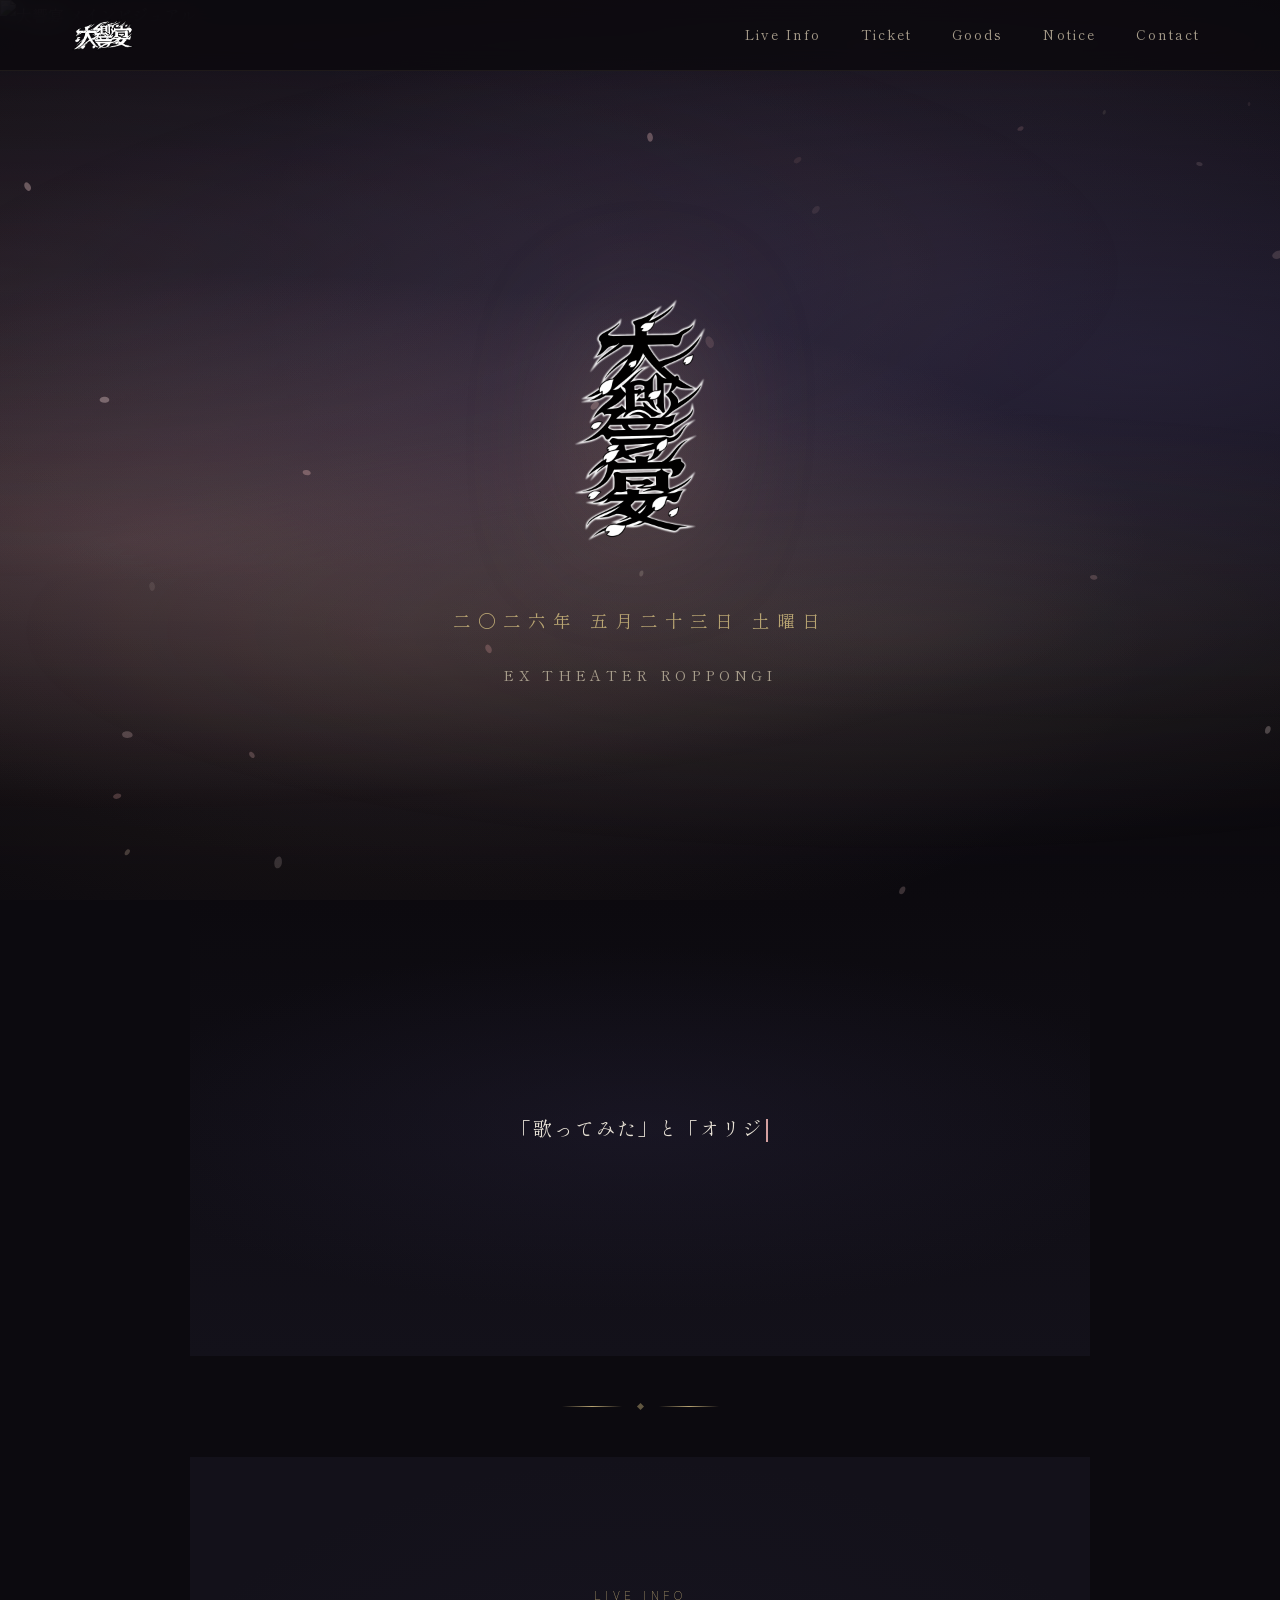
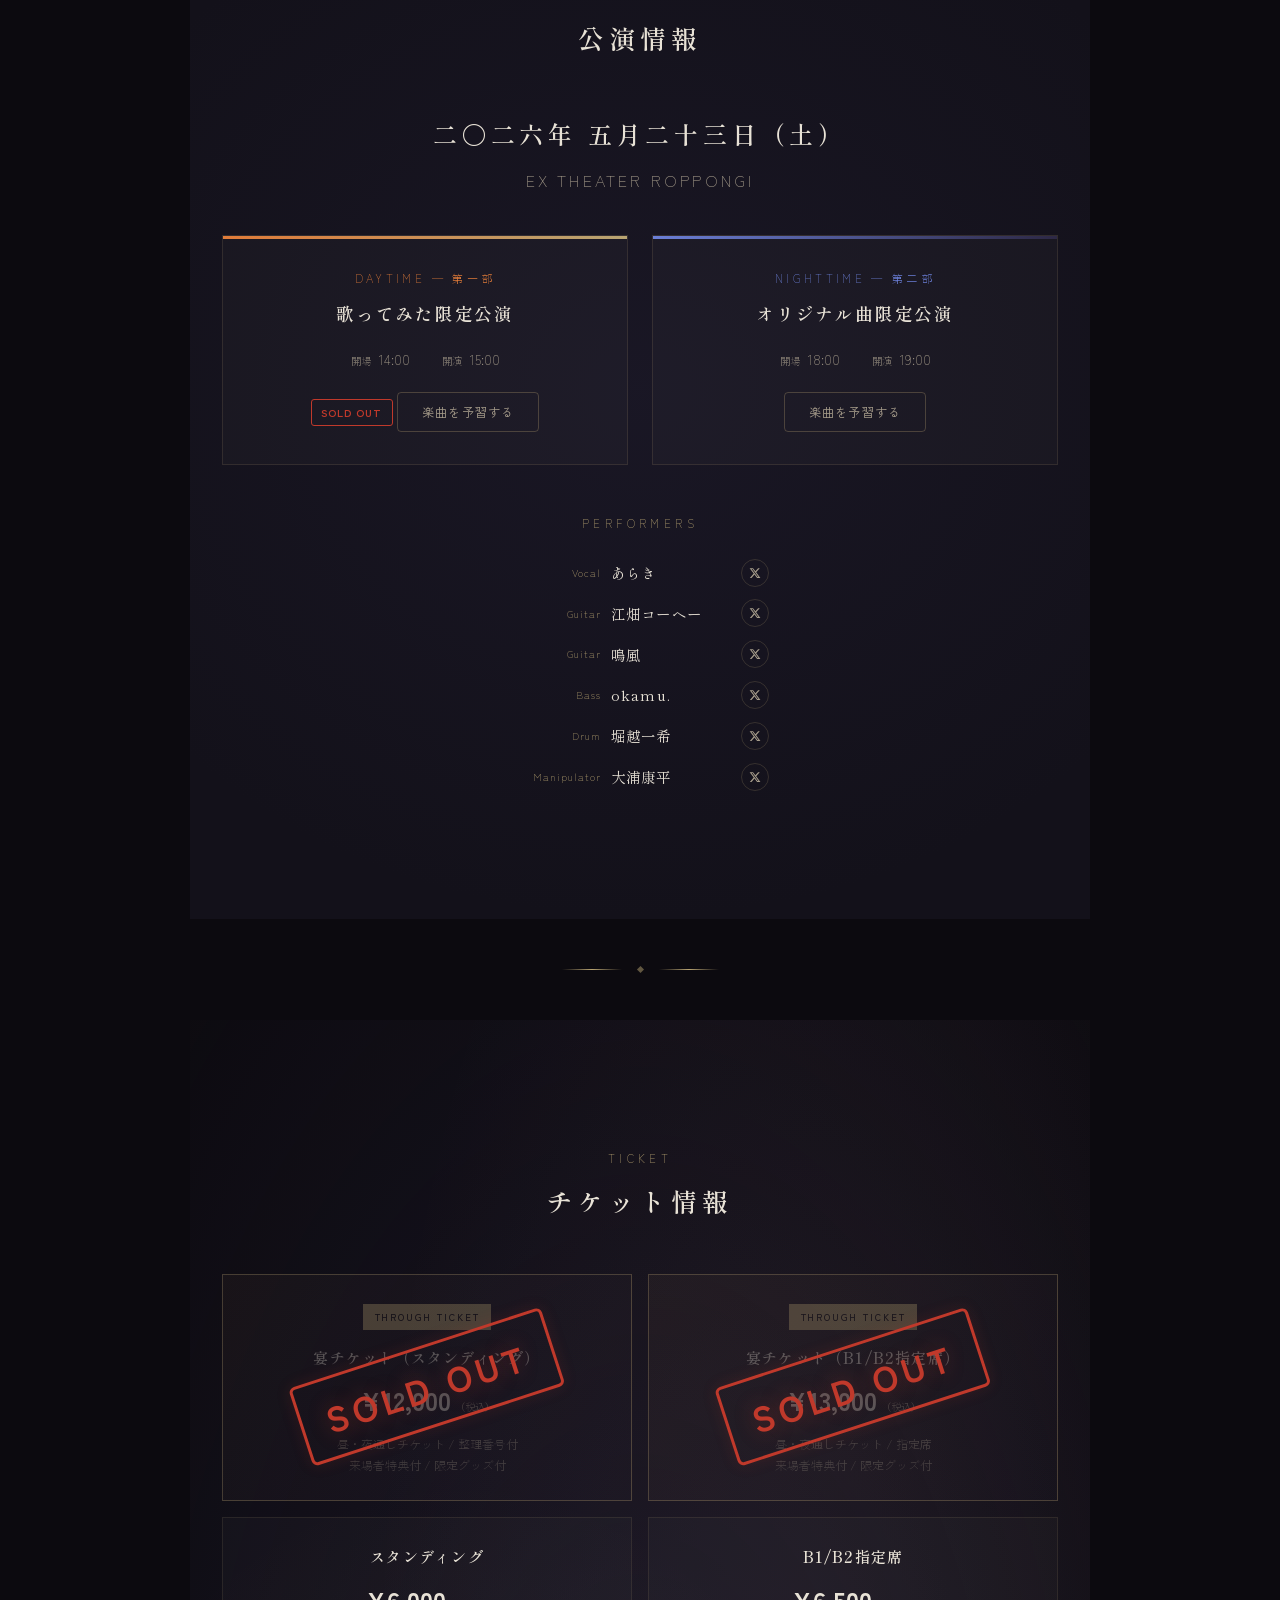
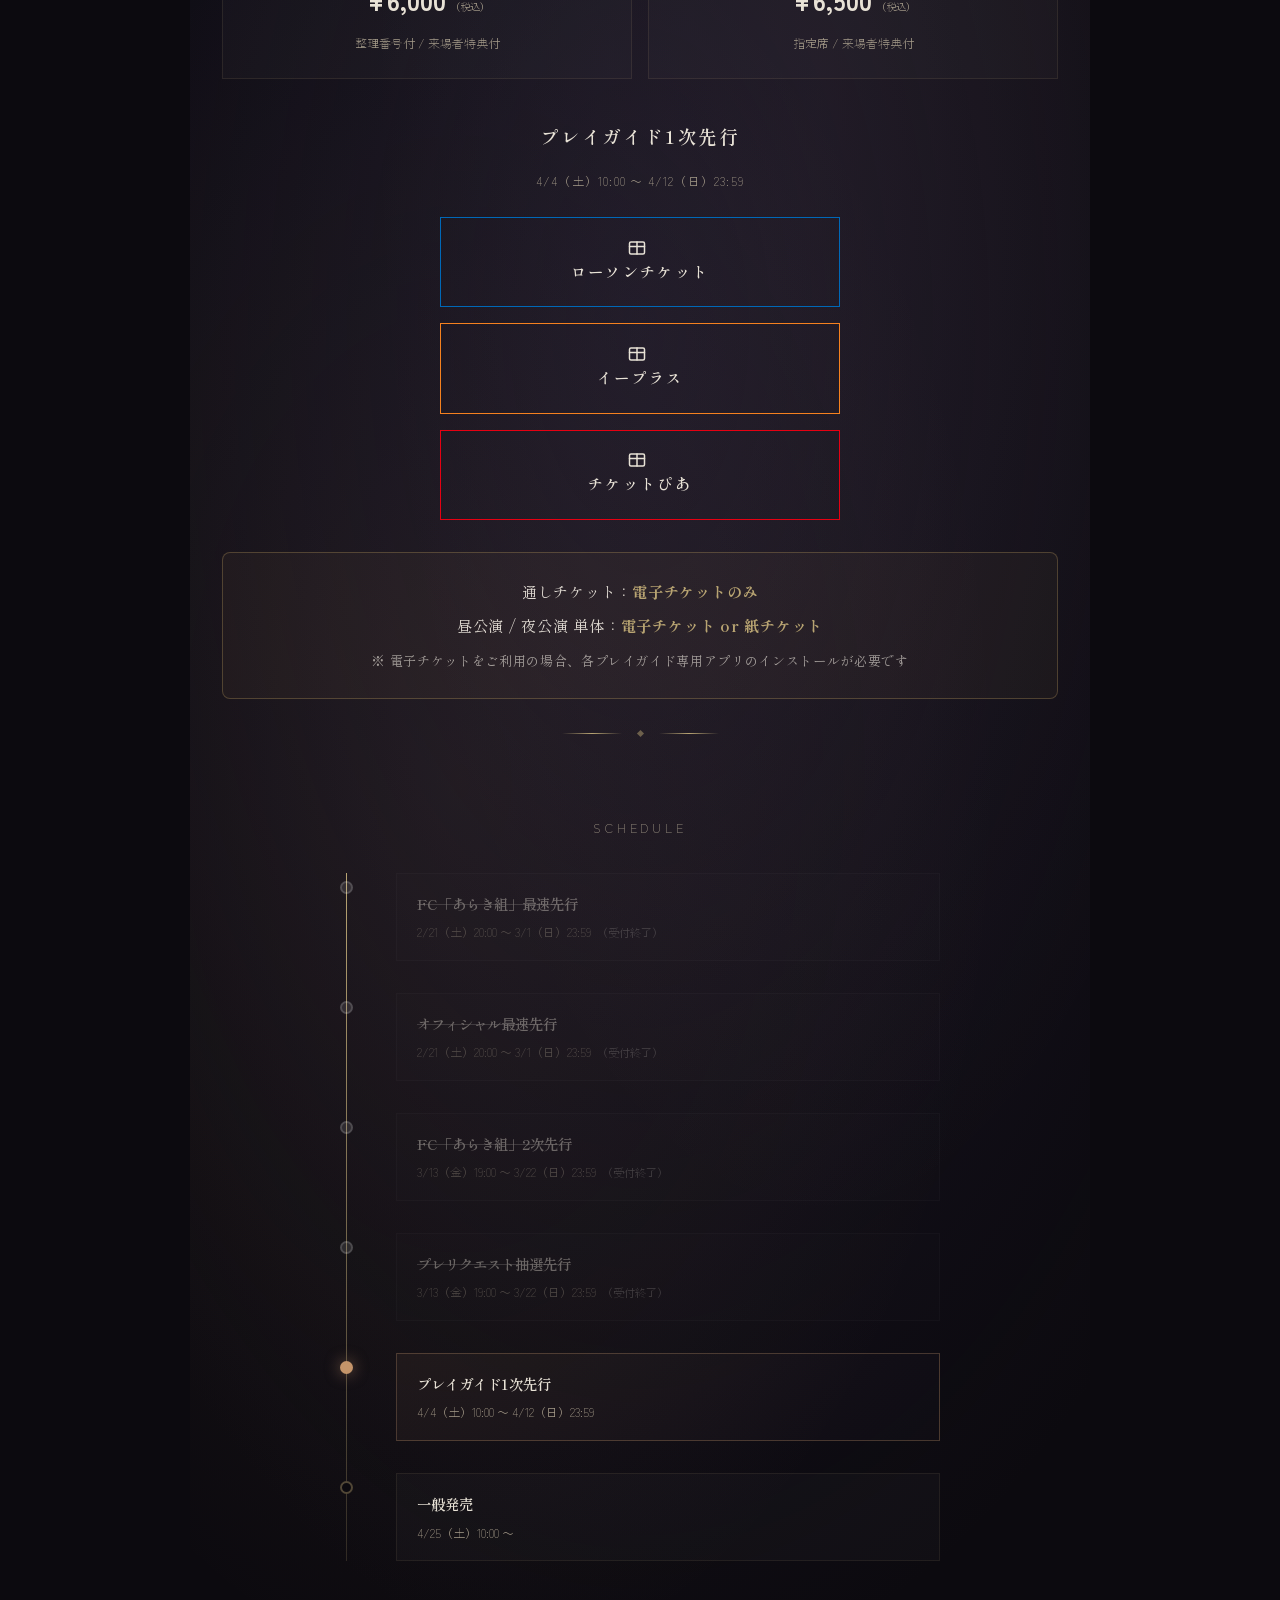
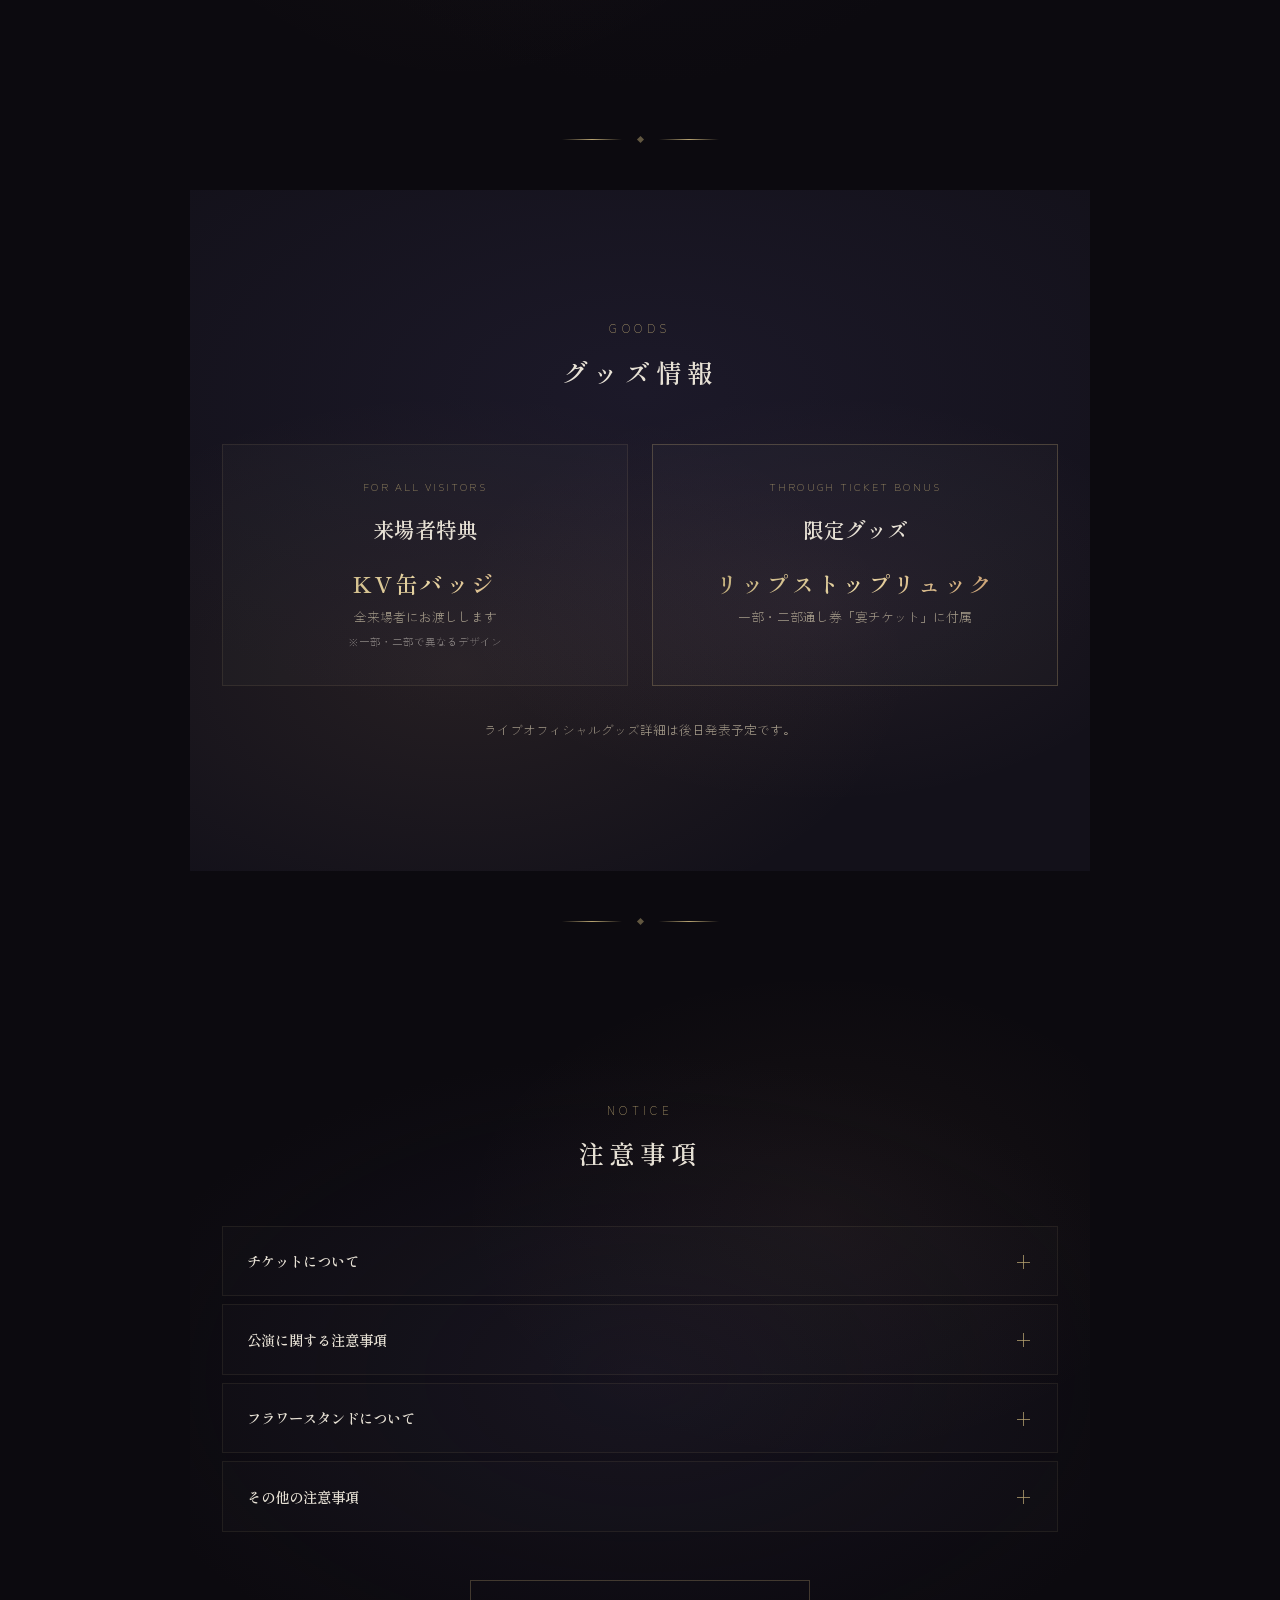
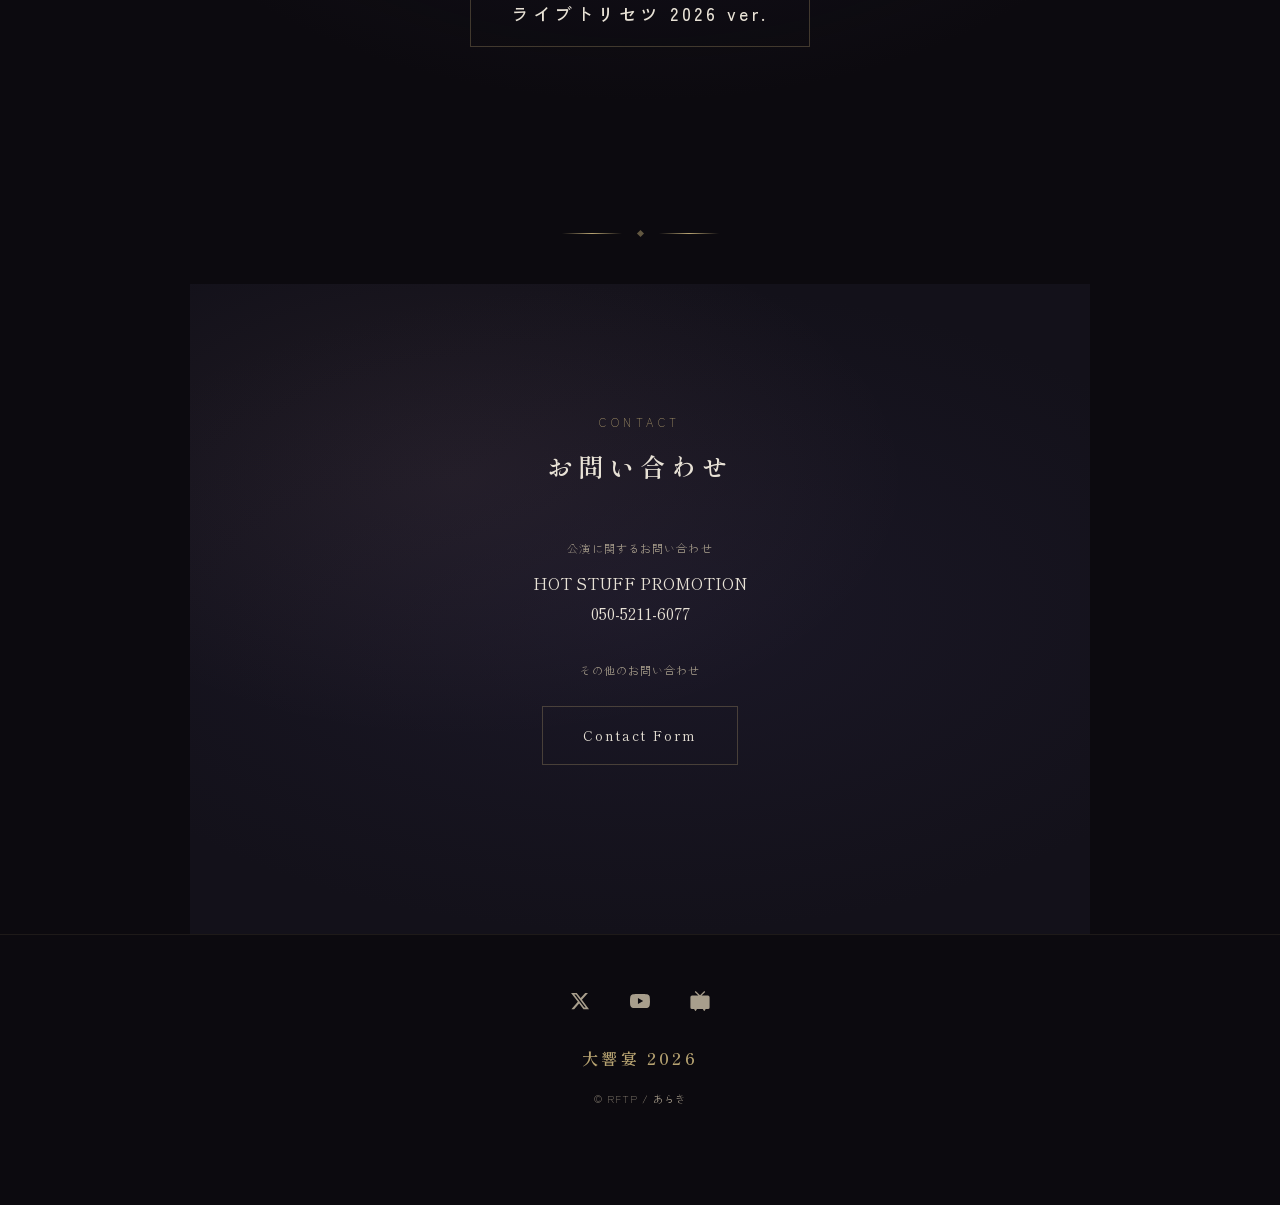
==== index.html @ e016594b "chore: initial commit 大響宴 -DAIKYOEN- 特設サイト v6 初期版 - index.html / daikyoen-lp-v6.html（編集用） - img/ フォル" ====
<!DOCTYPE html>
<html lang="ja">
<head>
<meta charset="UTF-8">
<meta name="viewport" content="width=device-width, initial-scale=1.0">
<meta name="description" content="あらき主催ライブ「大響宴 -DAIKYOEN-」2026年5月23日(土) EX THEATER ROPPONGI にて開催。昼公演：歌ってみた / 夜公演：オリジナル曲。チケット情報・グッズ情報はこちら。">
<meta property="og:title" content="大響宴 -DAIKYOEN- | 2026.5.23 SAT">
<meta property="og:description" content="あらき主催ライブ「大響宴 -DAIKYOEN-」2026年5月23日(土) EX THEATER ROPPONGI｜昼公演：歌ってみた / 夜公演：オリジナル曲">
<meta property="og:image" content="https://araki-live.jp/daikyoen/img/og-image.jpg">
<meta property="og:url" content="https://araki-live.jp/daikyoen/">
<meta property="og:type" content="website">
<meta name="twitter:card" content="summary_large_image">
<meta name="twitter:image" content="https://araki-live.jp/daikyoen/img/og-image.jpg">
<link rel="canonical" href="https://araki-live.jp/daikyoen/">
<link rel="icon" href="img/favicon.ico">
<title>大響宴 -DAIKYOEN- | 2026.5.23 SAT | EX THEATER ROPPONGI</title>
<link rel="preconnect" href="https://fonts.googleapis.com">
<link rel="preconnect" href="https://fonts.gstatic.com" crossorigin>
<link href="https://fonts.googleapis.com/css2?family=Shippori+Mincho:wght@400;600;800&family=Zen+Kaku+Gothic+New:wght@300;500;700&display=swap" rel="stylesheet">
<style>
/* ========================================
   CSS Variables - 和風・幻想的テーマ
======================================== */
:root {
  --font-mincho: 'Shippori Mincho', 'Noto Serif JP', serif;
  --font-gothic: 'Zen Kaku Gothic New', sans-serif;
  --bg: #0c0a0f;
  --bg-light: #13111a;
  --fg: #e8e2d6;
  --fg-dim: #a89e8c;
  --accent: #c4956a;
  --sakura: #d4a0a0;
  --gold: #b8a472;
  --indigo: #2d2845;
  --warm: #e07b39;
  --cool: #6b7fd7;
}

/* ========================================
   Animations
======================================== */
@keyframes mist-drift {
  0% { transform: translateX(0); }
  100% { transform: translateX(-30%); }
}

@keyframes fadeInUp {
  0% {
    opacity: 0;
    transform: translateY(40px);
  }
  100% {
    opacity: 1;
    transform: translateY(0);
  }
}

@keyframes reveal {
  0% {
    clip-path: inset(100% 0 0 0);
    opacity: 0;
  }
  100% {
    clip-path: inset(0 0 0 0);
    opacity: 1;
  }
}

@keyframes cta-pulse {
  0%, 100% { opacity: 0; transform: scale(1); }
  50% { opacity: 0.4; transform: scale(1.015); }
}

@keyframes blink {
  0%, 50% { opacity: 1; }
  51%, 100% { opacity: 0; }
}

@keyframes shimmer {
  0% { left: -100%; }
  50%, 100% { left: 100%; }
}

@keyframes floatCard {
  0%, 100% { transform: translateY(0); }
  50% { transform: translateY(-5px); }
}

@keyframes borderGlow {
  0%, 100% { 
    box-shadow: 0 0 5px rgba(212, 168, 83, 0.3), inset 0 0 5px rgba(212, 168, 83, 0.1);
  }
  50% { 
    box-shadow: 0 0 20px rgba(212, 168, 83, 0.5), inset 0 0 10px rgba(212, 168, 83, 0.2);
  }
}

@keyframes nowLive {
  0%, 100% { 
    background-position: 0% 50%;
    box-shadow: 0 0 15px rgba(196, 149, 106, 0.3);
  }
  50% { 
    background-position: 100% 50%;
    box-shadow: 0 0 25px rgba(196, 149, 106, 0.5);
  }
}

/* ========================================
   Reset & Base
======================================== */
*, *::before, *::after {
  box-sizing: border-box;
  margin: 0;
  padding: 0;
}

html {
  scroll-behavior: smooth;
}

body {
  font-family: var(--font-mincho);
  background-color: var(--bg);
  color: var(--fg);
  line-height: 1.9;
  min-height: 100vh;
  overflow-x: hidden;
}

body.menu-open {
  overflow: hidden;
}

img {
  max-width: 100%;
  height: auto;
  display: block;
}

a {
  color: inherit;
  text-decoration: none;
}

/* Scroll Animation Base */
.animate-on-scroll {
  opacity: 0;
  transform: translateY(40px);
  transition: opacity 1s ease, transform 1s ease;
}

.animate-on-scroll.is-visible {
  opacity: 1;
  transform: translateY(0);
}

/* ========================================
   Header
======================================== */
.header {
  position: fixed;
  top: 0;
  left: 0;
  right: 0;
  z-index: 1000;
  background: rgba(12, 10, 15, 0.85);
  backdrop-filter: blur(12px);
  -webkit-backdrop-filter: blur(12px);
  border-bottom: 1px solid rgba(184, 164, 114, 0.1);
  transition: background 0.3s ease;
}

.header-inner {
  max-width: 1200px;
  margin: 0 auto;
  padding: 0.8rem 1.5rem;
  display: flex;
  justify-content: space-between;
  align-items: center;
}

.header-logo {
  display: flex;
  align-items: center;
  z-index: 1001;
}

.header-logo img {
  height: 40px;
  width: auto;
}

/* Hamburger Menu Button - 廃止 */
.hamburger {
  display: none;
}

/* Mobile Menu Overlay - 廃止 */
.menu-overlay {
  display: none;
}

/* Navigation - 常に表示 */
.header-nav {
  display: flex;
  flex-direction: row;
  align-items: center;
  gap: 0.3rem;
}

.header-nav a {
  font-family: var(--font-mincho);
  font-size: 0.65rem;
  letter-spacing: 0.08em;
  color: var(--fg-dim);
  padding: 0.4rem 0.5rem;
  position: relative;
  transition: color 0.3s ease;
  white-space: nowrap;
}

.header-nav a::after {
  content: '';
  position: absolute;
  bottom: 0;
  left: 50%;
  width: 0;
  height: 1px;
  background: var(--gold);
  transition: width 0.3s ease, left 0.3s ease;
}

.header-nav a:hover {
  color: var(--gold);
}

.header-nav a:hover::after {
  width: 60%;
  left: 20%;
}

@media (min-width: 768px) {
  .header-nav {
    gap: 0.5rem;
  }
  
  .header-nav a {
    font-size: 0.85rem;
    letter-spacing: 0.15em;
    padding: 0.5rem 1rem;
  }
  
  .header-logo img {
    height: 44px;
  }
}

/* ========================================
   Hero Section - 幻想的演出
======================================== */
.hero {
  position: relative;
  min-height: 100vh;
  display: flex;
  flex-direction: column;
  justify-content: center;
  align-items: center;
  overflow: hidden;
  background: var(--bg);
}

/* 背景グラデーション */
.hero-gradient {
  position: absolute;
  inset: 0;
  background:
    radial-gradient(ellipse 80% 60% at 50% 40%, rgba(45,40,69,0.5), transparent),
    radial-gradient(ellipse 60% 40% at 30% 70%, rgba(196,149,106,0.12), transparent),
    radial-gradient(ellipse 50% 50% at 70% 30%, rgba(212,160,160,0.1), transparent);
  pointer-events: none;
  z-index: 1;
}

/* 霧エフェクト */
.mist {
  position: absolute;
  width: 200%;
  height: 100%;
  top: 0;
  pointer-events: none;
  will-change: transform;
  z-index: 2;
}

.mist-1 {
  background:
    radial-gradient(ellipse 40% 30% at 30% 60%, rgba(212,160,160,0.25), transparent),
    radial-gradient(ellipse 50% 40% at 70% 40%, rgba(45,40,69,0.5), transparent);
  animation: mist-drift 25s ease-in-out infinite alternate;
}

.mist-2 {
  background:
    radial-gradient(ellipse 35% 25% at 60% 70%, rgba(184,164,114,0.2), transparent),
    radial-gradient(ellipse 45% 35% at 25% 30%, rgba(212,160,160,0.2), transparent);
  animation: mist-drift 30s ease-in-out infinite alternate-reverse;
  opacity: 0.6;
}

/* KV背景（ブラー→クリア リビール効果） */
.hero-bg {
  position: absolute;
  top: 0;
  left: 0;
  right: 0;
  bottom: 0;
  z-index: 0;
  filter: blur(30px);
  opacity: 0;
  transform: scale(1.1);
  transition: filter 2.5s ease-out, opacity 2s ease-out, transform 3s ease-out;
}

.hero-bg.revealed {
  filter: blur(0);
  opacity: 1;
  transform: scale(1);
}

.hero-bg img {
  width: 100%;
  height: 100%;
  object-fit: cover;
  object-position: center;
}

.hero-bg::after {
  content: '';
  position: absolute;
  top: 0;
  left: 0;
  right: 0;
  bottom: 0;
  background: linear-gradient(
    to bottom,
    rgba(12, 10, 15, 0.5) 0%,
    rgba(12, 10, 15, 0.2) 30%,
    rgba(12, 10, 15, 0.2) 50%,
    rgba(12, 10, 15, 0.6) 75%,
    rgba(12, 10, 15, 1) 100%
  );
}

@media (max-width: 768px) {
  .hero-bg img {
    object-fit: contain;
    object-position: center top;
    margin-top: 60px;
  }
  
  .hero-bg {
    background: linear-gradient(180deg, #1a1520 0%, #0f1218 50%, var(--bg) 100%);
  }
}

/* 桜花びらCanvas */
#petals {
  position: absolute;
  inset: 0;
  width: 100%;
  height: 100%;
  pointer-events: none;
  z-index: 3;
}

/* ヒーローコンテンツ */
.hero-content {
  position: relative;
  z-index: 10;
  text-align: center;
  padding: 6rem 1.5rem 3rem;
  display: flex;
  flex-direction: column;
  align-items: center;
  gap: 1.5rem;
}

/* 縦書きタイトル（ロゴ画像） */
.hero-title-vertical {
  position: relative;
  opacity: 0;
  animation: fadeInUp 1.2s ease 0.5s forwards;
}

.hero-title-vertical img {
  height: clamp(180px, 40vw, 320px);
  width: auto;
  filter: drop-shadow(0 0 60px rgba(196,149,106,0.3));
}

/* 日付（漢数字） */
.hero-date-kanji {
  font-family: var(--font-mincho);
  font-size: clamp(0.9rem, 2vw, 1.1rem);
  font-weight: 400;
  letter-spacing: 0.4em;
  color: var(--gold);
  opacity: 0;
  animation: fadeInUp 1s ease 1s forwards;
}

/* 会場名 */
.hero-venue {
  font-family: var(--font-mincho);
  font-size: clamp(0.75rem, 1.5vw, 0.9rem);
  letter-spacing: 0.3em;
  color: var(--fg-dim);
  opacity: 0;
  animation: fadeInUp 1s ease 1.3s forwards;
}

/* ========================================
   和風区切り線
======================================== */
.wa-divider {
  display: flex;
  align-items: center;
  justify-content: center;
  gap: 1rem;
  padding: 3rem 0;
}

.wa-divider .line {
  width: 60px;
  height: 1px;
  background: linear-gradient(90deg, transparent, var(--gold), transparent);
}

.wa-divider .diamond {
  width: 5px;
  height: 5px;
  background: var(--gold);
  transform: rotate(45deg);
  opacity: 0.5;
}

/* ========================================
   Section Common
======================================== */
.section {
  padding: 5rem 1.5rem;
  max-width: 900px;
  margin: 0 auto;
  position: relative;
}

.section-header {
  text-align: center;
  margin-bottom: 3rem;
}

.section-label {
  font-family: var(--font-gothic);
  font-size: 0.7rem;
  font-weight: 300;
  letter-spacing: 0.4em;
  text-transform: uppercase;
  color: var(--gold);
  display: block;
  margin-bottom: 0.5rem;
}

.section-title {
  font-family: var(--font-mincho);
  font-size: clamp(1.3rem, 4vw, 1.6rem);
  font-weight: 600;
  letter-spacing: 0.2em;
}

/* ========================================
   About Section - タイピングエフェクト
======================================== */
.about {
  background: linear-gradient(180deg, var(--bg) 0%, var(--bg-light) 100%);
  position: relative;
}

.about-gradient {
  position: absolute;
  inset: 0;
  background:
    radial-gradient(ellipse 60% 40% at 50% 50%, rgba(45,40,69,0.3), transparent);
  pointer-events: none;
}

.about-content {
  position: relative;
  z-index: 1;
}

.typing-wrap {
  min-height: 200px;
  display: flex;
  flex-direction: column;
  justify-content: center;
  align-items: center;
  text-align: center;
}

.typing-text {
  font-family: var(--font-mincho);
  font-size: clamp(1rem, 2.5vw, 1.2rem);
  color: var(--fg);
  letter-spacing: 0.1em;
  line-height: 2.2;
}

.typing-cursor {
  display: inline-block;
  width: 2px;
  height: 1.2em;
  background: var(--sakura);
  margin-left: 3px;
  vertical-align: text-bottom;
  animation: blink 1s steps(1) infinite;
}

/* ========================================
   Live Info Section
======================================== */
.live-info {
  background: var(--bg-light);
  position: relative;
}

.live-info-gradient {
  position: absolute;
  inset: 0;
  background:
    radial-gradient(ellipse 70% 50% at 50% 50%, rgba(45,40,69,0.25), transparent);
  pointer-events: none;
}

.live-info-content {
  position: relative;
  z-index: 1;
}

.live-date-main {
  text-align: center;
  font-family: var(--font-mincho);
  font-size: clamp(1.2rem, 3vw, 1.5rem);
  font-weight: 600;
  letter-spacing: 0.2em;
  margin-bottom: 0.5rem;
  color: var(--fg);
}

.live-venue-name {
  text-align: center;
  font-family: var(--font-gothic);
  font-size: clamp(0.8rem, 2vw, 1rem);
  font-weight: 300;
  letter-spacing: 0.2em;
  color: var(--fg-dim);
  margin-bottom: 2.5rem;
}

.live-shows {
  display: flex;
  flex-direction: column;
  gap: 1.5rem;
}

.live-show {
  background: rgba(255, 255, 255, 0.02);
  border: 1px solid rgba(184, 164, 114, 0.15);
  padding: 2rem 1.5rem;
  position: relative;
  overflow: hidden;
  transition: transform 0.4s ease, box-shadow 0.4s ease;
  text-align: center;
}

.live-show:hover {
  transform: translateY(-4px);
  box-shadow: 0 10px 40px rgba(0, 0, 0, 0.3);
}

.live-show::before {
  content: '';
  position: absolute;
  top: 0;
  left: 0;
  width: 100%;
  height: 3px;
}

.live-show.daytime::before {
  background: linear-gradient(90deg, var(--warm), var(--gold));
}

.live-show.nighttime::before {
  background: linear-gradient(90deg, var(--cool), var(--indigo));
}

.live-show-label {
  font-family: var(--font-gothic);
  font-size: 0.7rem;
  font-weight: 300;
  letter-spacing: 0.3em;
  text-transform: uppercase;
  margin-bottom: 0.5rem;
}

.live-show.daytime .live-show-label {
  color: var(--warm);
}

.live-show.nighttime .live-show-label {
  color: var(--cool);
}

.live-show-title {
  font-family: var(--font-mincho);
  font-size: 1.1rem;
  font-weight: 600;
  letter-spacing: 0.1em;
  margin-bottom: 1rem;
}

.live-show-time {
  display: flex;
  justify-content: center;
  gap: 2rem;
  font-family: var(--font-gothic);
  font-size: 0.85rem;
  font-weight: 300;
  color: var(--fg-dim);
}

.live-show-time span {
  font-size: 0.65rem;
  margin-right: 0.5rem;
  opacity: 0.7;
}

.listen-btn {
  display: inline-block;
  margin-top: 1.2rem;
  padding: 0.5rem 1.5rem;
  font-family: var(--font-gothic);
  font-size: 0.75rem;
  font-weight: 400;
  letter-spacing: 0.1em;
  color: var(--fg-dim);
  border: 1px solid rgba(184, 164, 114, 0.3);
  border-radius: 4px;
  text-decoration: none;
  transition: all 0.3s ease;
}

.listen-btn:hover {
  color: var(--gold);
  border-color: var(--gold);
  background: rgba(192, 160, 98, 0.05);
}

@media (min-width: 640px) {
  .live-shows {
    flex-direction: row;
  }

  .live-show {
    flex: 1;
  }
}

/* Performers */
.performers {
  margin-top: 3rem;
  text-align: center;
}

.performers-title {
  font-family: var(--font-gothic);
  font-size: 0.7rem;
  font-weight: 300;
  letter-spacing: 0.4em;
  text-transform: uppercase;
  color: var(--gold);
  margin-bottom: 1.5rem;
}

.performers-list {
  display: flex;
  flex-direction: column;
  gap: 0.8rem;
  max-width: 460px;
  margin: 0 auto;
}

.performer-item {
  display: flex;
  align-items: center;
  justify-content: center;
  gap: 0.6rem;
}

.performer-role {
  font-family: var(--font-gothic);
  font-size: 0.65rem;
  font-weight: 300;
  letter-spacing: 0.1em;
  color: var(--gold);
  min-width: 90px;
  text-align: right;
}

.performer-name {
  font-family: var(--font-mincho);
  font-size: 0.9rem;
  font-weight: 400;
  letter-spacing: 0.08em;
  min-width: 120px;
  text-align: left;
}

.performer-x-link {
  display: flex;
  align-items: center;
  justify-content: center;
  width: 28px;
  height: 28px;
  border-radius: 50%;
  border: 1px solid rgba(184, 164, 114, 0.2);
  transition: all 0.3s ease;
  flex-shrink: 0;
}

.performer-x-link:hover {
  border-color: var(--gold);
  background: rgba(184, 164, 114, 0.1);
}

.performer-x-link svg {
  width: 12px;
  height: 12px;
  fill: var(--fg-dim);
  transition: fill 0.3s ease;
}

.performer-x-link:hover svg {
  fill: var(--gold);
}

@media (max-width: 480px) {
  .performer-role {
    min-width: 70px;
    font-size: 0.6rem;
  }

  .performer-name {
    font-size: 0.8rem;
    min-width: 100px;
  }
}

/* ========================================
   Ticket Section
======================================== */
.ticket {
  background: var(--bg);
  position: relative;
}

.ticket-gradient {
  position: absolute;
  inset: 0;
  background:
    radial-gradient(ellipse 80% 60% at 50% 40%, rgba(45,40,69,0.4), transparent),
    radial-gradient(ellipse 60% 40% at 30% 60%, rgba(196,149,106,0.1), transparent),
    radial-gradient(ellipse 50% 50% at 70% 30%, rgba(212,160,160,0.08), transparent);
  pointer-events: none;
}

.ticket-content {
  position: relative;
  z-index: 1;
}

.ticket-types {
  display: flex;
  flex-direction: column;
  gap: 1rem;
  margin-bottom: 2.5rem;
}

.ticket-card {
  background: rgba(255, 255, 255, 0.02);
  border: 1px solid rgba(184, 164, 114, 0.12);
  padding: 1.5rem;
  display: block;
  text-align: center;
  transition: transform 0.3s ease, border-color 0.3s ease;
}

.ticket-card:hover {
  transform: translateY(-2px);
  border-color: rgba(184, 164, 114, 0.3);
}

.ticket-card.featured {
  border-color: rgba(184, 164, 114, 0.3);
  background: linear-gradient(135deg, rgba(196, 149, 106, 0.05) 0%, rgba(45, 40, 69, 0.05) 100%);
  position: relative;
  overflow: hidden;
}

.ticket-card.featured::before {
  content: '';
  position: absolute;
  top: 0;
  left: -100%;
  width: 100%;
  height: 100%;
  background: linear-gradient(90deg, transparent, rgba(184, 164, 114, 0.1), transparent);
  animation: shimmer 4s ease-in-out infinite;
}

.ticket-card-badge {
  font-family: var(--font-gothic);
  font-size: 0.6rem;
  font-weight: 500;
  letter-spacing: 0.2em;
  text-transform: uppercase;
  color: var(--bg);
  background: var(--gold);
  padding: 0.25rem 0.75rem;
  display: inline-block;
  margin-bottom: 0.8rem;
  position: relative;
  z-index: 1;
}

.ticket-card-name {
  font-family: var(--font-mincho);
  font-size: 0.95rem;
  font-weight: 600;
  letter-spacing: 0.08em;
  position: relative;
  z-index: 1;
  margin-bottom: 0.3rem;
}

.ticket-card-price {
  font-family: var(--font-gothic);
  font-size: 1.6rem;
  font-weight: 700;
  color: var(--fg);
  position: relative;
  z-index: 1;
}

.ticket-card-price small {
  font-size: 0.65rem;
  font-weight: 300;
  color: var(--fg-dim);
  margin-left: 0.25rem;
}

.ticket-card-details {
  font-family: var(--font-gothic);
  font-size: 0.75rem;
  font-weight: 300;
  color: var(--fg-dim);
  line-height: 1.8;
  position: relative;
  z-index: 1;
  margin-top: 0.5rem;
}

/* SOLD OUT バッジ（小・LIVE INFOカード用） */
.live-show-sold-out {
  display: inline-block;
  font-family: var(--font-gothic);
  font-size: 0.65rem;
  font-weight: 700;
  letter-spacing: 0.1em;
  color: #c0392b;
  border: 1.5px solid #c0392b;
  padding: 0.15rem 0.6rem;
  border-radius: 3px;
  margin-top: 0.8rem;
}

/* SOLD OUT オーバーレイ */
.ticket-card.sold-out {
  position: relative;
  pointer-events: none;
}

.ticket-card.sold-out::after {
  content: 'SOLD OUT';
  position: absolute;
  top: 50%;
  left: 50%;
  transform: translate(-50%, -50%) rotate(-18deg);
  font-family: var(--font-gothic);
  font-size: clamp(1.6rem, 5vw, 2.2rem);
  font-weight: 700;
  letter-spacing: 0.15em;
  color: #c0392b;
  border: 3px solid #c0392b;
  padding: 0.3rem 1.5rem;
  border-radius: 6px;
  text-shadow: 0 0 20px rgba(192, 57, 43, 0.4);
  box-shadow: 0 0 15px rgba(192, 57, 43, 0.15);
  z-index: 5;
  white-space: nowrap;
}

.ticket-card.sold-out .ticket-card-name,
.ticket-card.sold-out .ticket-card-price,
.ticket-card.sold-out .ticket-card-details,
.ticket-card.sold-out .ticket-card-badge {
  opacity: 0.3;
}

/* チケット発券方法の注記 */
.ticket-issue-note {
  text-align: center;
  margin-top: 2rem;
  padding: 1.2rem 1.5rem;
  border: 1px solid rgba(192, 160, 98, 0.3);
  border-radius: 8px;
  background: rgba(192, 160, 98, 0.05);
}

.ticket-issue-note p {
  font-size: clamp(0.85rem, 2.2vw, 0.95rem);
  color: rgba(245, 240, 230, 0.9);
  margin: 0.3rem 0;
  letter-spacing: 0.05em;
}

.ticket-issue-note strong {
  color: var(--gold);
}

.ticket-issue-sub {
  font-size: clamp(0.75rem, 1.8vw, 0.82rem) !important;
  color: rgba(245, 240, 230, 0.6) !important;
  margin-top: 0.6rem !important;
}

/* CTA Buttons - パルスグロー付き */
.ticket-cta {
  display: flex;
  flex-direction: column;
  gap: 1rem;
  margin-top: 2.5rem;
  align-items: center;
}

.cta-heading {
  font-family: var(--font-mincho);
  font-size: clamp(1rem, 2.5vw, 1.15rem);
  font-weight: 600;
  letter-spacing: 0.15em;
  color: var(--fg);
  text-align: center;
}

.cta-heading-sub {
  font-family: var(--font-gothic);
  font-size: 0.75rem;
  font-weight: 300;
  letter-spacing: 0.1em;
  color: var(--fg-dim);
  text-align: center;
  margin-bottom: 0.5rem;
}

.cta-btn {
  display: flex;
  flex-direction: column;
  align-items: center;
  justify-content: center;
  padding: 1.3rem 2rem;
  font-family: var(--font-mincho);
  font-size: clamp(0.85rem, 2vw, 0.95rem);
  font-weight: 600;
  letter-spacing: 0.15em;
  color: var(--fg);
  background: transparent;
  border: 1px solid var(--accent);
  cursor: pointer;
  position: relative;
  overflow: hidden;
  transition: all 0.5s cubic-bezier(0.16, 1, 0.3, 1);
}

.cta-btn::before {
  content: '';
  position: absolute;
  inset: 0;
  background: linear-gradient(135deg, var(--accent), #a07850);
  transform: scaleX(0);
  transform-origin: left;
  transition: transform 0.5s cubic-bezier(0.16, 1, 0.3, 1);
  z-index: -1;
}

.cta-btn:hover::before {
  transform: scaleX(1);
}

.cta-btn:hover {
  border-color: transparent;
}

.cta-btn::after {
  content: '';
  position: absolute;
  inset: -6px;
  border: 1px solid var(--accent);
  opacity: 0;
  animation: cta-pulse 2.5s ease-in-out infinite;
  pointer-events: none;
}

.cta-btn-sub {
  font-family: var(--font-gothic);
  font-size: 0.65rem;
  font-weight: 300;
  letter-spacing: 0.1em;
  opacity: 0.7;
  margin-top: 0.4rem;
  transition: opacity 0.3s ease;
}

.cta-btn:hover .cta-btn-sub {
  opacity: 1;
}

/* 2つ目のCTAボタンは色違い（オフィシャル用：青） */
.cta-btn.secondary {
  border-color: var(--cool);
}

.cta-btn.secondary::before {
  background: linear-gradient(135deg, var(--cool), #4a5a9f);
}

.cta-btn.secondary::after {
  border-color: var(--cool);
}

/* FC用：赤系 */
.cta-btn.primary {
  border-color: #c45c5c;
}

.cta-btn.primary::before {
  background: linear-gradient(135deg, #c45c5c, #8b3a3a);
}

.cta-btn.primary::after {
  border-color: #c45c5c;
}

/* プレイガイド別カラー */
.cta-btn.ltike {
  border-color: #0068b7;
}
.cta-btn.ltike::before {
  background: linear-gradient(135deg, #0068b7, #004a8a);
}
.cta-btn.ltike::after {
  border-color: #0068b7;
}

.cta-btn.eplus {
  border-color: #f5811f;
}
.cta-btn.eplus::before {
  background: linear-gradient(135deg, #f5811f, #d06a10);
}
.cta-btn.eplus::after {
  border-color: #f5811f;
}

.cta-btn.pia {
  border-color: #e60012;
}
.cta-btn.pia::before {
  background: linear-gradient(135deg, #e60012, #b8000e);
}
.cta-btn.pia::after {
  border-color: #e60012;
}

.cta-btn .cta-icon {
  display: inline-block;
  width: 18px;
  height: 18px;
  margin-right: 0.4rem;
  vertical-align: middle;
}

/* プレイガイドボタンは常に縦並び・最大幅制限 */
.ticket-cta .cta-btn.ltike,
.ticket-cta .cta-btn.eplus,
.ticket-cta .cta-btn.pia {
  max-width: 400px;
  width: 100%;
}

@media (min-width: 768px) {
  .ticket-types {
    display: grid;
    grid-template-columns: repeat(2, 1fr);
    gap: 1rem;
  }
}

/* Schedule - Timeline UI */
.ticket-schedule {
  margin-top: 3rem;
}

.ticket-schedule-title {
  text-align: center;
  font-family: var(--font-gothic);
  font-size: 0.8rem;
  font-weight: 300;
  letter-spacing: 0.3em;
  margin-bottom: 2rem;
  color: var(--fg-dim);
}

.schedule-timeline {
  max-width: 600px;
  margin: 0 auto;
  position: relative;
  padding-left: 2rem;
}

/* 縦のライン */
.schedule-timeline::before {
  content: '';
  position: absolute;
  left: 6px;
  top: 0;
  bottom: 0;
  width: 1px;
  background: linear-gradient(to bottom, var(--gold), rgba(184, 164, 114, 0.2));
}

.timeline-item {
  position: relative;
  padding: 0 0 2rem 1.5rem;
}

.timeline-item:last-child {
  padding-bottom: 0;
}

/* ドット */
.timeline-item::before {
  content: '';
  position: absolute;
  left: -2rem;
  top: 0.5rem;
  width: 13px;
  height: 13px;
  background: var(--bg);
  border: 2px solid rgba(184, 164, 114, 0.4);
  border-radius: 50%;
  transition: all 0.3s ease;
}

.timeline-item:hover::before {
  border-color: var(--gold);
  box-shadow: 0 0 10px rgba(184, 164, 114, 0.5);
}

/* 受付中の強調 */
.timeline-item.now-active::before {
  border-color: var(--accent);
  background: var(--accent);
  box-shadow: 0 0 15px rgba(196, 149, 106, 0.6);
}

.timeline-content {
  background: rgba(255, 255, 255, 0.02);
  border: 1px solid rgba(184, 164, 114, 0.1);
  padding: 1rem 1.25rem;
  transition: all 0.3s ease;
}

.timeline-item:hover .timeline-content {
  border-color: rgba(184, 164, 114, 0.25);
  transform: translateX(4px);
}

.timeline-item.now-active .timeline-content {
  border-color: rgba(196, 149, 106, 0.3);
  background: linear-gradient(135deg, rgba(196, 149, 106, 0.06) 0%, rgba(45, 40, 69, 0.06) 100%);
}

/* 受付終了の表示 */
.timeline-item.ended::before {
  border-color: rgba(255, 255, 255, 0.15);
  background: rgba(255, 255, 255, 0.1);
  box-shadow: none;
}

.timeline-item.ended .timeline-content {
  opacity: 0.4;
  border-color: rgba(255, 255, 255, 0.05);
  position: relative;
}

.timeline-item.ended .timeline-name {
  text-decoration: line-through;
  text-decoration-color: rgba(245, 240, 230, 0.4);
}

.timeline-item.ended .timeline-date::after {
  content: '（受付終了）';
  margin-left: 0.5em;
  color: rgba(245, 240, 230, 0.5);
  font-size: 0.7rem;
}

/* CTAボタン無効化 */
.cta-btn.disabled {
  pointer-events: none;
  opacity: 0.35;
  filter: grayscale(1);
  border-color: rgba(255, 255, 255, 0.15);
}

.cta-btn.disabled::before,
.cta-btn.disabled::after {
  display: none;
}

.timeline-name {
  font-family: var(--font-mincho);
  font-size: 0.9rem;
  font-weight: 600;
  margin-bottom: 0.25rem;
}

.timeline-date {
  font-family: var(--font-gothic);
  font-size: 0.75rem;
  font-weight: 300;
  color: var(--fg-dim);
}

@media (max-width: 480px) {
  .schedule-timeline {
    padding-left: 1.5rem;
  }
  
  .timeline-item::before {
    left: -1.5rem;
    width: 11px;
    height: 11px;
  }
}

/* ========================================
   Goods Section
======================================== */
.goods {
  background: var(--bg-light);
  position: relative;
}

.goods-gradient {
  position: absolute;
  inset: 0;
  background:
    radial-gradient(ellipse 70% 50% at 50% 30%, rgba(45,40,69,0.35), transparent),
    radial-gradient(ellipse 50% 40% at 30% 70%, rgba(196,149,106,0.1), transparent),
    radial-gradient(ellipse 40% 30% at 70% 60%, rgba(212,160,160,0.08), transparent);
  pointer-events: none;
}

.goods-content {
  position: relative;
  z-index: 1;
  text-align: center;
}

.goods-benefits {
  display: flex;
  flex-direction: column;
  gap: 1.5rem;
  margin-bottom: 2rem;
}

.goods-benefit-item {
  background: rgba(255, 255, 255, 0.02);
  border: 1px solid rgba(184, 164, 114, 0.12);
  padding: 2rem 1.5rem;
  position: relative;
  transition: transform 0.4s ease;
  animation: floatCard 4s ease-in-out infinite;
}

.goods-benefit-item:nth-child(2) {
  animation-delay: -2s;
}

.goods-benefit-item:hover {
  transform: translateY(-5px) scale(1.02);
}

.goods-benefit-item.featured {
  border-color: rgba(184, 164, 114, 0.3);
  animation: floatCard 4s ease-in-out infinite, borderGlow 3s ease-in-out infinite;
}

.goods-benefit-label {
  font-family: var(--font-gothic);
  font-size: 0.65rem;
  font-weight: 300;
  letter-spacing: 0.2em;
  text-transform: uppercase;
  color: var(--gold);
  margin-bottom: 0.8rem;
}

.goods-benefit-title {
  font-family: var(--font-mincho);
  font-size: 1.3rem;
  font-weight: 600;
  margin-bottom: 0.5rem;
}

.goods-benefit-desc {
  font-family: var(--font-gothic);
  font-size: 0.8rem;
  font-weight: 300;
  color: var(--fg-dim);
}

.goods-item-name {
  font-family: var(--font-mincho);
  font-size: clamp(1.1rem, 3vw, 1.4rem);
  font-weight: 600;
  letter-spacing: 0.15em;
  margin-top: 0.8rem;
  background: linear-gradient(
    90deg,
    var(--gold) 0%,
    #e8d5a3 25%,
    var(--accent) 50%,
    #e8d5a3 75%,
    var(--gold) 100%
  );
  background-size: 200% 100%;
  -webkit-background-clip: text;
  -webkit-text-fill-color: transparent;
  background-clip: text;
  animation: goldShimmer 3s ease-in-out infinite;
  text-shadow: none;
  position: relative;
}

@keyframes goldShimmer {
  0%, 100% { background-position: 0% 50%; }
  50% { background-position: 100% 50%; }
}

.goods-note {
  font-family: var(--font-gothic);
  font-size: 0.8rem;
  font-weight: 300;
  color: var(--fg-dim);
}

@media (min-width: 640px) {
  .goods-benefits {
    flex-direction: row;
  }
  
  .goods-benefit-item {
    flex: 1;
  }
}

/* ========================================
   Notice Section
======================================== */
.notice {
  background: var(--bg);
  position: relative;
}

.notice-gradient {
  position: absolute;
  inset: 0;
  background:
    radial-gradient(ellipse 60% 40% at 50% 50%, rgba(45,40,69,0.25), transparent),
    radial-gradient(ellipse 40% 30% at 70% 30%, rgba(196,149,106,0.06), transparent);
  pointer-events: none;
}

.notice-content {
  position: relative;
  z-index: 1;
}

.notice-list {
  display: flex;
  flex-direction: column;
  gap: 0.5rem;
}

.notice-item {
  border: 1px solid rgba(184, 164, 114, 0.1);
  background: rgba(255, 255, 255, 0.01);
  transition: border-color 0.3s ease;
}

.notice-item:hover {
  border-color: rgba(184, 164, 114, 0.2);
}

.notice-item summary {
  padding: 1rem 1.5rem;
  cursor: pointer;
  font-family: var(--font-mincho);
  font-size: 0.9rem;
  font-weight: 600;
  display: flex;
  justify-content: space-between;
  align-items: center;
  list-style: none;
  transition: color 0.3s ease;
}

.notice-item summary::-webkit-details-marker {
  display: none;
}

.notice-item summary::after {
  content: '+';
  font-family: var(--font-gothic);
  font-size: 1.2rem;
  font-weight: 300;
  color: var(--gold);
  transition: transform 0.3s ease;
}

.notice-item[open] summary::after {
  transform: rotate(45deg);
}

.notice-item summary:hover {
  color: var(--gold);
}

.notice-item-content {
  padding: 0 1.5rem 1.5rem;
  font-family: var(--font-gothic);
  font-size: 0.8rem;
  font-weight: 300;
  color: var(--fg-dim);
  line-height: 2;
}

.notice-item-content ul {
  list-style: none;
  padding-left: 0;
}

.notice-item-content li {
  position: relative;
  padding-left: 1rem;
  margin-bottom: 0.5rem;
}

.notice-item-content li::before {
  content: '';
  position: absolute;
  left: 0;
  top: 0.9em;
  width: 4px;
  height: 4px;
  background: var(--gold);
  border-radius: 50%;
}

/* ========================================
   Torisetsu Link (Glitch Effect)
======================================== */
.torisetsu-link {
  text-align: center;
  margin-top: 3rem;
}

.glitch-text {
  display: inline-block;
  font-family: var(--font-gothic);
  font-size: clamp(0.9rem, 2.5vw, 1.1rem);
  font-weight: 500;
  letter-spacing: 0.2em;
  color: var(--fg);
  padding: 1rem 2.5rem;
  border: 1px solid rgba(184, 164, 114, 0.3);
  position: relative;
  overflow: hidden;
  transition: all 0.3s ease;
}

.glitch-text:hover {
  border-color: var(--gold);
  text-shadow: 0 0 8px rgba(196, 149, 106, 0.5);
}

.glitch-text::before,
.glitch-text::after {
  content: attr(data-text);
  position: absolute;
  top: 0;
  left: 0;
  width: 100%;
  height: 100%;
  display: flex;
  align-items: center;
  justify-content: center;
  padding: 1rem 2.5rem;
  opacity: 0;
  pointer-events: none;
}

.glitch-text::before {
  color: var(--sakura);
  z-index: 1;
}

.glitch-text::after {
  color: var(--cool);
  z-index: 2;
}

.glitch-text:hover::before {
  animation: glitch-1 0.3s cubic-bezier(0.25, 0.46, 0.45, 0.94) infinite;
  opacity: 0.8;
}

.glitch-text:hover::after {
  animation: glitch-2 0.3s cubic-bezier(0.25, 0.46, 0.45, 0.94) infinite reverse;
  opacity: 0.8;
}

/* SP: hover不可のデバイスでは常時軽めグリッチ */
@media (hover: none) {
  .glitch-text::before {
    animation: glitch-1 4s cubic-bezier(0.25, 0.46, 0.45, 0.94) infinite;
    opacity: 0.4;
  }

  .glitch-text::after {
    animation: glitch-2 4s cubic-bezier(0.25, 0.46, 0.45, 0.94) infinite reverse;
    opacity: 0.4;
  }
}

@keyframes glitch-1 {
  0% { clip-path: inset(40% 0 61% 0); transform: translate(-2px, -1px); }
  20% { clip-path: inset(92% 0 1% 0); transform: translate(1px, 2px); }
  40% { clip-path: inset(43% 0 1% 0); transform: translate(-1px, -1px); }
  60% { clip-path: inset(25% 0 58% 0); transform: translate(2px, 1px); }
  80% { clip-path: inset(54% 0 7% 0); transform: translate(-1px, 2px); }
  100% { clip-path: inset(58% 0 43% 0); transform: translate(0); }
}

@keyframes glitch-2 {
  0% { clip-path: inset(65% 0 13% 0); transform: translate(2px, 1px); }
  20% { clip-path: inset(15% 0 62% 0); transform: translate(-1px, -2px); }
  40% { clip-path: inset(72% 0 9% 0); transform: translate(1px, 2px); }
  60% { clip-path: inset(5% 0 74% 0); transform: translate(-2px, -1px); }
  80% { clip-path: inset(37% 0 28% 0); transform: translate(1px, -1px); }
  100% { clip-path: inset(28% 0 55% 0); transform: translate(0); }
}

/* ========================================
   Contact Section
======================================== */
.contact {
  background: var(--bg-light);
  text-align: center;
  position: relative;
}

.contact-gradient {
  position: absolute;
  inset: 0;
  background:
    radial-gradient(ellipse 70% 50% at 50% 50%, rgba(45,40,69,0.3), transparent),
    radial-gradient(ellipse 50% 40% at 30% 30%, rgba(212,160,160,0.08), transparent);
  pointer-events: none;
}

.contact-content {
  position: relative;
  z-index: 1;
}

.contact-item {
  margin-bottom: 2rem;
}

.contact-label {
  font-family: var(--font-gothic);
  font-size: 0.7rem;
  font-weight: 300;
  color: var(--fg-dim);
  letter-spacing: 0.1em;
  margin-bottom: 0.5rem;
}

.contact-value {
  font-family: var(--font-mincho);
  font-size: 1rem;
}

.contact-btn {
  display: inline-block;
  font-family: var(--font-mincho);
  font-size: 0.85rem;
  letter-spacing: 0.15em;
  color: var(--fg);
  background: transparent;
  border: 1px solid rgba(184, 164, 114, 0.3);
  padding: 1rem 2.5rem;
  margin-top: 1rem;
  position: relative;
  overflow: hidden;
  transition: all 0.4s ease;
}

.contact-btn::before {
  content: '';
  position: absolute;
  top: 0;
  left: -100%;
  width: 100%;
  height: 100%;
  background: linear-gradient(90deg, transparent, rgba(184, 164, 114, 0.15), transparent);
  transition: left 0.5s ease;
}

.contact-btn:hover {
  border-color: var(--gold);
  color: var(--gold);
}

.contact-btn:hover::before {
  left: 100%;
}

/* ========================================
   Footer
======================================== */
.footer {
  background: var(--bg);
  padding: 3rem 1.5rem 6rem;
  text-align: center;
  border-top: 1px solid rgba(184, 164, 114, 0.1);
}

.footer-logo {
  font-family: var(--font-mincho);
  font-size: 1rem;
  font-weight: 600;
  letter-spacing: 0.2em;
  color: var(--gold);
  margin-bottom: 1rem;
}

.footer-social {
  display: flex;
  justify-content: center;
  gap: 1.5rem;
  margin-bottom: 1.5rem;
}

.footer-social a {
  display: flex;
  align-items: center;
  justify-content: center;
  width: 36px;
  height: 36px;
  color: var(--fg-dim);
  transition: color 0.3s ease;
}

.footer-social a:hover {
  color: var(--gold);
}

.footer-social svg {
  width: 20px;
  height: 20px;
  fill: currentColor;
}

.footer-copyright {
  font-family: var(--font-gothic);
  font-size: 0.65rem;
  font-weight: 300;
  color: var(--fg-dim);
  letter-spacing: 0.1em;
}

/* ========================================
   Fixed CTA Button (追従ボタン)
======================================== */
.fixed-cta {
  position: fixed;
  bottom: 1.5rem;
  right: 1.5rem;
  z-index: 900;
  opacity: 0;
  visibility: hidden;
  transform: translateY(20px);
  transition: all 0.4s cubic-bezier(0.16, 1, 0.3, 1);
}

.fixed-cta.visible {
  opacity: 1;
  visibility: visible;
  transform: translateY(0);
}

.fixed-cta-btn {
  display: flex;
  align-items: center;
  justify-content: center;
  gap: 0.5rem;
  padding: 1rem 1.5rem;
  font-family: var(--font-mincho);
  font-size: 0.8rem;
  font-weight: 600;
  letter-spacing: 0.1em;
  color: var(--fg);
  background: rgba(12, 10, 15, 0.9);
  border: 1px solid #c45c5c;
  backdrop-filter: blur(10px);
  -webkit-backdrop-filter: blur(10px);
  position: relative;
  overflow: hidden;
  transition: all 0.4s ease;
  box-shadow: 0 4px 20px rgba(196, 92, 92, 0.3);
}

.fixed-cta-btn::before {
  content: '';
  position: absolute;
  inset: 0;
  background: linear-gradient(135deg, #c45c5c, #8b3a3a);
  transform: scaleX(0);
  transform-origin: left;
  transition: transform 0.4s cubic-bezier(0.16, 1, 0.3, 1);
  z-index: -1;
}

.fixed-cta-btn:hover::before {
  transform: scaleX(1);
}

.fixed-cta-btn:hover {
  border-color: transparent;
  box-shadow: 0 6px 30px rgba(196, 92, 92, 0.5);
  transform: translateY(-2px);
}

.fixed-cta-btn::after {
  content: '';
  position: absolute;
  inset: -4px;
  border: 1px solid #c45c5c;
  opacity: 0;
  animation: cta-pulse 2.5s ease-in-out infinite;
  pointer-events: none;
}

.fixed-cta-icon {
  font-size: 1.1rem;
}

@media (max-width: 640px) {
  .fixed-cta {
    bottom: 1rem;
    right: 1rem;
    left: 1rem;
  }
  
  .fixed-cta-btn {
    width: 100%;
    padding: 1rem;
  }
}

/* ========================================
   Fixed Share & Calendar Buttons (左下追従)
======================================== */
.fixed-share {
  position: fixed;
  bottom: 1.5rem;
  left: 1.5rem;
  z-index: 900;
  display: flex;
  flex-direction: column;
  gap: 0.75rem;
  opacity: 0;
  visibility: hidden;
  transform: translateY(20px);
  transition: all 0.4s cubic-bezier(0.16, 1, 0.3, 1);
}

.fixed-share.visible {
  opacity: 1;
  visibility: visible;
  transform: translateY(0);
}

.share-btn,
.calendar-btn {
  display: flex;
  align-items: center;
  justify-content: center;
  width: 48px;
  height: 48px;
  background: rgba(12, 10, 15, 0.9);
  border: 1px solid var(--gold);
  border-radius: 50%;
  backdrop-filter: blur(10px);
  -webkit-backdrop-filter: blur(10px);
  cursor: pointer;
  transition: all 0.4s ease;
  box-shadow: 0 4px 20px rgba(184, 164, 114, 0.2);
}

.share-btn:hover,
.calendar-btn:hover {
  background: var(--gold);
  transform: translateY(-2px);
  box-shadow: 0 6px 30px rgba(184, 164, 114, 0.4);
}

.share-btn:hover .share-icon,
.calendar-btn:hover .calendar-icon {
  stroke: var(--bg);
}

.share-icon,
.calendar-icon {
  width: 20px;
  height: 20px;
  stroke: var(--gold);
  stroke-width: 1.5;
  fill: none;
  transition: stroke 0.3s ease;
}

@media (max-width: 640px) {
  .fixed-share {
    bottom: 5.5rem;
    left: 1rem;
  }
  
  .share-btn,
  .calendar-btn {
    width: 44px;
    height: 44px;
  }
  
  .fixed-cta {
    bottom: 1rem;
  }
}

/* ========================================
   Responsive
======================================== */
@media (min-width: 768px) {
  .section {
    padding: 6rem 2rem;
  }
  
  .section-title {
    font-size: 1.6rem;
  }
}

@media (min-width: 1024px) {
  .section {
    padding: 8rem 2rem;
  }
}
</style>
</head>
<body>

<!-- Header -->
<header class="header">
  <div class="header-inner">
    <a href="#" class="header-logo">
      <img src="img/logo-horizontal.png" alt="大響宴">
    </a>
    <nav class="header-nav" id="nav">
      <a href="#live">Live Info</a>
      <a href="#ticket">Ticket</a>
      <a href="#goods">Goods</a>
      <a href="#notice">Notice</a>
      <a href="#contact">Contact</a>
    </nav>
  </div>
</header>

<!-- Hero -->
<section class="hero">
  <div class="hero-gradient"></div>
  <div class="mist mist-1"></div>
  <div class="mist mist-2"></div>
  <canvas id="petals"></canvas>
  <div class="hero-bg" id="hero-bg">
    <img src="img/kv-main.png" alt="大響宴 メインビジュアル">
  </div>
  <div class="hero-content">
    <div class="hero-title-vertical">
      <img src="img/logo-vertical.png" alt="大響宴">
    </div>
    <p class="hero-date-kanji">二〇二六年 五月二十三日 土曜日</p>
    <p class="hero-venue">EX THEATER ROPPONGI</p>
  </div>
</section>

<!-- About -->
<section class="section about" id="about">
  <div class="about-gradient"></div>
  <div class="about-content animate-on-scroll">
    <div class="typing-wrap">
      <span class="typing-text" id="typing"></span>
    </div>
  </div>
</section>

<div class="wa-divider">
  <div class="line"></div>
  <div class="diamond"></div>
  <div class="line"></div>
</div>

<!-- Live Info -->
<section class="section live-info" id="live">
  <div class="live-info-gradient"></div>
  <div class="live-info-content">
    <div class="section-header animate-on-scroll">
      <span class="section-label">Live Info</span>
      <h2 class="section-title">公演情報</h2>
    </div>
    
    <div class="animate-on-scroll">
      <p class="live-date-main">二〇二六年 五月二十三日（土）</p>
      <p class="live-venue-name">EX THEATER ROPPONGI</p>
    </div>
    
    <div class="live-shows animate-on-scroll">
      <div class="live-show daytime">
        <p class="live-show-label">Daytime — 第一部</p>
        <h3 class="live-show-title">歌ってみた限定公演</h3>
        <div class="live-show-time">
          <p><span>開場</span>14:00</p>
          <p><span>開演</span>15:00</p>
        </div>
        <span class="live-show-sold-out">SOLD OUT</span>
        <a href="https://music.apple.com/jp/artist/araki/1089865975" target="_blank" rel="noopener noreferrer" class="listen-btn">楽曲を予習する</a>
      </div>
      <div class="live-show nighttime">
        <p class="live-show-label">Nighttime — 第二部</p>
        <h3 class="live-show-title">オリジナル曲限定公演</h3>
        <div class="live-show-time">
          <p><span>開場</span>18:00</p>
          <p><span>開演</span>19:00</p>
        </div>
        <a href="https://www.tunecore.co.jp/artists/ARAKI-451" target="_blank" rel="noopener noreferrer" class="listen-btn">楽曲を予習する</a>
      </div>
    </div>

    <div class="performers animate-on-scroll">
      <p class="performers-title">Performers</p>
      <div class="performers-list">
        <div class="performer-item">
          <span class="performer-role">Vocal</span>
          <span class="performer-name">あらき</span>
          <a href="https://x.com/axiz_and_nico" target="_blank" rel="noopener noreferrer" class="performer-x-link">
            <svg viewBox="0 0 24 24"><path d="M18.244 2.25h3.308l-7.227 8.26 8.502 11.24H16.17l-5.214-6.817L4.99 21.75H1.68l7.73-8.835L1.254 2.25H8.08l4.713 6.231zm-1.161 17.52h1.833L7.084 4.126H5.117z"/></svg>
          </a>
        </div>
        <div class="performer-item">
          <span class="performer-role">Guitar</span>
          <span class="performer-name">江畑コーヘー</span>
          <a href="https://x.com/ebakohe" target="_blank" rel="noopener noreferrer" class="performer-x-link">
            <svg viewBox="0 0 24 24"><path d="M18.244 2.25h3.308l-7.227 8.26 8.502 11.24H16.17l-5.214-6.817L4.99 21.75H1.68l7.73-8.835L1.254 2.25H8.08l4.713 6.231zm-1.161 17.52h1.833L7.084 4.126H5.117z"/></svg>
          </a>
        </div>
        <div class="performer-item">
          <span class="performer-role">Guitar</span>
          <span class="performer-name">鳴風</span>
          <a href="https://x.com/narukazedesu" target="_blank" rel="noopener noreferrer" class="performer-x-link">
            <svg viewBox="0 0 24 24"><path d="M18.244 2.25h3.308l-7.227 8.26 8.502 11.24H16.17l-5.214-6.817L4.99 21.75H1.68l7.73-8.835L1.254 2.25H8.08l4.713 6.231zm-1.161 17.52h1.833L7.084 4.126H5.117z"/></svg>
          </a>
        </div>
        <div class="performer-item">
          <span class="performer-role">Bass</span>
          <span class="performer-name">okamu.</span>
          <a href="https://x.com/okamu_xix" target="_blank" rel="noopener noreferrer" class="performer-x-link">
            <svg viewBox="0 0 24 24"><path d="M18.244 2.25h3.308l-7.227 8.26 8.502 11.24H16.17l-5.214-6.817L4.99 21.75H1.68l7.73-8.835L1.254 2.25H8.08l4.713 6.231zm-1.161 17.52h1.833L7.084 4.126H5.117z"/></svg>
          </a>
        </div>
        <div class="performer-item">
          <span class="performer-role">Drum</span>
          <span class="performer-name">堀越一希</span>
          <a href="https://x.com/horiko_shidrums" target="_blank" rel="noopener noreferrer" class="performer-x-link">
            <svg viewBox="0 0 24 24"><path d="M18.244 2.25h3.308l-7.227 8.26 8.502 11.24H16.17l-5.214-6.817L4.99 21.75H1.68l7.73-8.835L1.254 2.25H8.08l4.713 6.231zm-1.161 17.52h1.833L7.084 4.126H5.117z"/></svg>
          </a>
        </div>
        <div class="performer-item">
          <span class="performer-role">Manipulator</span>
          <span class="performer-name">大浦康平</span>
          <a href="https://x.com/k_hey0281" target="_blank" rel="noopener noreferrer" class="performer-x-link">
            <svg viewBox="0 0 24 24"><path d="M18.244 2.25h3.308l-7.227 8.26 8.502 11.24H16.17l-5.214-6.817L4.99 21.75H1.68l7.73-8.835L1.254 2.25H8.08l4.713 6.231zm-1.161 17.52h1.833L7.084 4.126H5.117z"/></svg>
          </a>
        </div>
      </div>
    </div>
  </div>
</section>

<div class="wa-divider">
  <div class="line"></div>
  <div class="diamond"></div>
  <div class="line"></div>
</div>

<!-- Ticket -->
<section class="section ticket" id="ticket">
  <div class="ticket-gradient"></div>
  <div class="ticket-content">
    <div class="section-header animate-on-scroll">
      <span class="section-label">Ticket</span>
      <h2 class="section-title">チケット情報</h2>
    </div>
    
    <div class="ticket-types animate-on-scroll">
      <div class="ticket-card featured sold-out">
        <span class="ticket-card-badge">Through Ticket</span>
        <h3 class="ticket-card-name">宴チケット（スタンディング）</h3>
        <p class="ticket-card-price">¥12,000<small>（税込）</small></p>
        <p class="ticket-card-details">
          昼・夜通しチケット / 整理番号付<br>
          来場者特典付 / 限定グッズ付
        </p>
      </div>
      <div class="ticket-card featured sold-out">
        <span class="ticket-card-badge">Through Ticket</span>
        <h3 class="ticket-card-name">宴チケット（B1/B2指定席）</h3>
        <p class="ticket-card-price">¥13,000<small>（税込）</small></p>
        <p class="ticket-card-details">
          昼・夜通しチケット / 指定席<br>
          来場者特典付 / 限定グッズ付
        </p>
      </div>
      <div class="ticket-card">
        <h3 class="ticket-card-name">スタンディング</h3>
        <p class="ticket-card-price">¥6,000<small>（税込）</small></p>
        <p class="ticket-card-details">
          整理番号付 / 来場者特典付
        </p>
      </div>
      <div class="ticket-card">
        <h3 class="ticket-card-name">B1/B2指定席</h3>
        <p class="ticket-card-price">¥6,500<small>（税込）</small></p>
        <p class="ticket-card-details">
          指定席 / 来場者特典付
        </p>
      </div>
    </div>

    <div class="ticket-cta animate-on-scroll">
      <p class="cta-heading">プレイガイド1次先行</p>
      <p class="cta-heading-sub">4/4（土）10:00 〜 4/12（日）23:59</p>
      <a href="https://l-tike.com/araki/" target="_blank" class="cta-btn ltike">
        <svg class="cta-icon" viewBox="0 0 24 24" fill="none" stroke="currentColor" stroke-width="2" stroke-linecap="round" stroke-linejoin="round"><rect x="2" y="4" width="20" height="16" rx="2"/><path d="M2 10h20"/><path d="M12 4v16"/></svg>
        ローソンチケット
      </a>
      <a href="https://eplus.jp/araki0523/" target="_blank" class="cta-btn eplus">
        <svg class="cta-icon" viewBox="0 0 24 24" fill="none" stroke="currentColor" stroke-width="2" stroke-linecap="round" stroke-linejoin="round"><rect x="2" y="4" width="20" height="16" rx="2"/><path d="M2 10h20"/><path d="M12 4v16"/></svg>
        イープラス
      </a>
      <a href="https://w.pia.jp/t/araki-daikyoen/" target="_blank" class="cta-btn pia">
        <svg class="cta-icon" viewBox="0 0 24 24" fill="none" stroke="currentColor" stroke-width="2" stroke-linecap="round" stroke-linejoin="round"><rect x="2" y="4" width="20" height="16" rx="2"/><path d="M2 10h20"/><path d="M12 4v16"/></svg>
        チケットぴあ
      </a>
    </div>

    <div class="ticket-issue-note animate-on-scroll">
      <p>通しチケット：<strong>電子チケットのみ</strong></p>
      <p>昼公演 / 夜公演 単体：<strong>電子チケット or 紙チケット</strong></p>
      <p class="ticket-issue-sub">※ 電子チケットをご利用の場合、各プレイガイド専用アプリのインストールが必要です</p>
    </div>
    
    <div class="wa-divider" style="padding: 2rem 0;">
      <div class="line"></div>
      <div class="diamond"></div>
      <div class="line"></div>
    </div>
    
    <div class="ticket-schedule animate-on-scroll">
      <h3 class="ticket-schedule-title">SCHEDULE</h3>
      <div class="schedule-timeline">
        <div class="timeline-item ended">
          <div class="timeline-content">
            <p class="timeline-name">FC「あらき組」最速先行</p>
            <p class="timeline-date">2/21（土）20:00 〜 3/1（日）23:59</p>
          </div>
        </div>
        <div class="timeline-item ended">
          <div class="timeline-content">
            <p class="timeline-name">オフィシャル最速先行</p>
            <p class="timeline-date">2/21（土）20:00 〜 3/1（日）23:59</p>
          </div>
        </div>
        <div class="timeline-item ended">
          <div class="timeline-content">
            <p class="timeline-name">FC「あらき組」2次先行</p>
            <p class="timeline-date">3/13（金）19:00 〜 3/22（日）23:59</p>
          </div>
        </div>
        <div class="timeline-item ended">
          <div class="timeline-content">
            <p class="timeline-name">プレリクエスト抽選先行</p>
            <p class="timeline-date">3/13（金）19:00 〜 3/22（日）23:59</p>
          </div>
        </div>
        <div class="timeline-item now-active">
          <div class="timeline-content">
            <p class="timeline-name">プレイガイド1次先行</p>
            <p class="timeline-date">4/4（土）10:00 〜 4/12（日）23:59</p>
          </div>
        </div>
        <div class="timeline-item">
          <div class="timeline-content">
            <p class="timeline-name">一般発売</p>
            <p class="timeline-date">4/25（土）10:00 〜</p>
          </div>
        </div>
      </div>
    </div>
  </div>
</section>

<div class="wa-divider">
  <div class="line"></div>
  <div class="diamond"></div>
  <div class="line"></div>
</div>

<!-- Goods -->
<section class="section goods" id="goods">
  <div class="goods-gradient"></div>
  <div class="goods-content">
    <div class="section-header animate-on-scroll">
      <span class="section-label">Goods</span>
      <h2 class="section-title">グッズ情報</h2>
    </div>
    
    <div class="goods-benefits animate-on-scroll">
      <div class="goods-benefit-item">
        <p class="goods-benefit-label">For All Visitors</p>
        <p class="goods-benefit-title">来場者特典</p>
        <p class="goods-item-name">KV缶バッジ</p>
        <p class="goods-benefit-desc">全来場者にお渡しします<br><small style="color: rgba(245,240,230,0.5);">※一部・二部で異なるデザイン</small></p>
      </div>
      <div class="goods-benefit-item featured">
        <p class="goods-benefit-label">Through Ticket Bonus</p>
        <p class="goods-benefit-title">限定グッズ</p>
        <p class="goods-item-name">リップストップリュック</p>
        <p class="goods-benefit-desc">一部・二部通し券「宴チケット」に付属</p>
      </div>
    </div>
    
    <p class="goods-note animate-on-scroll">ライブオフィシャルグッズ詳細は後日発表予定です。</p>
  </div>
</section>

<div class="wa-divider">
  <div class="line"></div>
  <div class="diamond"></div>
  <div class="line"></div>
</div>

<!-- Notice -->
<section class="section notice" id="notice">
  <div class="notice-gradient"></div>
  <div class="notice-content">
    <div class="section-header animate-on-scroll">
      <span class="section-label">Notice</span>
      <h2 class="section-title">注意事項</h2>
    </div>
    
    <div class="notice-list animate-on-scroll">
    <details class="notice-item">
      <summary>チケットについて</summary>
      <div class="notice-item-content">
        <ul>
          <li>本公演は【電子チケット／紙チケット】での取り扱いとなります。（通しチケットは電子チケットのみとなります。予めご了承ください。）</li>
          <li>電子チケットをご利用のお客様は、ローソンチケットアプリのインストールが必要です。</li>
          <li>チケットご購入後のキャンセル・変更・払戻はできません。</li>
          <li>チケットお申込者様および同行者様は、ローソンチケットの会員登録が必要です。</li>
          <li>チケット先行受付のお申込み・お支払い・お受取りに関するお問い合わせは<a href="https://l-tike.com/contact/" target="_blank" style="color: var(--gold); text-decoration: underline;">こちら</a></li>
          <li>営利目的でのご購入および転売を禁止いたします。</li>
          <li>車椅子でご来場の場合は、チケットご購入後、事前に各公演のお問い合わせ先までご連絡をお願いいたします。</li>
          <li>未就学児童入場不可</li>
          <li>入場時、ドリンク代が別途必要となります</li>
          <li>先行販売で規定枚数に達し次第、受付を終了させていただきます。その場合、一般発売はございませんので予めご了承ください。</li>
        </ul>
      </div>
    </details>
    <details class="notice-item">
      <summary>公演に関する注意事項</summary>
      <div class="notice-item-content">
        <ul>
          <li>客席内では係員の指示に従ってください</li>
          <li>周りのお客様のケガやトラブルの原因にもなりますので、安全な服装やお履物でお越しください。ヒールや厚底靴の着用は禁止です</li>
          <li>鋭利なアクセサリー、長いチェーンやストラップは接触事故防止のため着用をお控えください</li>
          <li>極端に大きな帽子や装飾は後方のお客様の視界を遮るためご遠慮ください</li>
          <li>客席内での撮影/録音/録画行為は一切禁止とさせていただきます</li>
        </ul>
      </div>
    </details>
    <details class="notice-item">
      <summary>フラワースタンドについて</summary>
      <div class="notice-item-content">
        <ul>
          <li><strong>■サイズ規定</strong><br>フラワースタンドについては、底辺（スタンド足部分）が40cm×40cm以下、高さが180cm以下のものでお願いいたします。（上記以外のサイズのスタンド花については、会場スペースの都合上飾れない場合がございます。）</li>
          <li><strong>＜到着指定＞</strong><br>注文時に必ず【2026年5月23日(土) 9時〜11時】をご指定の上、花屋または宅配業者にご依頼ください。</li>
          <li><strong>＜回収指定＞</strong><br>注文時に必ず【2026年5月23日(土) 21時〜21時半】にスタンド花のお引き取りをしていただきますよう、スタンド花をご手配した花屋に回収をご依頼ください。</li>
          <li><strong>＜スタンド花 送付先＞</strong><br>〒106-0031<br>東京都港区西麻布１丁目２−９<br>EX THEATER ROPPONGI 気付<br>TEL：03-6406-2222<br>あらき　大饗宴　　宛</li>
          <li>※上記指定時間外にお届けの場合はお受取り致しかねます。</li>
          <li>※スタンド花の設置場所についてはホール利用規定及び、消防法にのっとった形で主催側で判断させて頂いた上、順不同で設置させていただきます。設置場所や順番の指定は出来ませんので予めご了承ください。</li>
          <li>※花束やアレンジメントに関してはロビーに飾ることはできません。予めご了承ください。</li>
        </ul>
      </div>
    </details>

    <details class="notice-item">
      <summary>その他の注意事項</summary>
      <div class="notice-item-content">
        <ul>
          <li>アーティストの入り待ち、出待ち行為は禁止となります</li>
          <li>出演者へのプレゼントは受け取れません</li>
          <li>お手紙は受け取り可能です。会場に設置する「お手紙回収BOX」にお入れください</li>
          <li>以上のことを守っていただけない場合には、ご入場いただけない場合やご退場いただく場合がございます</li>
        </ul>
      </div>
    </details>
    </div>

    <div class="torisetsu-link animate-on-scroll">
      <a href="https://araki-live.jp/torisetsu_2026" class="glitch-text" data-text="ライブトリセツ 2026 ver.">ライブトリセツ 2026 ver.</a>
    </div>
  </div>
</section>

<div class="wa-divider">
  <div class="line"></div>
  <div class="diamond"></div>
  <div class="line"></div>
</div>

<!-- Contact -->
<section class="section contact" id="contact">
  <div class="contact-gradient"></div>
  <div class="contact-content">
    <div class="section-header animate-on-scroll">
      <span class="section-label">Contact</span>
      <h2 class="section-title">お問い合わせ</h2>
    </div>
    
    <div class="animate-on-scroll">
      <div class="contact-item">
        <p class="contact-label">公演に関するお問い合わせ</p>
        <p class="contact-value">
          HOT STUFF PROMOTION<br>
          050-5211-6077
        </p>
      </div>
      
      <div class="contact-item">
        <p class="contact-label">その他のお問い合わせ</p>
        <a href="http://araki-live.jp/script/mailform/contact/" class="contact-btn">Contact Form</a>
      </div>
    </div>
  </div>
</section>

<!-- Fixed CTA Button (追従) -->
<div class="fixed-cta" id="fixed-cta">
  <a href="#ticket" class="fixed-cta-btn">
    <span class="fixed-cta-icon">🎫</span>
    チケットを申し込む
  </a>
</div>

<!-- Fixed Share Button (左下追従) -->
<div class="fixed-share" id="fixed-share">
  <button class="share-btn" id="share-btn" aria-label="このページをシェア">
    <svg class="share-icon" viewBox="0 0 24 24">
      <path d="M4 12v8a2 2 0 0 0 2 2h12a2 2 0 0 0 2-2v-8"/>
      <polyline points="16 6 12 2 8 6"/>
      <line x1="12" y1="2" x2="12" y2="15"/>
    </svg>
  </button>
  <button class="calendar-btn" id="calendar-btn" aria-label="カレンダーに登録">
    <svg class="calendar-icon" viewBox="0 0 24 24">
      <rect x="3" y="4" width="18" height="18" rx="2" ry="2"/>
      <line x1="16" y1="2" x2="16" y2="6"/>
      <line x1="8" y1="2" x2="8" y2="6"/>
      <line x1="3" y1="10" x2="21" y2="10"/>
      <line x1="12" y1="14" x2="12" y2="18"/>
      <line x1="10" y1="16" x2="14" y2="16"/>
    </svg>
  </button>
</div>

<!-- Footer -->
<footer class="footer">
  <div class="footer-social">
    <a href="https://x.com/axiz_and_nico" target="_blank" rel="noopener noreferrer" aria-label="X (Twitter)">
      <svg viewBox="0 0 24 24"><path d="M18.244 2.25h3.308l-7.227 8.26 8.502 11.24H16.17l-5.214-6.817L4.99 21.75H1.68l7.73-8.835L1.254 2.25H8.08l4.713 6.231zm-1.161 17.52h1.833L7.084 4.126H5.117z"/></svg>
    </a>
    <a href="https://www.youtube.com/c/AXIZchannel" target="_blank" rel="noopener noreferrer" aria-label="YouTube">
      <svg viewBox="0 0 24 24"><path d="M23.498 6.186a3.016 3.016 0 0 0-2.122-2.136C19.505 3.545 12 3.545 12 3.545s-7.505 0-9.377.505A3.017 3.017 0 0 0 .502 6.186C0 8.07 0 12 0 12s0 3.93.502 5.814a3.016 3.016 0 0 0 2.122 2.136c1.871.505 9.376.505 9.376.505s7.505 0 9.377-.505a3.015 3.015 0 0 0 2.122-2.136C24 15.93 24 12 24 12s0-3.93-.502-5.814zM9.545 15.568V8.432L15.818 12l-6.273 3.568z"/></svg>
    </a>
    <a href="https://www.nicovideo.jp/user/15635857/series" target="_blank" rel="noopener noreferrer" aria-label="niconico">
      <svg viewBox="0 0 24 24"><path d="M.4787 7.534v12.1279A2.0213 2.0213 0 0 0 2.5 21.6832h2.3888l1.323 2.0948a.4778.4778 0 0 0 .4043.2205.4778.4778 0 0 0 .441-.2205l1.323-2.0948h6.9828l1.323 2.0948a.4778.4778 0 0 0 .441.2205c.1838 0 .3308-.0735.4043-.2205l1.323-2.0948h2.6462a2.0213 2.0213 0 0 0 2.0213-2.0213V7.5339a2.0213 2.0213 0 0 0-2.0213-1.9845h-7.681l4.4468-4.4469L17.1637 0l-5.1452 5.1452L6.8 0 5.6973 1.1025l4.4102 4.4102H2.5367a2.0213 2.0213 0 0 0-2.058 2.058z"/></svg>
    </a>
  </div>
  <p class="footer-logo">大響宴 2026</p>
  <p class="footer-copyright">©︎ RFTP / あらき</p>
</footer>

<!-- Scripts -->
<script>
document.addEventListener('DOMContentLoaded', function() {
  
  // ========================================
  // Scroll Animation (Intersection Observer)
  // ========================================
  const observerOptions = {
    root: null,
    rootMargin: '0px 0px -50px 0px',
    threshold: 0.1
  };

  const observer = new IntersectionObserver(function(entries) {
    entries.forEach(function(entry) {
      if (entry.isIntersecting) {
        entry.target.classList.add('is-visible');
      }
    });
  }, observerOptions);

  document.querySelectorAll('.animate-on-scroll').forEach(function(el) {
    observer.observe(el);
  });

  // ========================================
  // KV Reveal Effect
  // ========================================
  setTimeout(function() {
    document.getElementById('hero-bg').classList.add('revealed');
  }, 3000);

  // ========================================
  // Fixed CTA Button (追従ボタン表示制御)
  // ========================================
  const fixedCta = document.getElementById('fixed-cta');
  const fixedShare = document.getElementById('fixed-share');
  const ticketSection = document.getElementById('ticket');
  
  function updateFixedButtons() {
    const scrollY = window.scrollY;
    const heroHeight = window.innerHeight;
    const ticketTop = ticketSection.offsetTop;
    const ticketBottom = ticketTop + ticketSection.offsetHeight;
    
    // ヒーローを過ぎたら表示
    if (scrollY > heroHeight * 0.8) {
      // シェアボタンは常に表示
      fixedShare.classList.add('visible');
      
      // CTAはチケットセクション内では非表示
      if (scrollY < ticketTop - 200 || scrollY > ticketBottom + 100) {
        fixedCta.classList.add('visible');
      } else {
        fixedCta.classList.remove('visible');
      }
    } else {
      fixedCta.classList.remove('visible');
      fixedShare.classList.remove('visible');
    }
  }
  
  window.addEventListener('scroll', updateFixedButtons);
  updateFixedButtons();

  // ========================================
  // Web Share API
  // ========================================
  const shareBtn = document.getElementById('share-btn');
  
  shareBtn.addEventListener('click', async function() {
    const shareData = {
      title: '大響宴 -DAIKYOEN-',
      text: 'あらき主催ライブ「大響宴」2026年5月23日(土) EX THEATER ROPPONGIにて開催！\n#大響宴',
      url: 'https://araki-live.jp/daikyoen/'
    };
    
    if (navigator.share) {
      try {
        await navigator.share(shareData);
      } catch (err) {
        // ユーザーがキャンセルした場合など
        console.log('Share cancelled or failed');
      }
    } else {
      // Web Share API非対応の場合はURLをコピー
      try {
        await navigator.clipboard.writeText(shareData.url);
        alert('URLをコピーしました');
      } catch (err) {
        // フォールバック
        prompt('以下のURLをコピーしてください:', shareData.url);
      }
    }
  });

  // ========================================
  // Calendar Registration
  // ========================================
  const calendarBtn = document.getElementById('calendar-btn');
  
  calendarBtn.addEventListener('click', function() {
    // イベント情報
    const event = {
      title: '大響宴 -DAIKYOEN-',
      location: 'EX THEATER ROPPONGI',
      description: 'あらき主催ライブ「大響宴」\\n昼公演（歌ってみた）15:00開演 / 夜公演（オリジナル）19:00開演\\nhttps://araki-live.jp/daikyoen/',
      startDate: '20260523T140000',
      endDate: '20260523T210000'
    };
    
    // Googleカレンダー用URL
    const googleUrl = `https://calendar.google.com/calendar/render?action=TEMPLATE&text=${encodeURIComponent(event.title)}&dates=${event.startDate}/${event.endDate}&details=${encodeURIComponent(event.description)}&location=${encodeURIComponent(event.location)}`;
    
    // 選択肢を表示
    const choice = confirm('Googleカレンダーに登録しますか？\\n\\nOK → Googleカレンダー\\nキャンセル → iCalファイルをダウンロード');
    
    if (choice) {
      // Googleカレンダーを開く
      window.open(googleUrl, '_blank');
    } else {
      // iCalファイルを生成してダウンロード
      const icsContent = `BEGIN:VCALENDAR
VERSION:2.0
PRODID:-//大響宴//DAIKYOEN//JP
BEGIN:VEVENT
DTSTART:${event.startDate}
DTEND:${event.endDate}
SUMMARY:${event.title}
LOCATION:${event.location}
DESCRIPTION:あらき主催ライブ「大響宴」 昼公演（歌ってみた）15:00開演 / 夜公演（オリジナル）19:00開演 https://araki-live.jp/daikyoen/
END:VEVENT
END:VCALENDAR`;
      
      const blob = new Blob([icsContent], { type: 'text/calendar;charset=utf-8' });
      const url = URL.createObjectURL(blob);
      const a = document.createElement('a');
      a.href = url;
      a.download = 'daikyoen-2026.ics';
      document.body.appendChild(a);
      a.click();
      document.body.removeChild(a);
      URL.revokeObjectURL(url);
    }
  });

  // ========================================
  // Typing Effect (About Section)
  // ========================================
  const messages = [
    '「歌ってみた」と「オリジナル曲」',
    'どちらも俺の音楽だけど、あえて分けてみることにした。',
    '昼は歌ってみた。夜はオリジナル曲。',
    'どちらか一方だけでもいい。',
    'でも、もし昼を楽しんでくれたなら、',
    '夜の世界ものぞいてみてほしい。',
    '二つの世界を。',
  ];
  const typingEl = document.getElementById('typing');
  let messageIndex = 0;
  let charIndex = 0;
  let isDeleting = false;

  function typeMessage() {
    const currentMessage = messages[messageIndex];
    
    if (!isDeleting) {
      typingEl.innerHTML = currentMessage.slice(0, charIndex) + '<span class="typing-cursor"></span>';
      charIndex++;
      
      if (charIndex > currentMessage.length) {
        isDeleting = true;
        setTimeout(typeMessage, 2500);
        return;
      }
      setTimeout(typeMessage, 80);
    } else {
      typingEl.innerHTML = currentMessage.slice(0, charIndex) + '<span class="typing-cursor"></span>';
      charIndex--;
      
      if (charIndex < 0) {
        isDeleting = false;
        messageIndex = (messageIndex + 1) % messages.length;
        charIndex = 0;
        setTimeout(typeMessage, 500);
        return;
      }
      setTimeout(typeMessage, 40);
    }
  }
  
  // Start typing when the about section scrolls into view
  const typingObserver = new IntersectionObserver((entries) => {
    entries.forEach(entry => {
      if (entry.isIntersecting) {
        setTimeout(typeMessage, 500);
        typingObserver.disconnect();
      }
    });
  }, { threshold: 0.3 });
  typingObserver.observe(document.querySelector('.typing-wrap'));

  // ========================================
  // Sakura Petals (Canvas)
  // ========================================
  const canvas = document.getElementById('petals');
  const ctx = canvas.getContext('2d');
  let petals = [];
  const PETAL_COUNT = 30;

  function resizeCanvas() {
    canvas.width = window.innerWidth;
    canvas.height = window.innerHeight;
  }
  resizeCanvas();
  window.addEventListener('resize', resizeCanvas);

  class Petal {
    constructor() {
      this.reset(true);
    }
    
    reset(init) {
      this.x = Math.random() * canvas.width;
      this.y = init ? Math.random() * canvas.height : -20;
      this.size = Math.random() * 10 + 5;
      this.speedY = Math.random() * 0.4 + 0.15;
      this.speedX = Math.random() * 0.3 - 0.15;
      this.rotation = Math.random() * Math.PI * 2;
      this.rotSpeed = (Math.random() - 0.5) * 0.015;
      this.wobble = Math.random() * Math.PI * 2;
      this.wobbleSpeed = Math.random() * 0.008 + 0.003;
      this.alpha = Math.random() * 0.3 + 0.1;
      
      const hue = Math.random() > 0.3 ? 0 : 30;
      const sat = 30 + Math.random() * 20;
      const light = 70 + Math.random() * 15;
      this.color = `hsla(${hue}, ${sat}%, ${light}%, ${this.alpha})`;
    }
    
    update() {
      this.wobble += this.wobbleSpeed;
      this.x += this.speedX + Math.sin(this.wobble) * 0.3;
      this.y += this.speedY;
      this.rotation += this.rotSpeed;
      if (this.y > canvas.height + 20) this.reset(false);
    }
    
    draw() {
      ctx.save();
      ctx.translate(this.x, this.y);
      ctx.rotate(this.rotation);
      ctx.fillStyle = this.color;
      ctx.beginPath();
      ctx.moveTo(0, 0);
      ctx.bezierCurveTo(
        this.size * 0.3, -this.size * 0.5,
        this.size, -this.size * 0.3,
        this.size * 0.5, this.size * 0.2
      );
      ctx.bezierCurveTo(
        this.size * 0.2, this.size * 0.5,
        -this.size * 0.2, this.size * 0.3,
        0, 0
      );
      ctx.fill();
      ctx.restore();
    }
  }

  for (let i = 0; i < PETAL_COUNT; i++) {
    petals.push(new Petal());
  }

  function animatePetals() {
    ctx.clearRect(0, 0, canvas.width, canvas.height);
    petals.forEach(p => {
      p.update();
      p.draw();
    });
    requestAnimationFrame(animatePetals);
  }
  animatePetals();

});
</script>

</body>
</html>
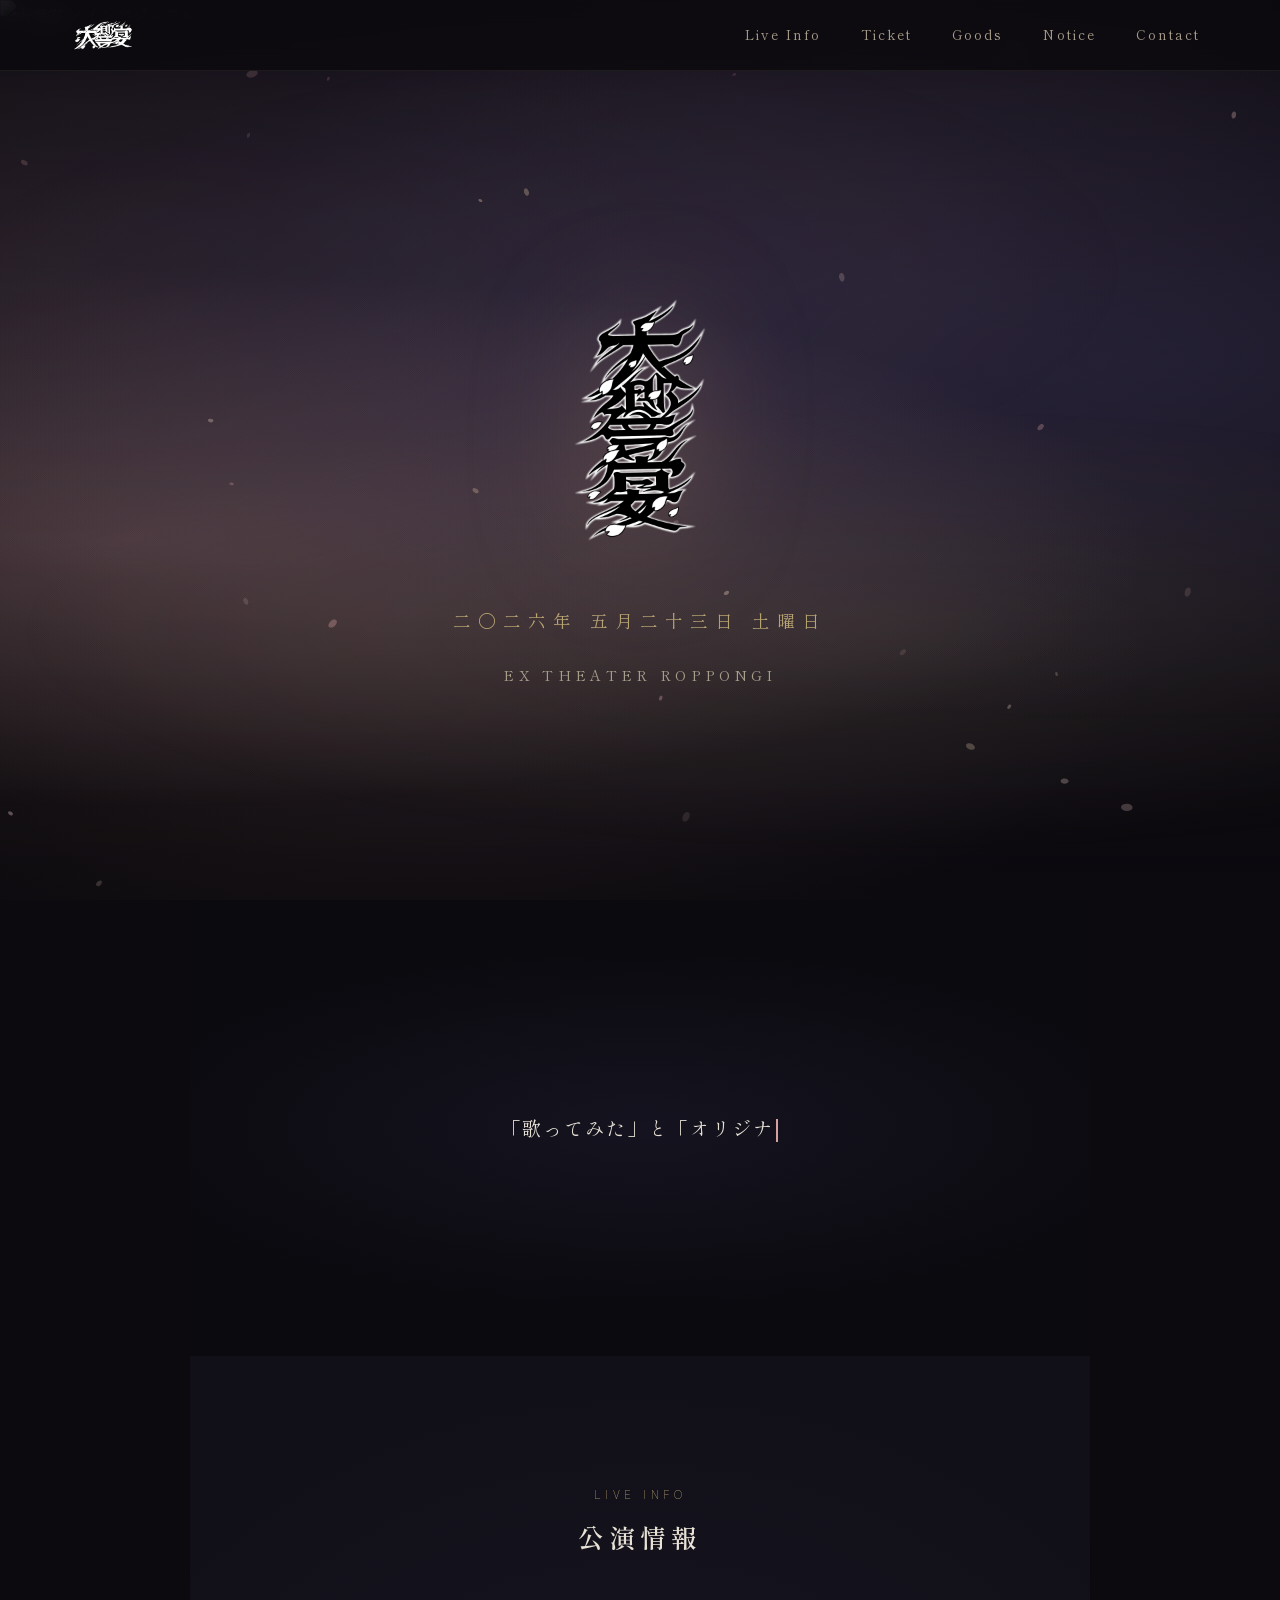
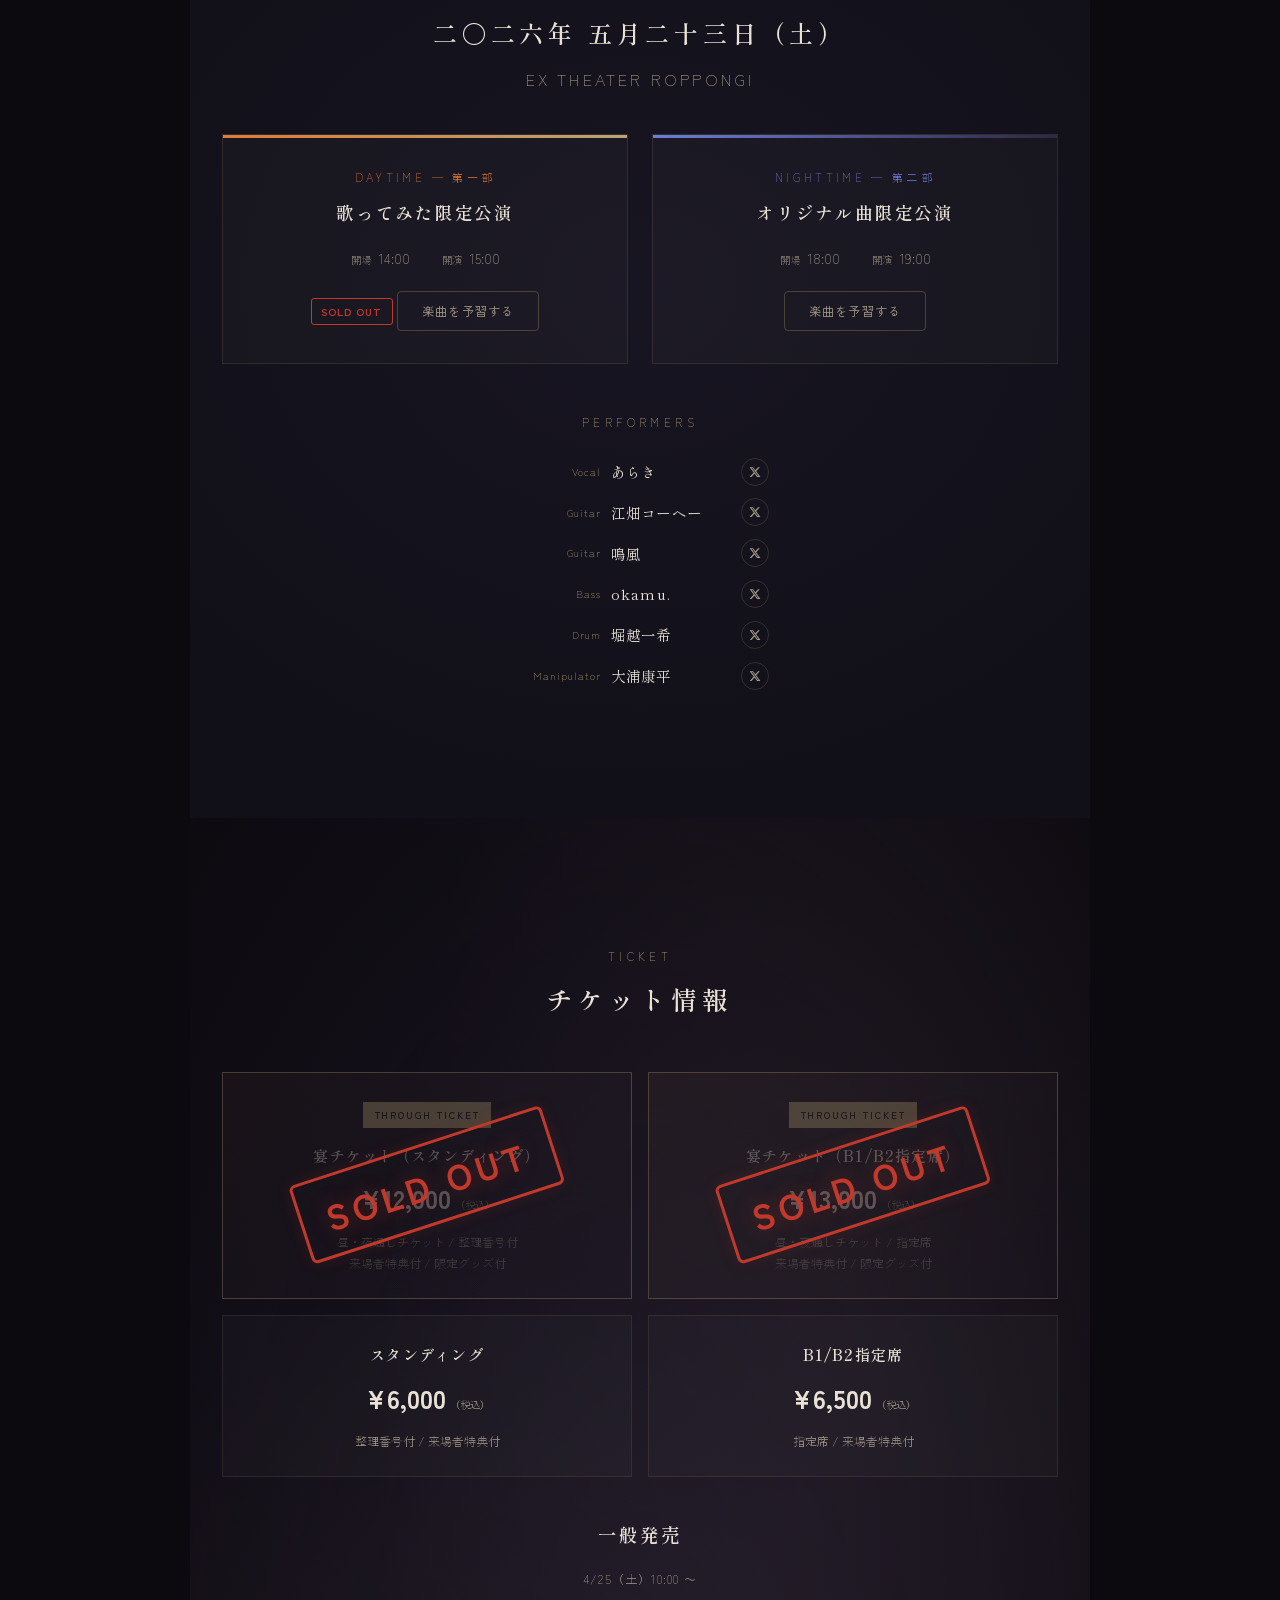
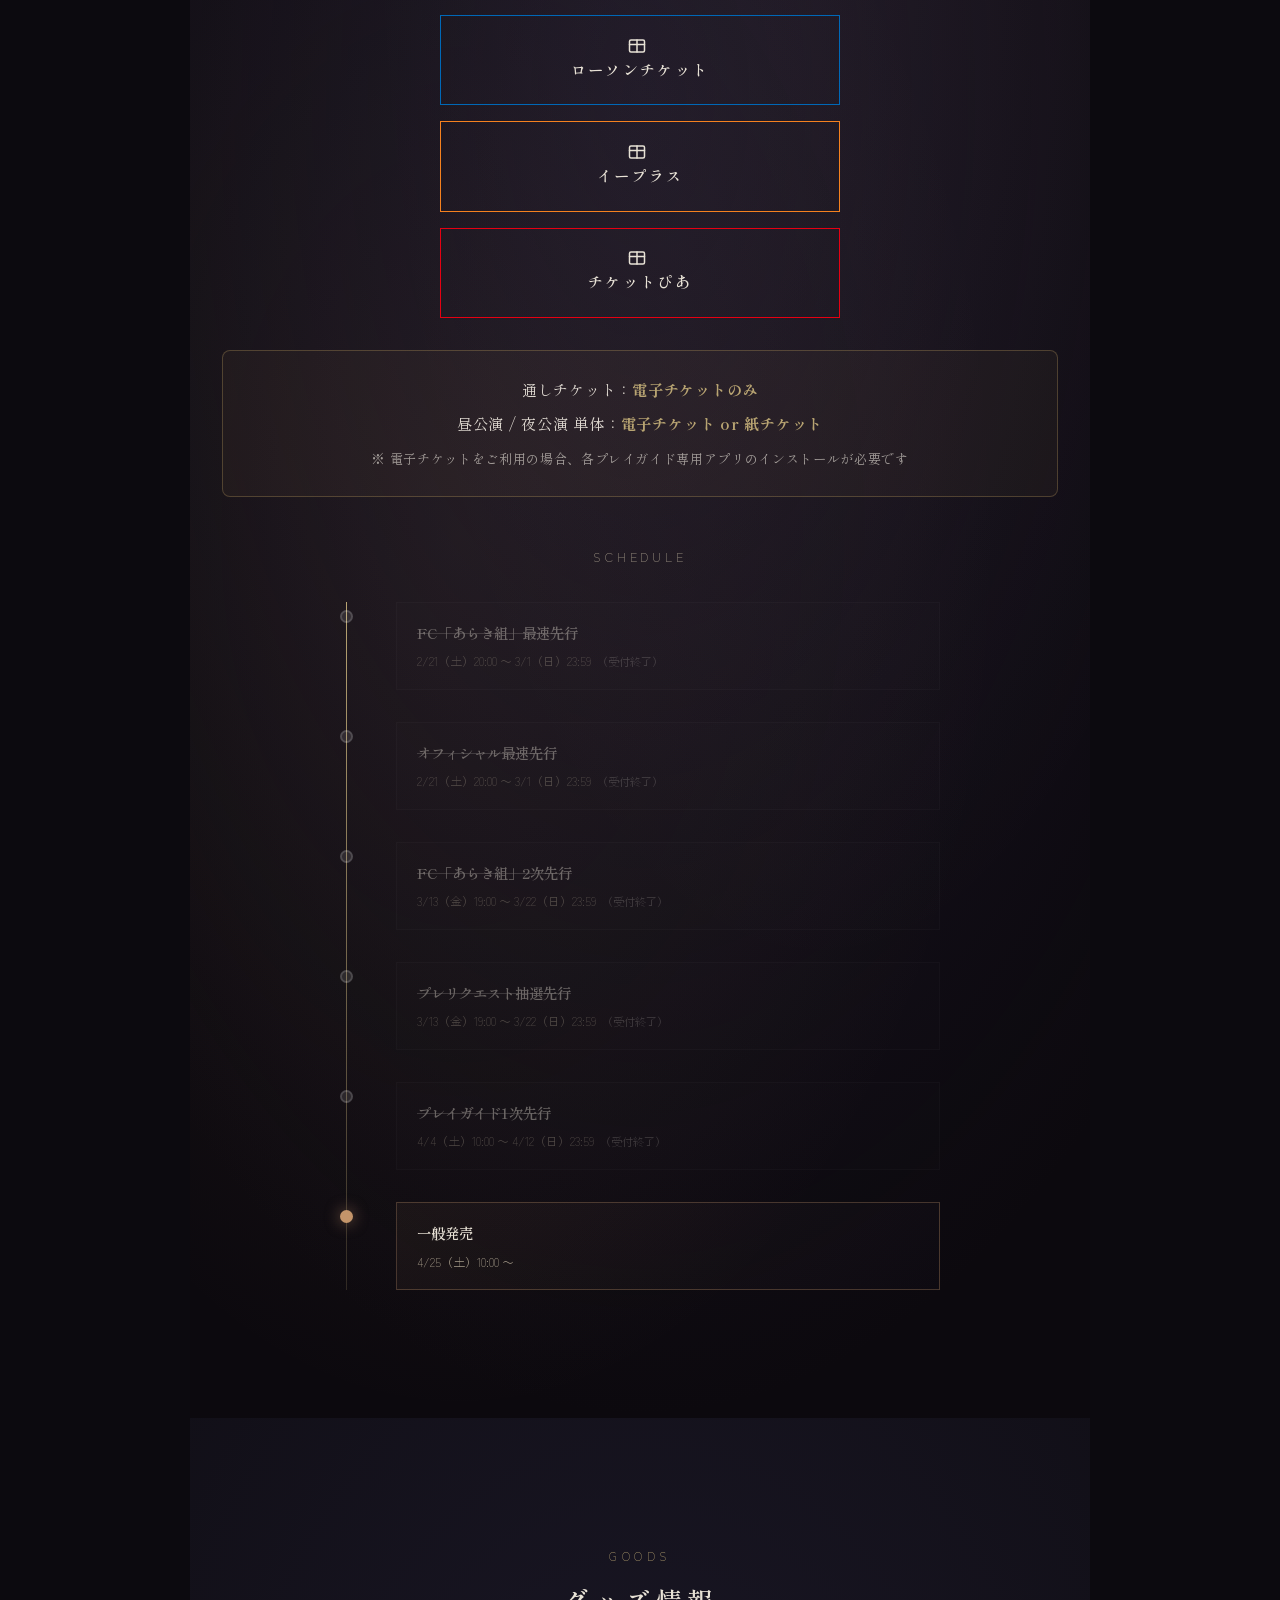
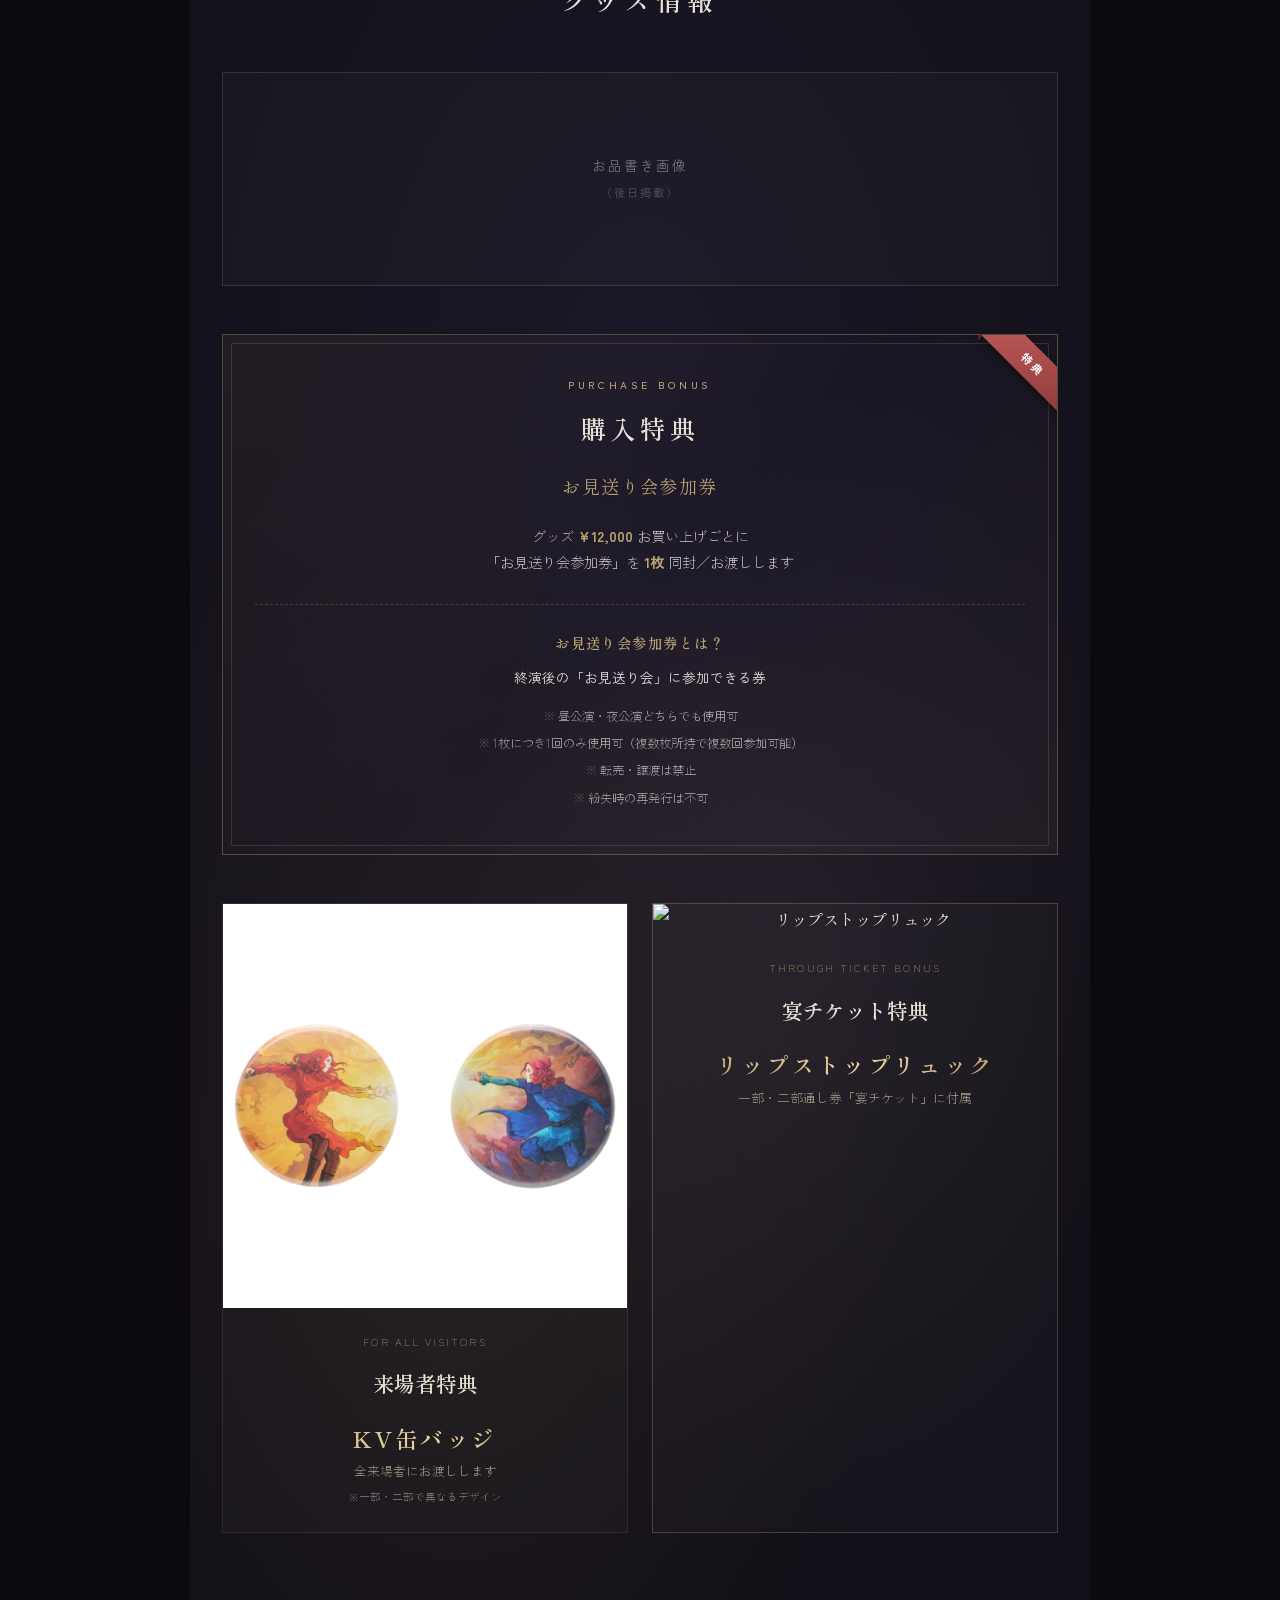
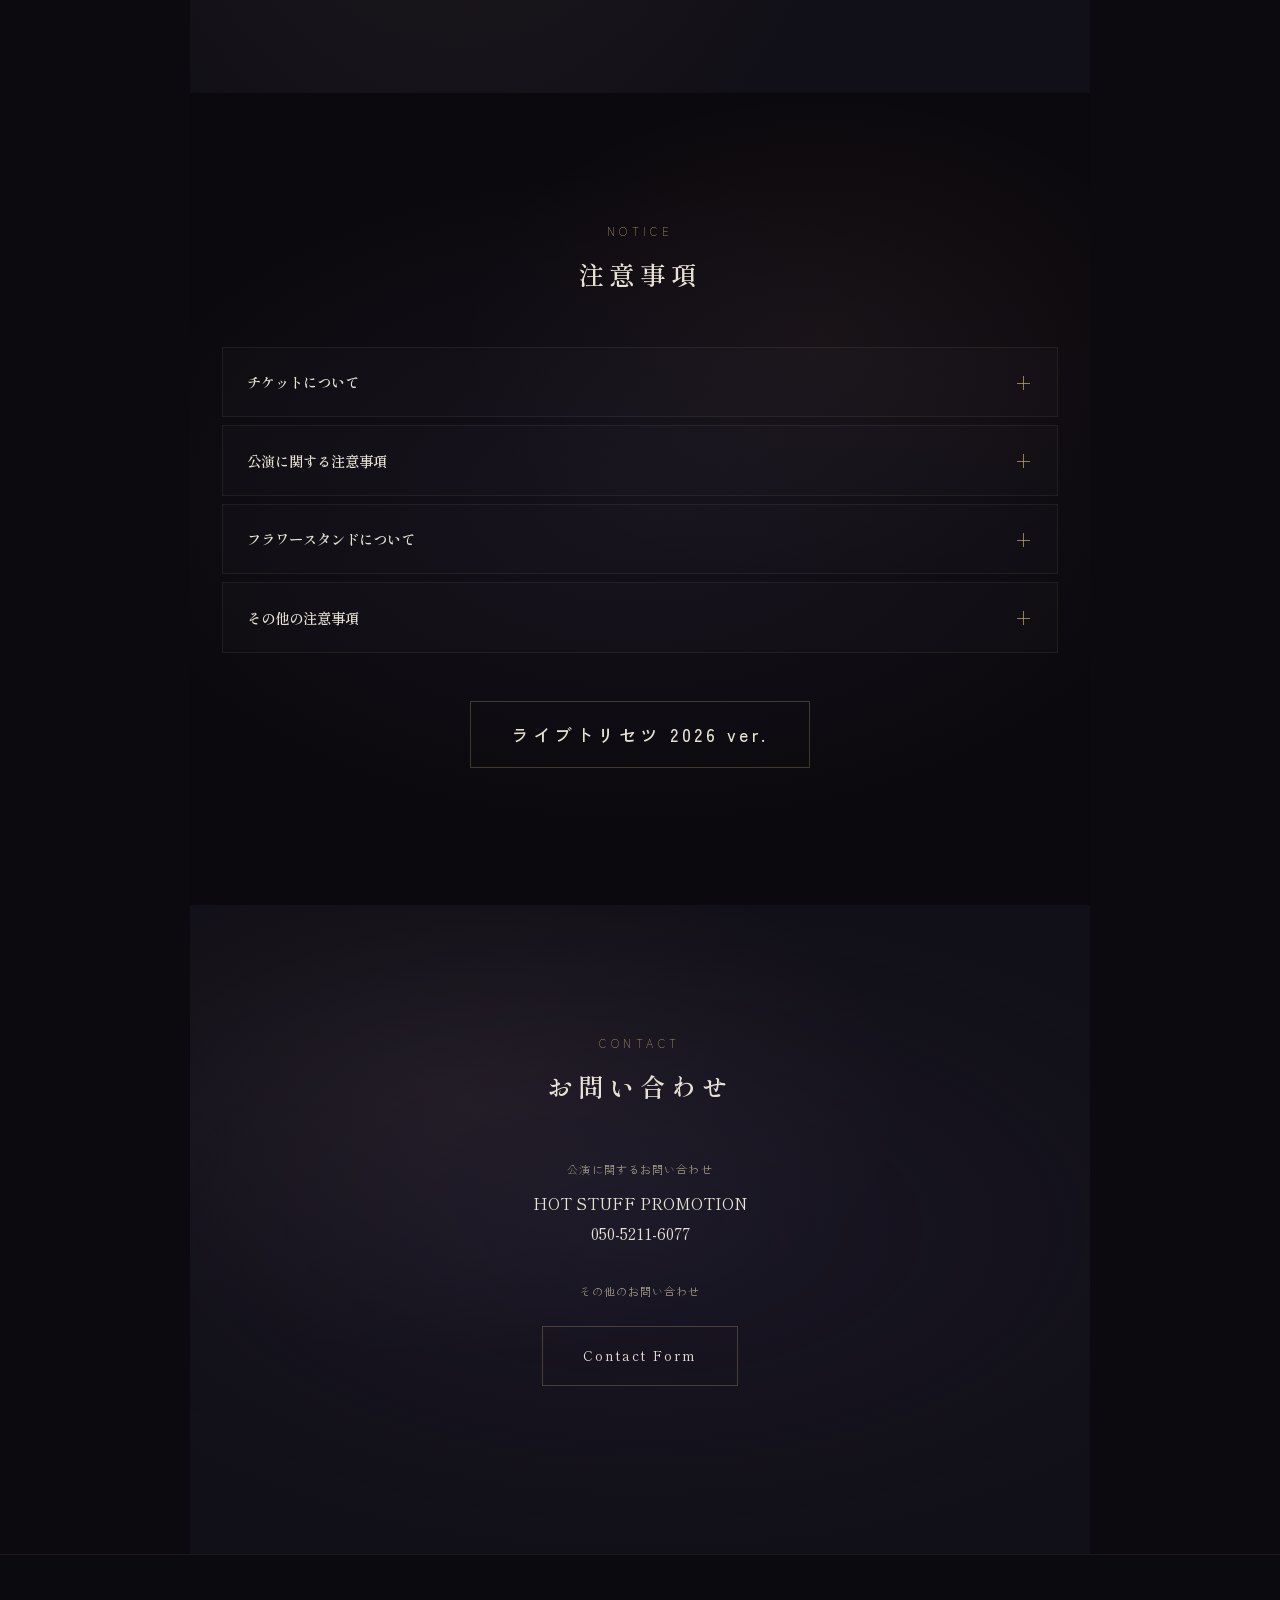
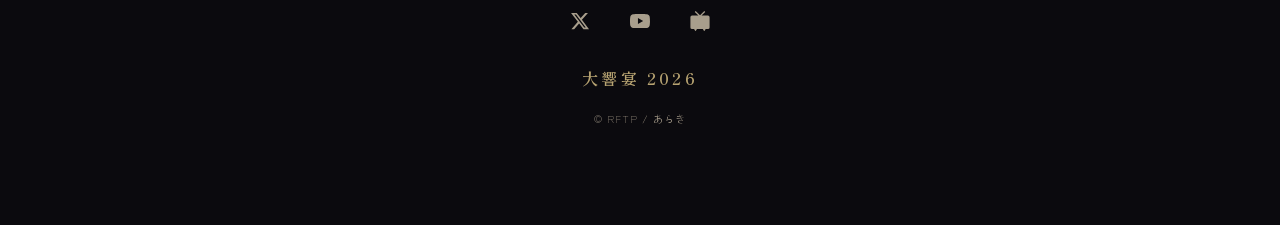
==== commit d675204c: "feat: グッズ告知向けにGoodsセクション再構成 - お品書き画像プレースホルダー追加（img/goods-lineup.jpg 配置で自動切替） - 購入特典カード新設（お見送り会参加券 / " ====
--- a/index.html
+++ b/index.html
@@ -121,7 +121,7 @@
 
 body {
   font-family: var(--font-mincho);
-  background-color: var(--bg);
+  background: var(--bg) url('img/bg-texture.jpg') center / cover fixed;
   color: var(--fg);
   line-height: 1.9;
   min-height: 100vh;
@@ -424,11 +424,7 @@
    和風区切り線
 ======================================== */
 .wa-divider {
-  display: flex;
-  align-items: center;
-  justify-content: center;
-  gap: 1rem;
-  padding: 3rem 0;
+  display: none;
 }
 
 .wa-divider .line {
@@ -482,7 +478,7 @@
    About Section - タイピングエフェクト
 ======================================== */
 .about {
-  background: linear-gradient(180deg, var(--bg) 0%, var(--bg-light) 100%);
+  background: rgba(12, 10, 15, 0.82);
   position: relative;
 }
 
@@ -530,7 +526,7 @@
    Live Info Section
 ======================================== */
 .live-info {
-  background: var(--bg-light);
+  background: rgba(19, 17, 26, 0.80);
   position: relative;
 }
 
@@ -771,7 +767,7 @@
    Ticket Section
 ======================================== */
 .ticket {
-  background: var(--bg);
+  background: rgba(12, 10, 15, 0.85);
   position: relative;
 }
 
@@ -1279,7 +1275,7 @@
    Goods Section
 ======================================== */
 .goods {
-  background: var(--bg-light);
+  background: rgba(19, 17, 26, 0.80);
   position: relative;
 }
 
@@ -1387,11 +1383,237 @@
   color: var(--fg-dim);
 }
 
+/* お品書き画像 */
+.goods-lineup {
+  margin-bottom: 3rem;
+  border: 1px solid rgba(184, 164, 114, 0.2);
+  background: rgba(255, 255, 255, 0.02);
+  overflow: hidden;
+  transition: transform 0.4s ease, box-shadow 0.4s ease;
+}
+
+.goods-lineup:hover {
+  transform: translateY(-3px);
+  box-shadow: 0 15px 40px rgba(0, 0, 0, 0.4);
+}
+
+.goods-lineup img {
+  width: 100%;
+  height: auto;
+  display: block;
+}
+
+/* 購入特典カード（リッチデザイン） */
+.goods-purchase-bonus {
+  position: relative;
+  margin: 3rem 0;
+  padding: 2.5rem 2rem;
+  background: linear-gradient(135deg, rgba(196, 149, 106, 0.08) 0%, rgba(45, 40, 69, 0.08) 50%, rgba(212, 160, 160, 0.06) 100%);
+  border: 1px solid rgba(184, 164, 114, 0.35);
+  overflow: hidden;
+  text-align: center;
+}
+
+.goods-purchase-bonus::before {
+  content: '';
+  position: absolute;
+  top: 0;
+  left: -100%;
+  width: 100%;
+  height: 100%;
+  background: linear-gradient(90deg, transparent, rgba(184, 164, 114, 0.08), transparent);
+  animation: shimmer 5s ease-in-out infinite;
+  pointer-events: none;
+}
+
+.goods-purchase-bonus::after {
+  content: '';
+  position: absolute;
+  top: 8px;
+  left: 8px;
+  right: 8px;
+  bottom: 8px;
+  border: 1px solid rgba(184, 164, 114, 0.2);
+  pointer-events: none;
+}
+
+/* 右上リボン */
+.goods-ribbon {
+  position: absolute;
+  top: 14px;
+  right: -38px;
+  transform: rotate(45deg);
+  background: linear-gradient(135deg, #c45c5c, #8b3a3a);
+  color: #fff;
+  font-family: var(--font-gothic);
+  font-size: 0.7rem;
+  font-weight: 700;
+  letter-spacing: 0.25em;
+  padding: 0.3rem 3rem;
+  box-shadow: 0 3px 10px rgba(0, 0, 0, 0.4);
+  z-index: 2;
+  pointer-events: none;
+}
+
+.goods-ribbon::before,
+.goods-ribbon::after {
+  content: '';
+  position: absolute;
+  top: 100%;
+  border-style: solid;
+  border-width: 3px;
+}
+
+.goods-ribbon::before {
+  left: 0;
+  border-color: #5a2323 #5a2323 transparent transparent;
+}
+
+.goods-ribbon::after {
+  right: 0;
+  border-color: #5a2323 transparent transparent #5a2323;
+}
+
+/* お見送り会参加券の説明ブロック */
+.goods-purchase-bonus-note {
+  margin-top: 1.8rem;
+  padding-top: 1.5rem;
+  border-top: 1px dashed rgba(184, 164, 114, 0.25);
+  text-align: center;
+  position: relative;
+  z-index: 1;
+}
+
+.goods-purchase-bonus-note-title {
+  font-family: var(--font-mincho);
+  font-size: 0.9rem;
+  font-weight: 600;
+  letter-spacing: 0.1em;
+  color: var(--gold);
+  text-align: center;
+  margin-bottom: 0.6rem;
+}
+
+.goods-purchase-bonus-note-lead {
+  font-family: var(--font-gothic);
+  font-size: 0.85rem;
+  font-weight: 400;
+  color: rgba(245, 240, 230, 0.9);
+  text-align: center;
+  margin-bottom: 1rem;
+  line-height: 1.7;
+}
+
+.goods-purchase-bonus-note ul {
+  list-style: none;
+  padding: 0;
+  margin: 0;
+  max-width: 520px;
+  margin-left: auto;
+  margin-right: auto;
+}
+
+.goods-purchase-bonus-note li {
+  font-family: var(--font-gothic);
+  font-size: 0.78rem;
+  font-weight: 300;
+  color: rgba(245, 240, 230, 0.7);
+  line-height: 1.8;
+  margin-bottom: 0.3rem;
+}
+
+.goods-purchase-bonus-note li::before {
+  content: '※ ';
+  color: rgba(184, 164, 114, 0.5);
+}
+
+.goods-purchase-bonus-label {
+  font-family: var(--font-gothic);
+  font-size: 0.65rem;
+  font-weight: 500;
+  letter-spacing: 0.35em;
+  text-transform: uppercase;
+  color: var(--gold);
+  display: block;
+  margin-bottom: 0.6rem;
+  position: relative;
+  z-index: 1;
+}
+
+.goods-purchase-bonus-title {
+  font-family: var(--font-mincho);
+  font-size: clamp(1.2rem, 3.5vw, 1.6rem);
+  font-weight: 600;
+  letter-spacing: 0.15em;
+  margin-bottom: 1rem;
+  position: relative;
+  z-index: 1;
+}
+
+.goods-purchase-bonus-item {
+  font-family: var(--font-mincho);
+  font-size: clamp(1rem, 2.5vw, 1.15rem);
+  font-weight: 400;
+  letter-spacing: 0.08em;
+  color: var(--gold);
+  margin-bottom: 1.2rem;
+  position: relative;
+  z-index: 1;
+}
+
+.goods-purchase-bonus-desc {
+  font-family: var(--font-gothic);
+  font-size: clamp(0.8rem, 2vw, 0.9rem);
+  font-weight: 300;
+  line-height: 1.8;
+  color: rgba(245, 240, 230, 0.85);
+  position: relative;
+  z-index: 1;
+}
+
+.goods-purchase-bonus-desc strong {
+  color: var(--gold);
+  font-weight: 600;
+}
+
+/* 特典画像カード（来場者特典・通し券特典） */
+.goods-benefit-item.has-image {
+  padding: 0;
+  overflow: hidden;
+  display: flex;
+  flex-direction: column;
+}
+
+.goods-benefit-images {
+  display: flex;
+  gap: 0;
+  width: 100%;
+}
+
+.goods-benefit-images img {
+  width: 100%;
+  height: auto;
+  display: block;
+  flex: 1;
+}
+
+.goods-benefit-body {
+  padding: 1.5rem 1.25rem;
+}
+
+.goods-benefit-item.has-image .goods-benefit-label,
+.goods-benefit-item.has-image .goods-benefit-title,
+.goods-benefit-item.has-image .goods-item-name,
+.goods-benefit-item.has-image .goods-benefit-desc {
+  position: relative;
+  z-index: 1;
+}
+
 @media (min-width: 640px) {
   .goods-benefits {
     flex-direction: row;
   }
-  
+
   .goods-benefit-item {
     flex: 1;
   }
@@ -1401,7 +1623,7 @@
    Notice Section
 ======================================== */
 .notice {
-  background: var(--bg);
+  background: rgba(12, 10, 15, 0.85);
   position: relative;
 }
 
@@ -1598,7 +1820,7 @@
    Contact Section
 ======================================== */
 .contact {
-  background: var(--bg-light);
+  background: rgba(19, 17, 26, 0.80);
   text-align: center;
   position: relative;
 }
@@ -1674,7 +1896,7 @@
    Footer
 ======================================== */
 .footer {
-  background: var(--bg);
+  background: rgba(12, 10, 15, 0.90);
   padding: 3rem 1.5rem 6rem;
   text-align: center;
   border-top: 1px solid rgba(184, 164, 114, 0.1);
@@ -2101,8 +2323,8 @@
     </div>
 
     <div class="ticket-cta animate-on-scroll">
-      <p class="cta-heading">プレイガイド1次先行</p>
-      <p class="cta-heading-sub">4/4（土）10:00 〜 4/12（日）23:59</p>
+      <p class="cta-heading">一般発売</p>
+      <p class="cta-heading-sub">4/25（土）10:00 〜</p>
       <a href="https://l-tike.com/araki/" target="_blank" class="cta-btn ltike">
         <svg class="cta-icon" viewBox="0 0 24 24" fill="none" stroke="currentColor" stroke-width="2" stroke-linecap="round" stroke-linejoin="round"><rect x="2" y="4" width="20" height="16" rx="2"/><path d="M2 10h20"/><path d="M12 4v16"/></svg>
         ローソンチケット
@@ -2156,13 +2378,13 @@
             <p class="timeline-date">3/13（金）19:00 〜 3/22（日）23:59</p>
           </div>
         </div>
-        <div class="timeline-item now-active">
+        <div class="timeline-item ended">
           <div class="timeline-content">
             <p class="timeline-name">プレイガイド1次先行</p>
             <p class="timeline-date">4/4（土）10:00 〜 4/12（日）23:59</p>
           </div>
         </div>
-        <div class="timeline-item">
+        <div class="timeline-item now-active">
           <div class="timeline-content">
             <p class="timeline-name">一般発売</p>
             <p class="timeline-date">4/25（土）10:00 〜</p>
@@ -2188,22 +2410,59 @@
       <h2 class="section-title">グッズ情報</h2>
     </div>
     
-    <div class="goods-benefits animate-on-scroll">
-      <div class="goods-benefit-item">
-        <p class="goods-benefit-label">For All Visitors</p>
-        <p class="goods-benefit-title">来場者特典</p>
-        <p class="goods-item-name">KV缶バッジ</p>
-        <p class="goods-benefit-desc">全来場者にお渡しします<br><small style="color: rgba(245,240,230,0.5);">※一部・二部で異なるデザイン</small></p>
-      </div>
-      <div class="goods-benefit-item featured">
-        <p class="goods-benefit-label">Through Ticket Bonus</p>
-        <p class="goods-benefit-title">限定グッズ</p>
-        <p class="goods-item-name">リップストップリュック</p>
-        <p class="goods-benefit-desc">一部・二部通し券「宴チケット」に付属</p>
+    <!-- お品書き画像 -->
+    <div class="goods-lineup animate-on-scroll">
+      <img src="img/goods-lineup.jpg" alt="大響宴 オフィシャルグッズ お品書き" onerror="this.parentElement.innerHTML='<div style=\'padding:5rem 2rem;text-align:center;color:rgba(245,240,230,0.4);font-family:var(--font-gothic);letter-spacing:0.15em;font-size:0.85rem;\'>お品書き画像<br><small style=\'font-size:0.7rem;opacity:0.6;\'>（後日掲載）</small></div>'">
+    </div>
+
+    <!-- 購入特典 -->
+    <div class="goods-purchase-bonus animate-on-scroll">
+      <div class="goods-ribbon">特典</div>
+      <span class="goods-purchase-bonus-label">Purchase Bonus</span>
+      <h3 class="goods-purchase-bonus-title">購入特典</h3>
+      <p class="goods-purchase-bonus-item">お見送り会参加券</p>
+      <p class="goods-purchase-bonus-desc">
+        グッズ <strong>¥12,000</strong> お買い上げごとに<br>
+        「お見送り会参加券」を <strong>1枚</strong> 同封／お渡しします
+      </p>
+
+      <div class="goods-purchase-bonus-note">
+        <p class="goods-purchase-bonus-note-title">お見送り会参加券とは？</p>
+        <p class="goods-purchase-bonus-note-lead">終演後の「お見送り会」に参加できる券</p>
+        <ul>
+          <li>昼公演・夜公演どちらでも使用可</li>
+          <li>1枚につき1回のみ使用可（複数枚所持で複数回参加可能）</li>
+          <li>転売・譲渡は禁止</li>
+          <li>紛失時の再発行は不可</li>
+        </ul>
       </div>
     </div>
-    
-    <p class="goods-note animate-on-scroll">ライブオフィシャルグッズ詳細は後日発表予定です。</p>
+
+    <!-- 来場者特典・通し券特典 -->
+    <div class="goods-benefits animate-on-scroll">
+      <div class="goods-benefit-item has-image">
+        <div class="goods-benefit-images">
+          <img src="img/badge_1.jpg" alt="KV缶バッジ">
+        </div>
+        <div class="goods-benefit-body">
+          <p class="goods-benefit-label">For All Visitors</p>
+          <p class="goods-benefit-title">来場者特典</p>
+          <p class="goods-item-name">KV缶バッジ</p>
+          <p class="goods-benefit-desc">全来場者にお渡しします<br><small style="color: rgba(245,240,230,0.5);">※一部・二部で異なるデザイン</small></p>
+        </div>
+      </div>
+      <div class="goods-benefit-item featured has-image">
+        <div class="goods-benefit-images">
+          <img src="img/bag.jpg" alt="リップストップリュック">
+        </div>
+        <div class="goods-benefit-body">
+          <p class="goods-benefit-label">Through Ticket Bonus</p>
+          <p class="goods-benefit-title">宴チケット特典</p>
+          <p class="goods-item-name">リップストップリュック</p>
+          <p class="goods-benefit-desc">一部・二部通し券「宴チケット」に付属</p>
+        </div>
+      </div>
+    </div>
   </div>
 </section>
 
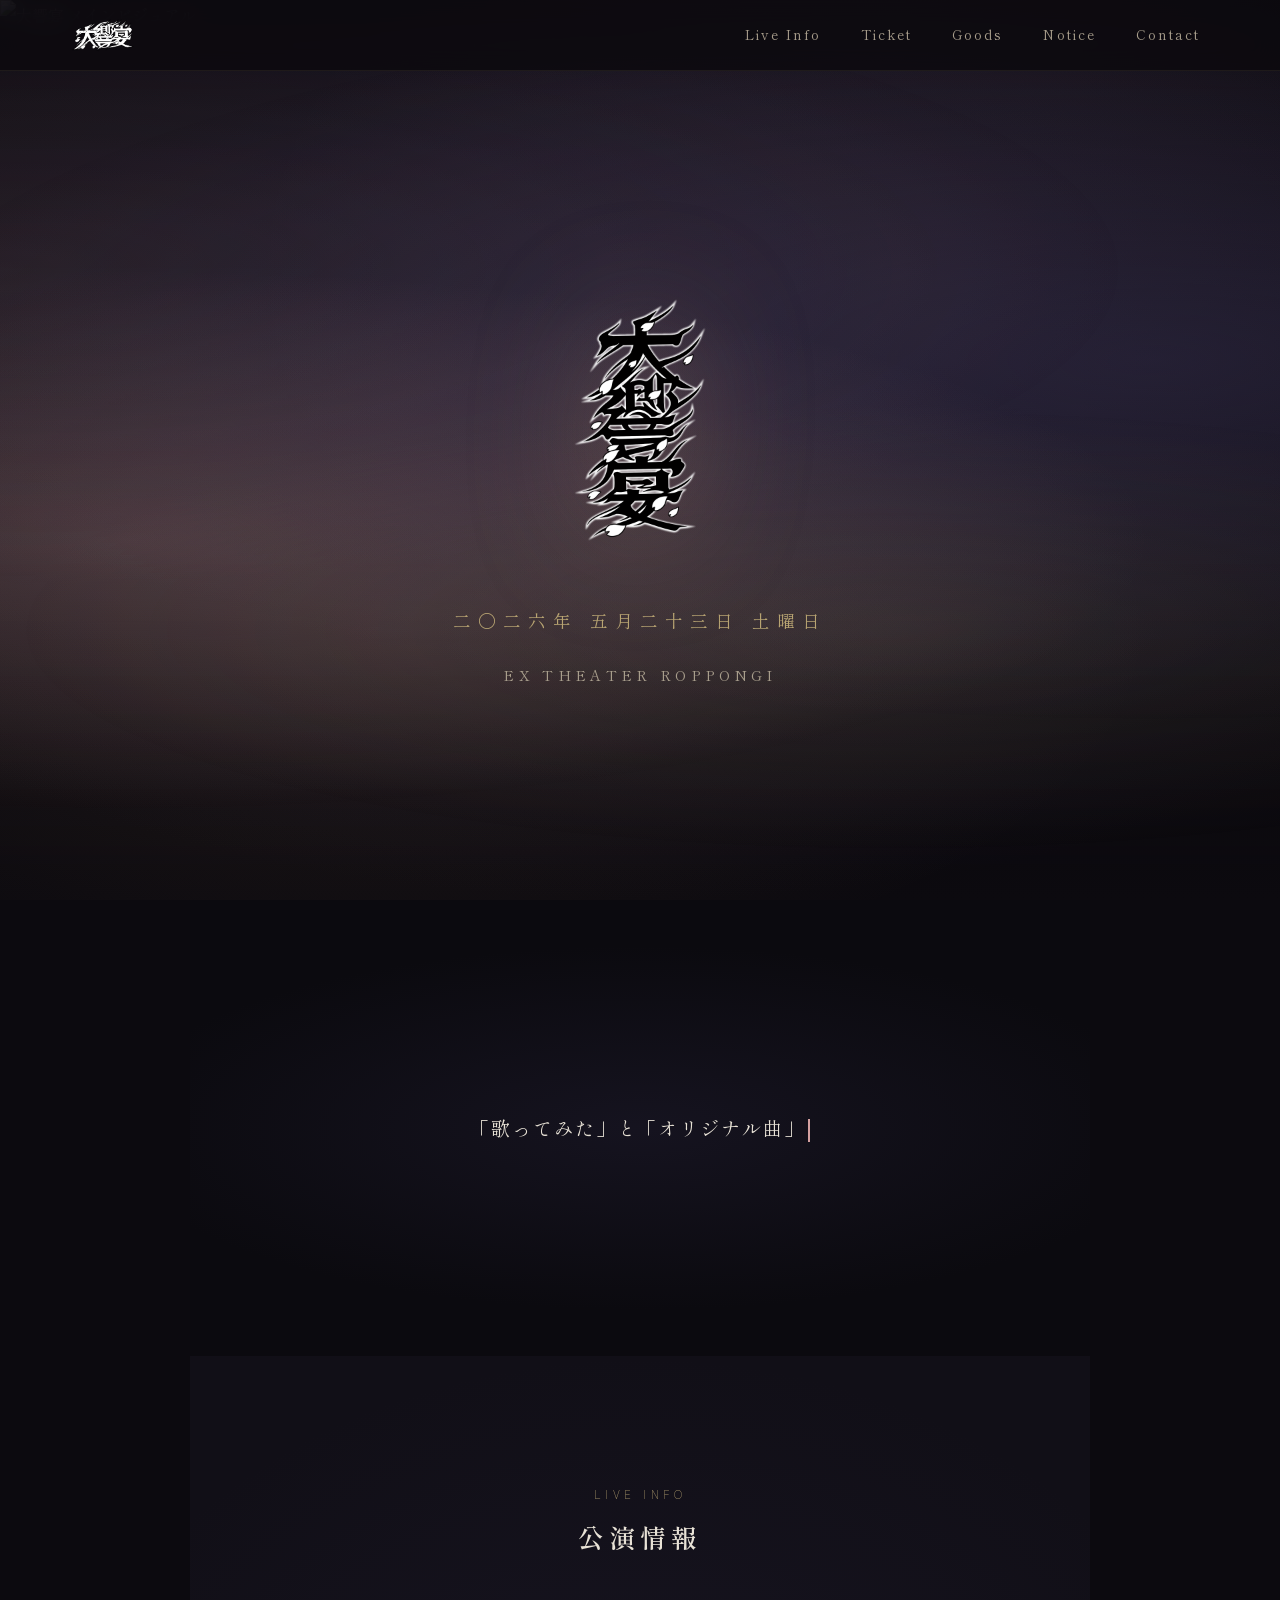
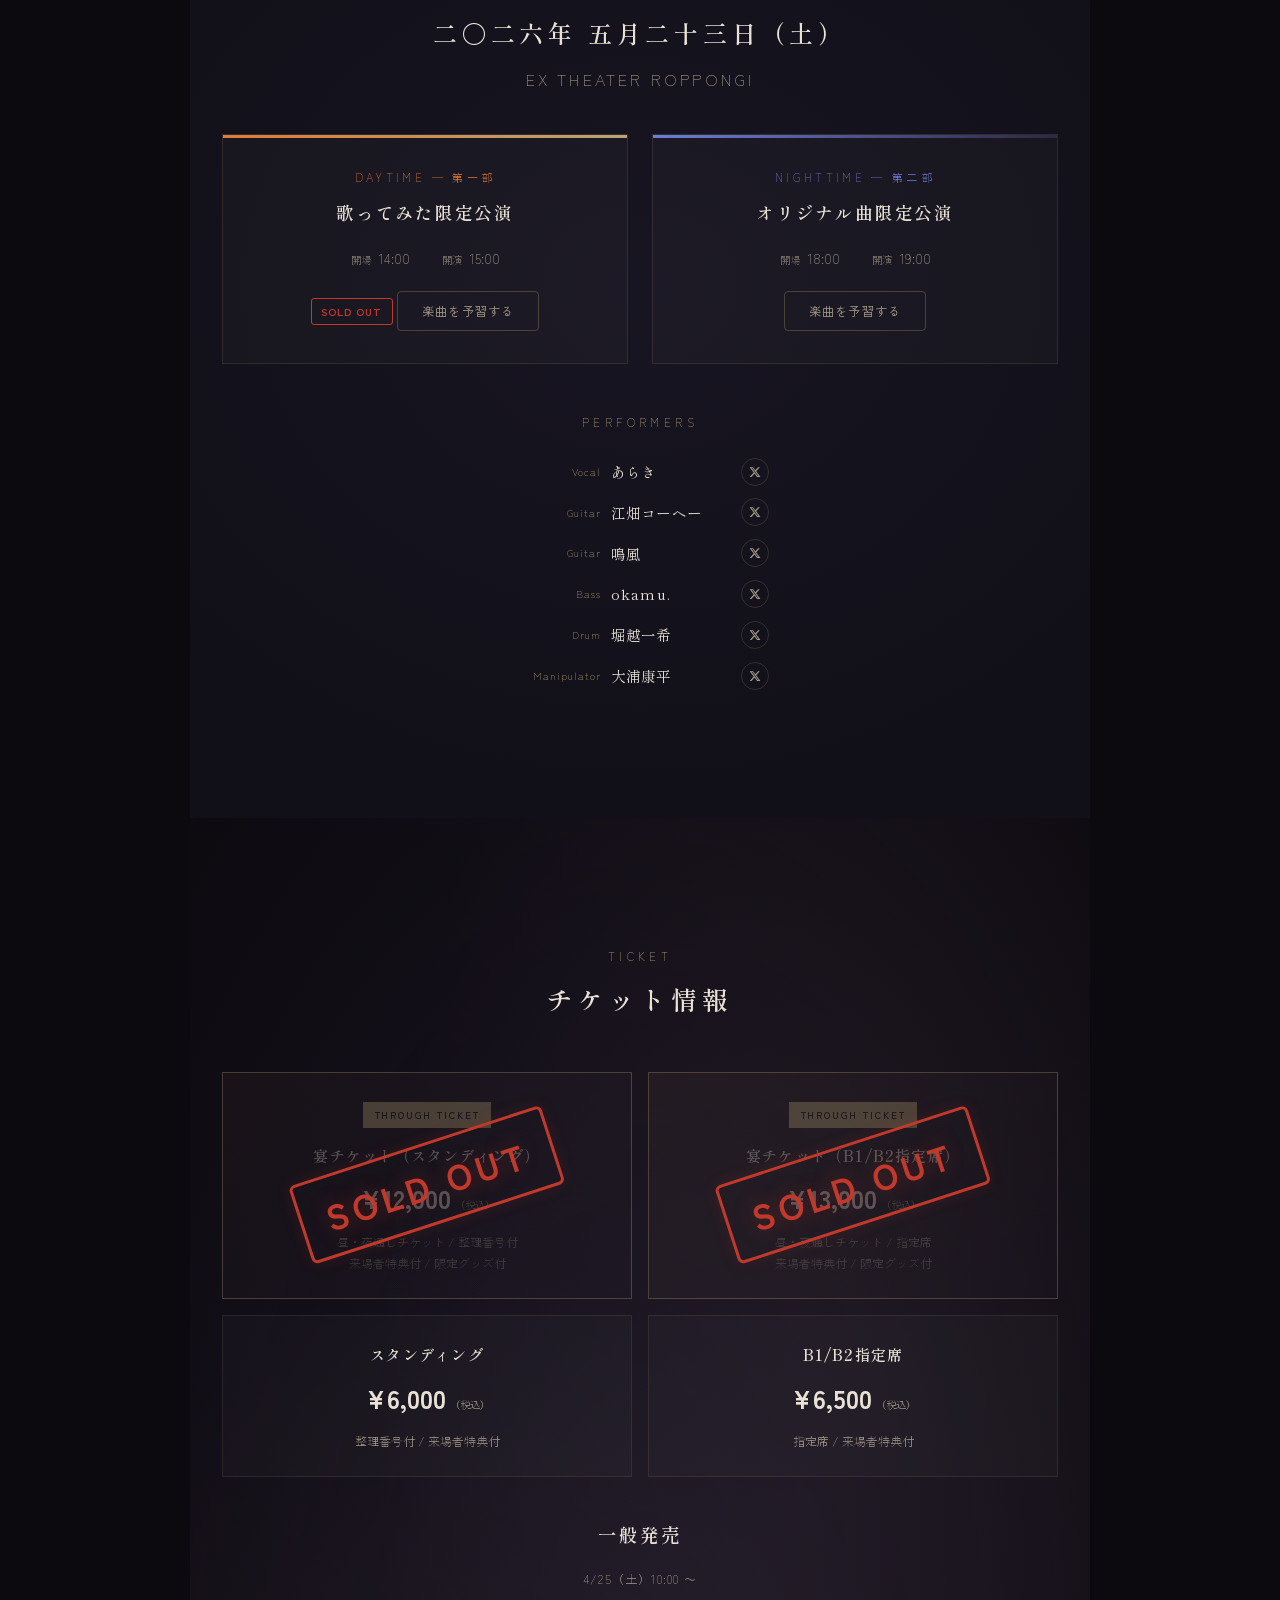
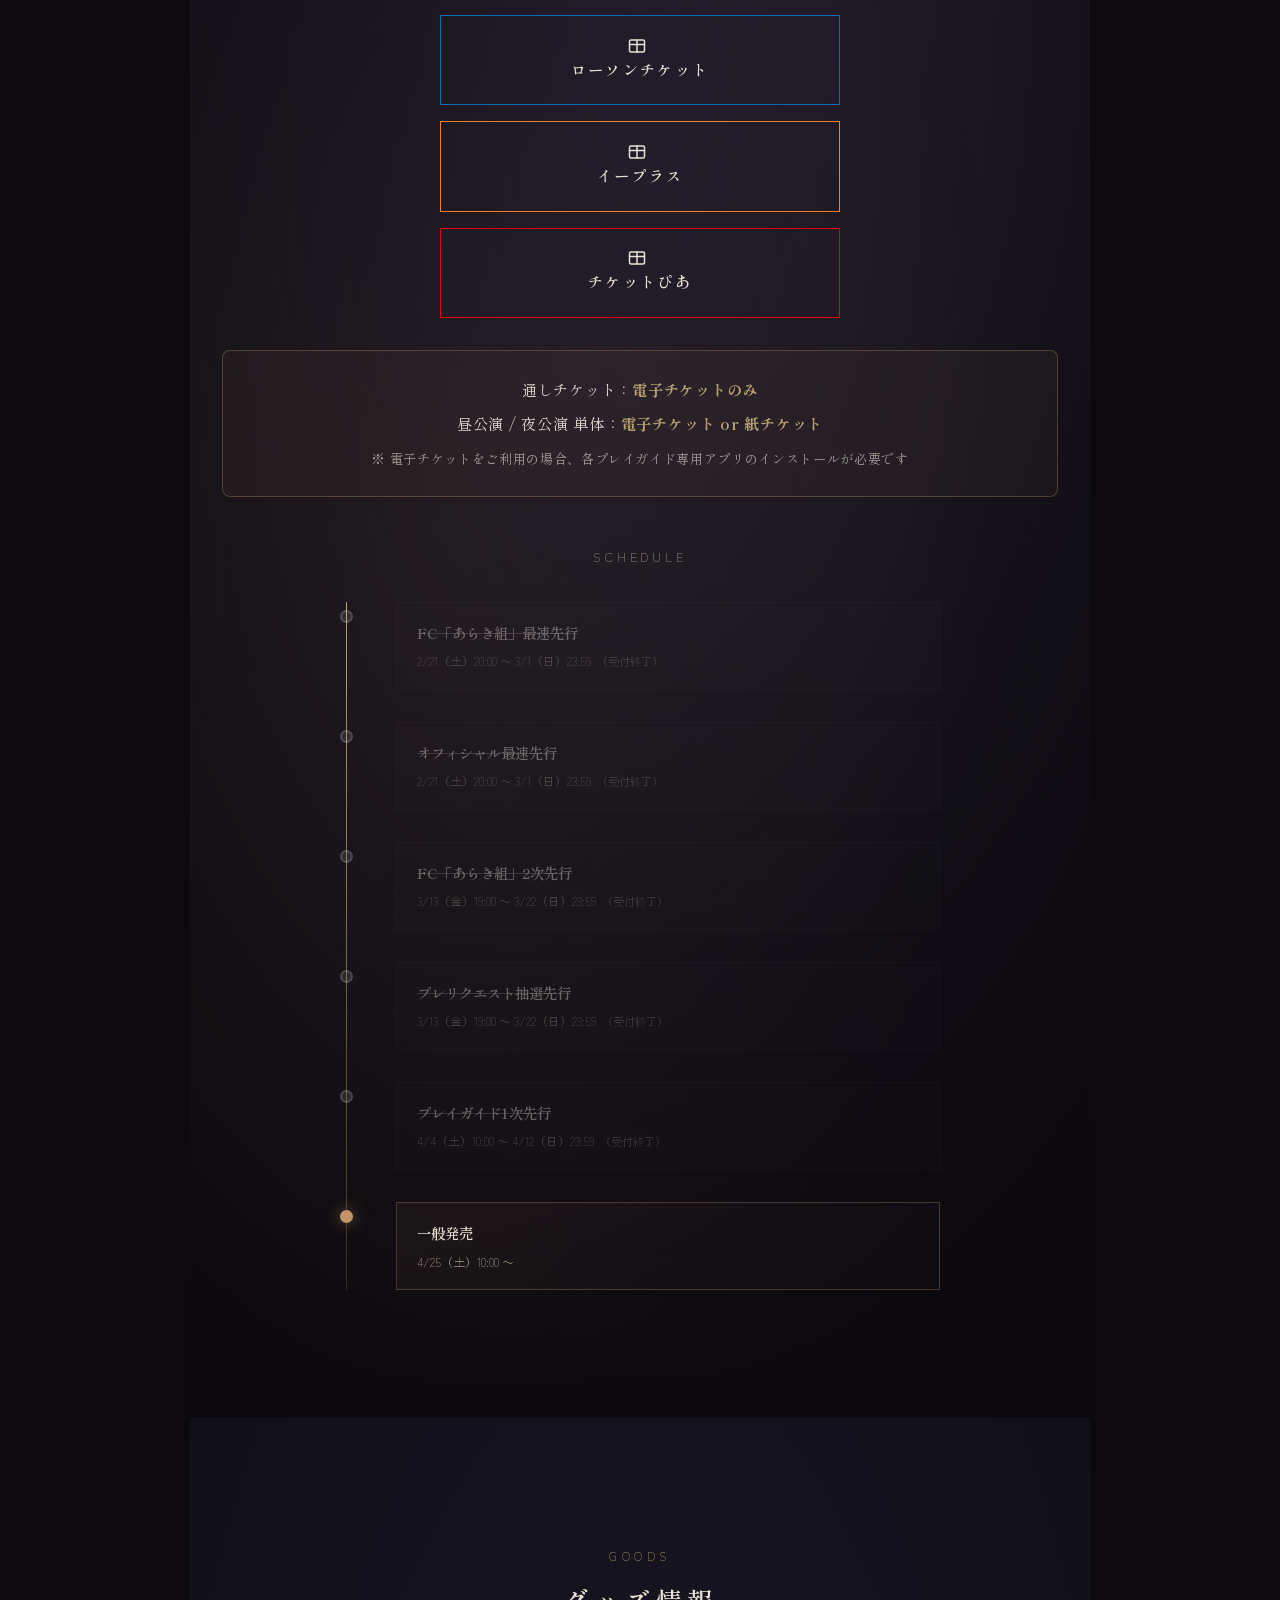
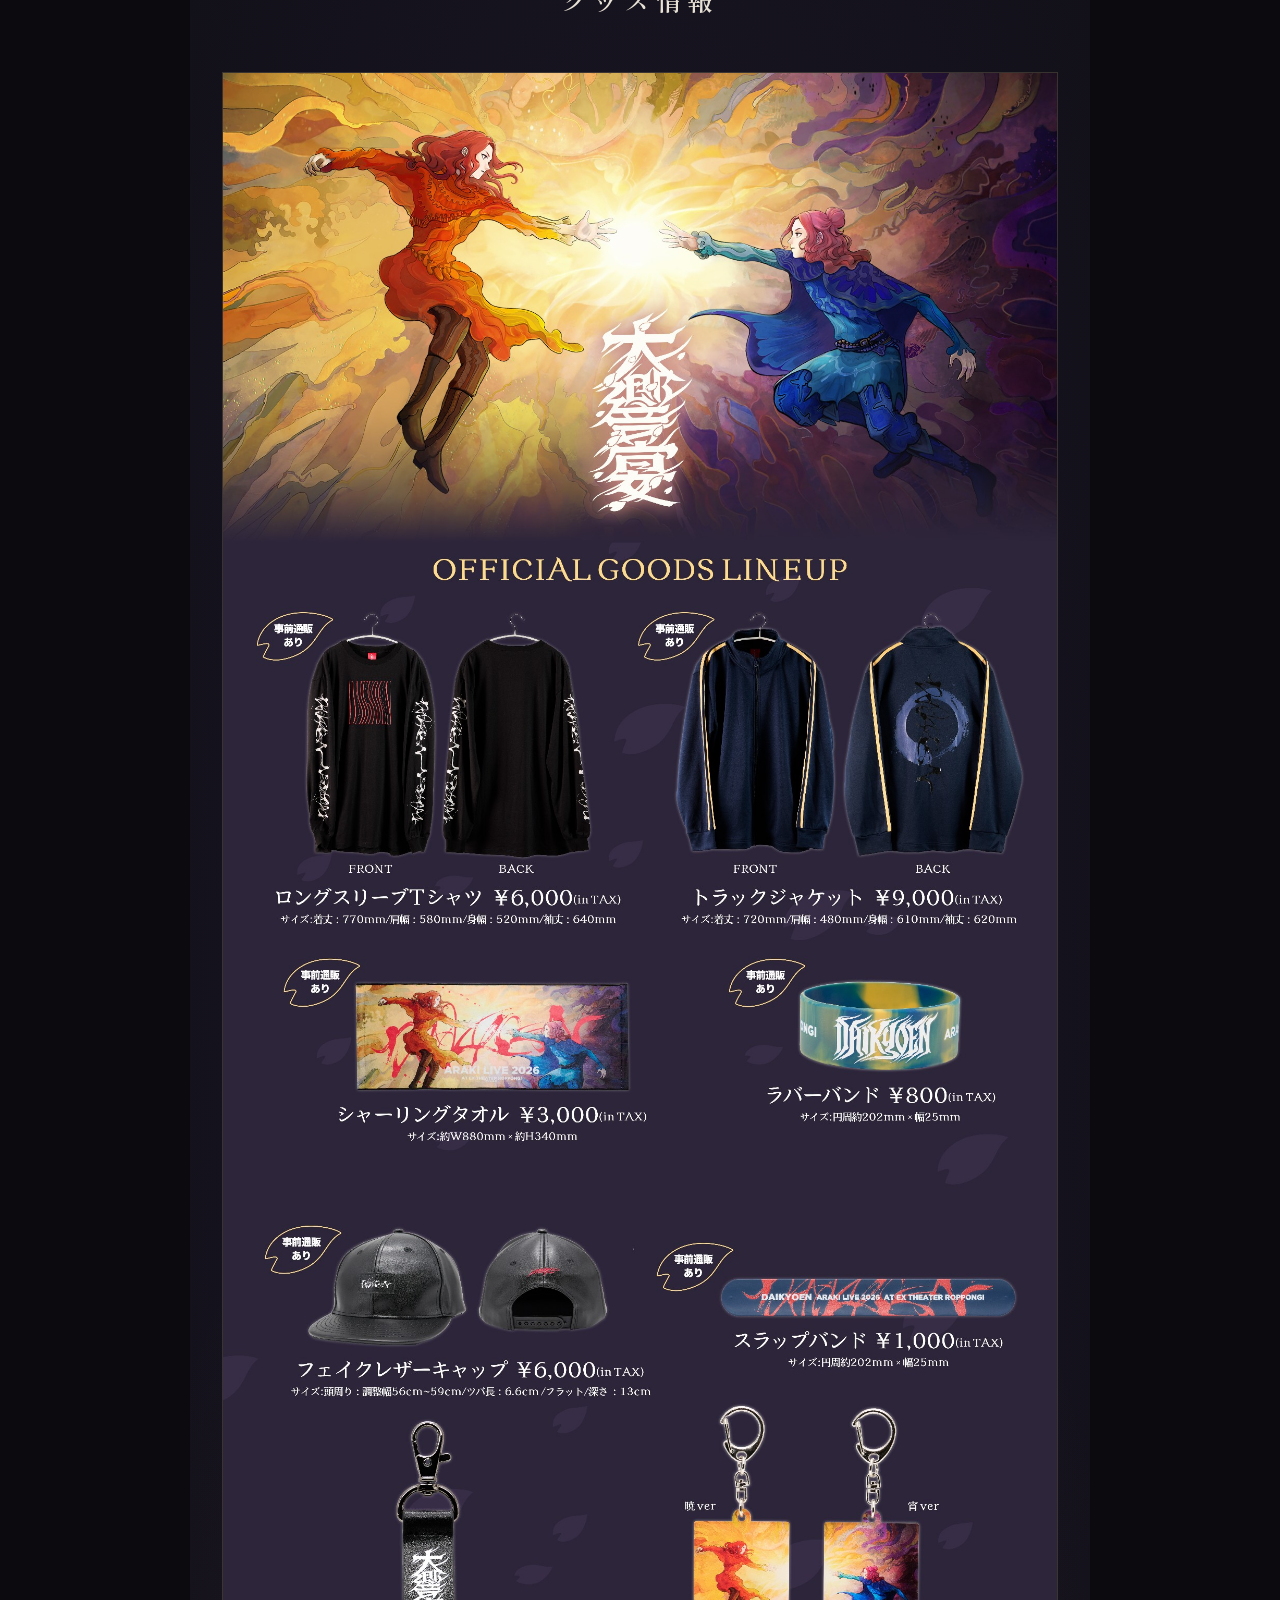
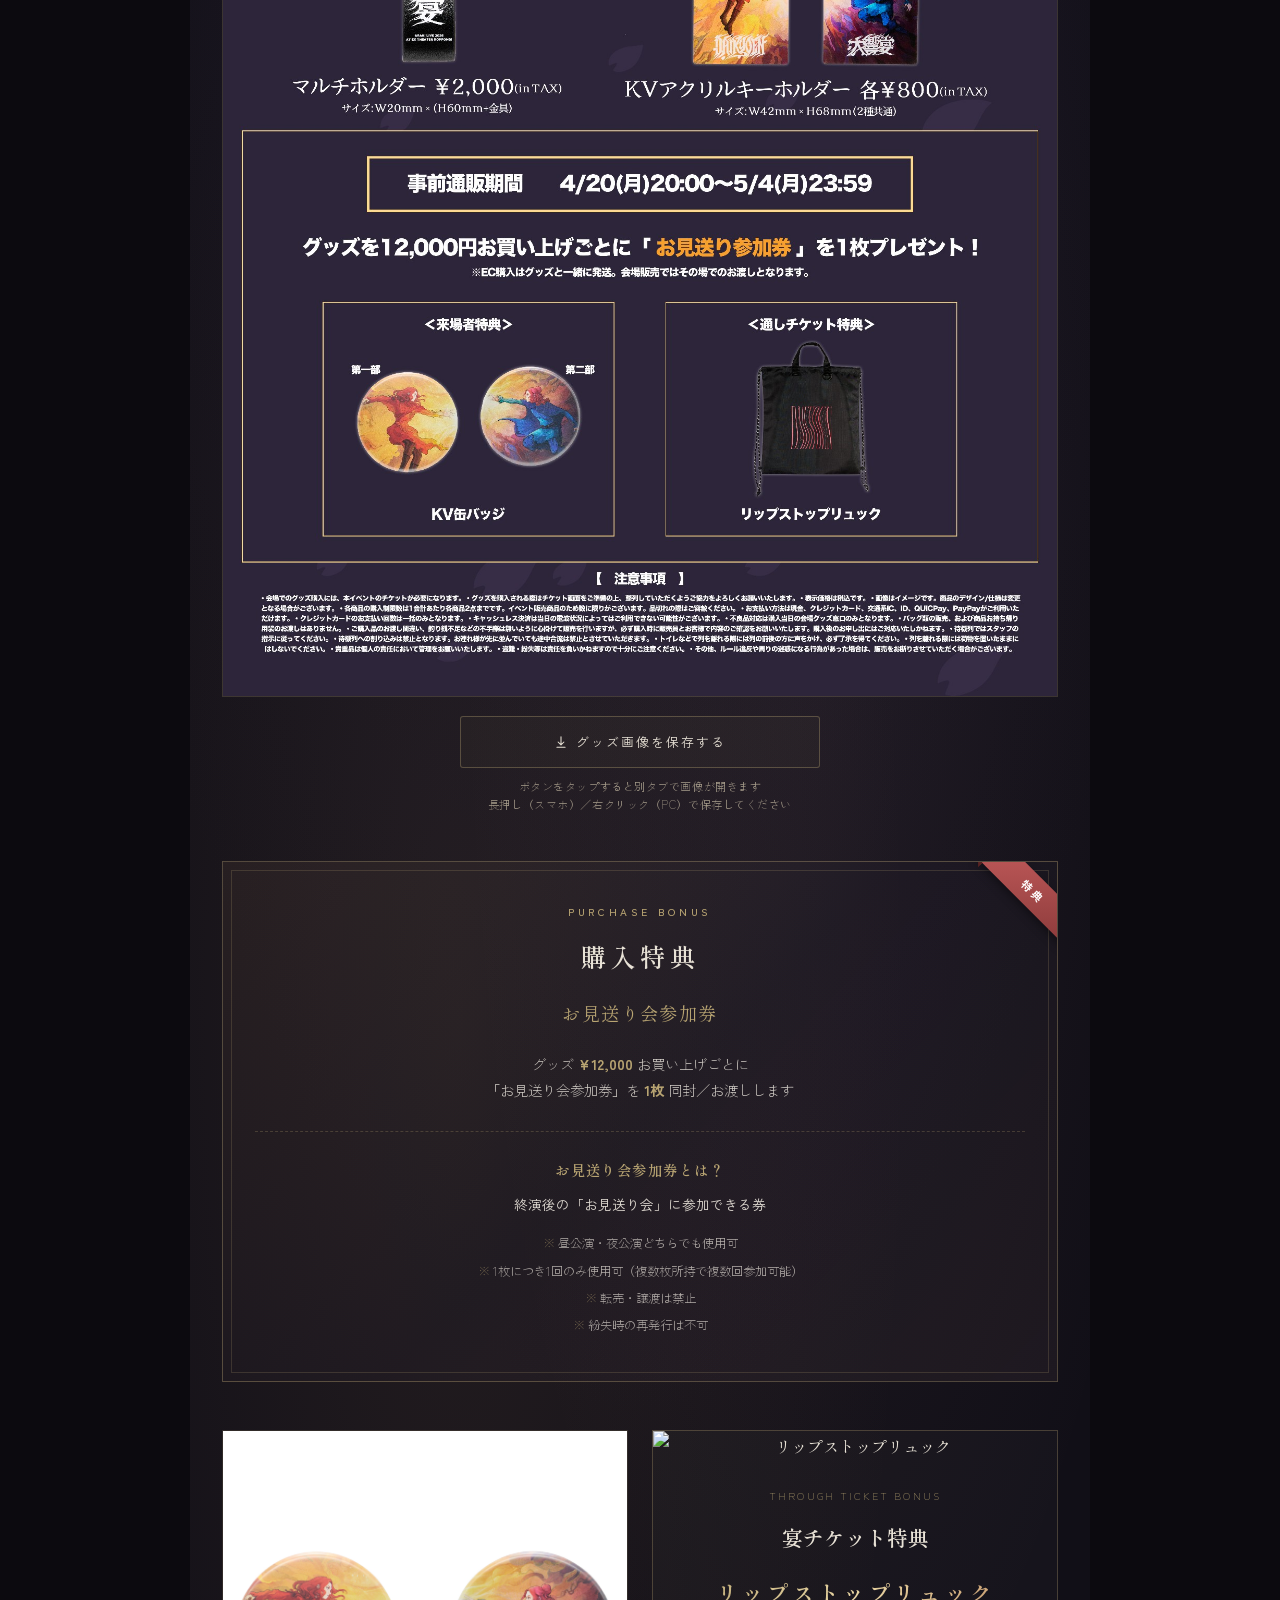
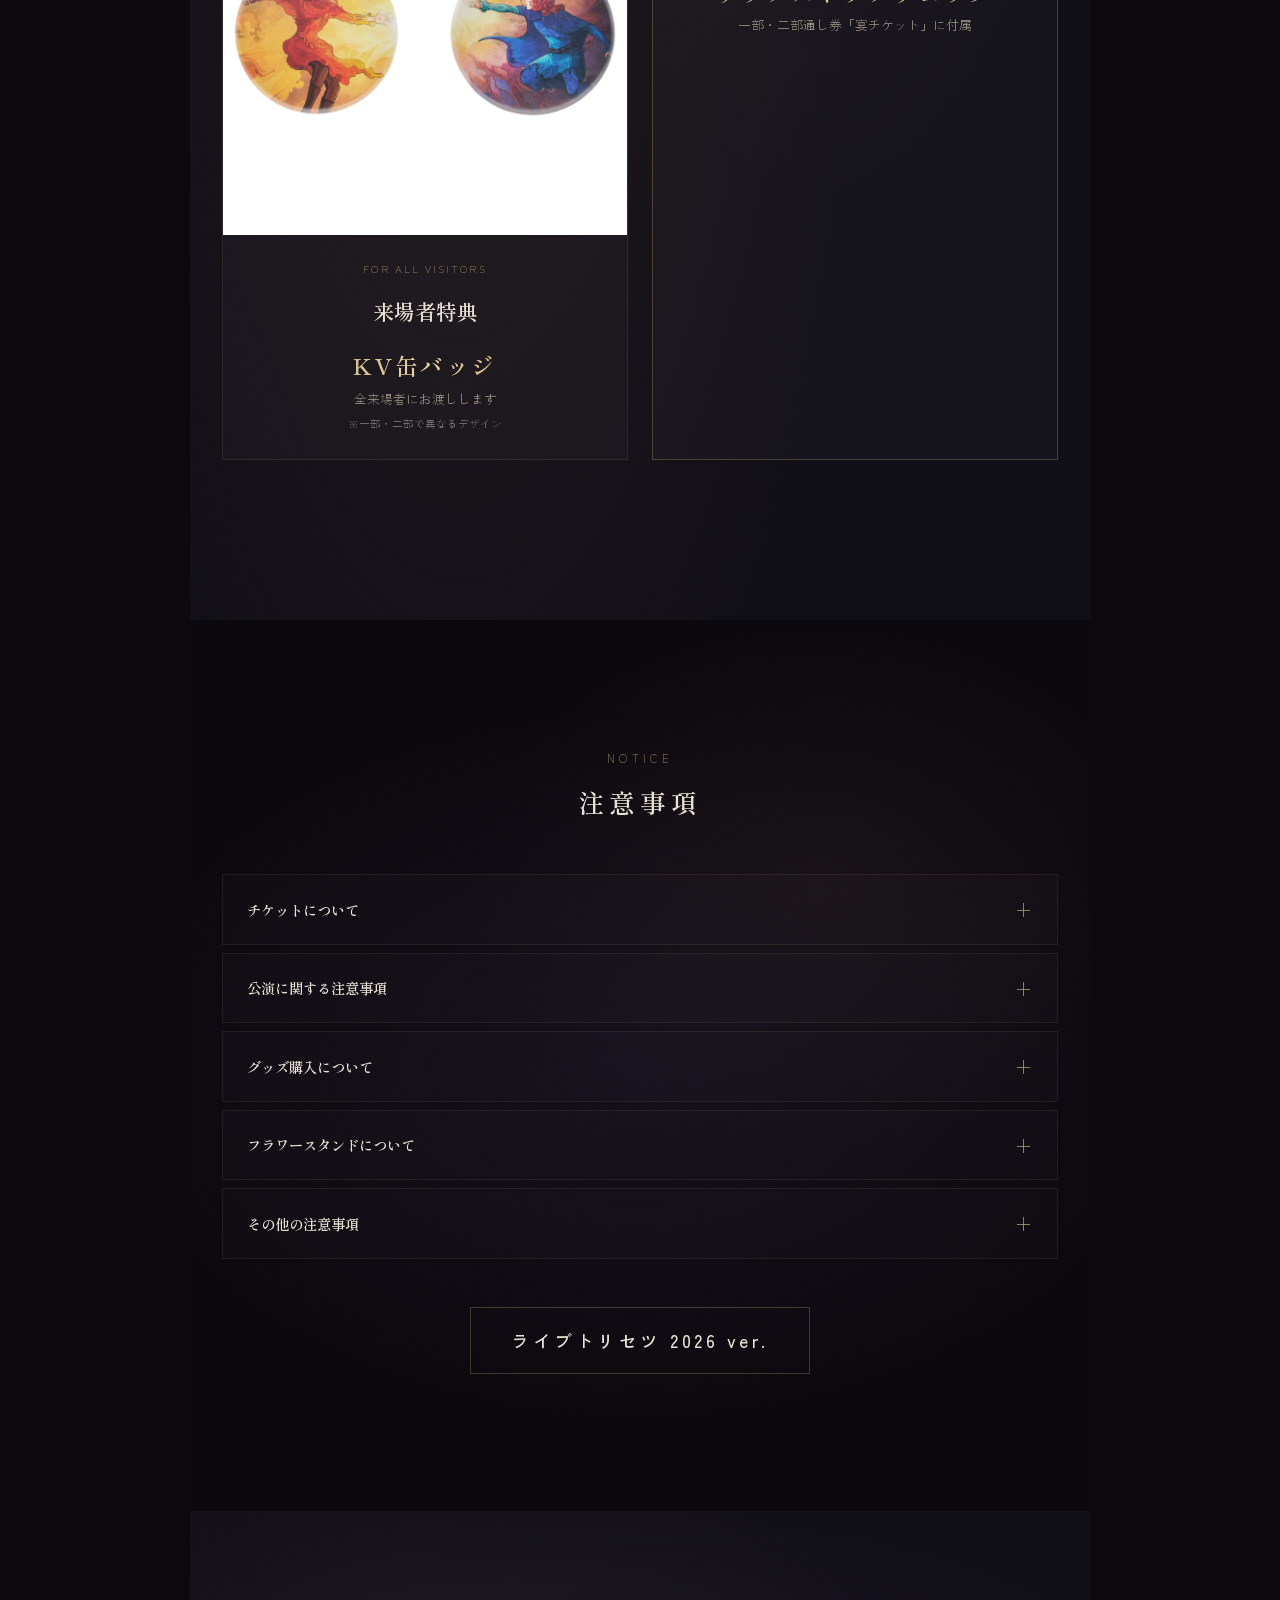
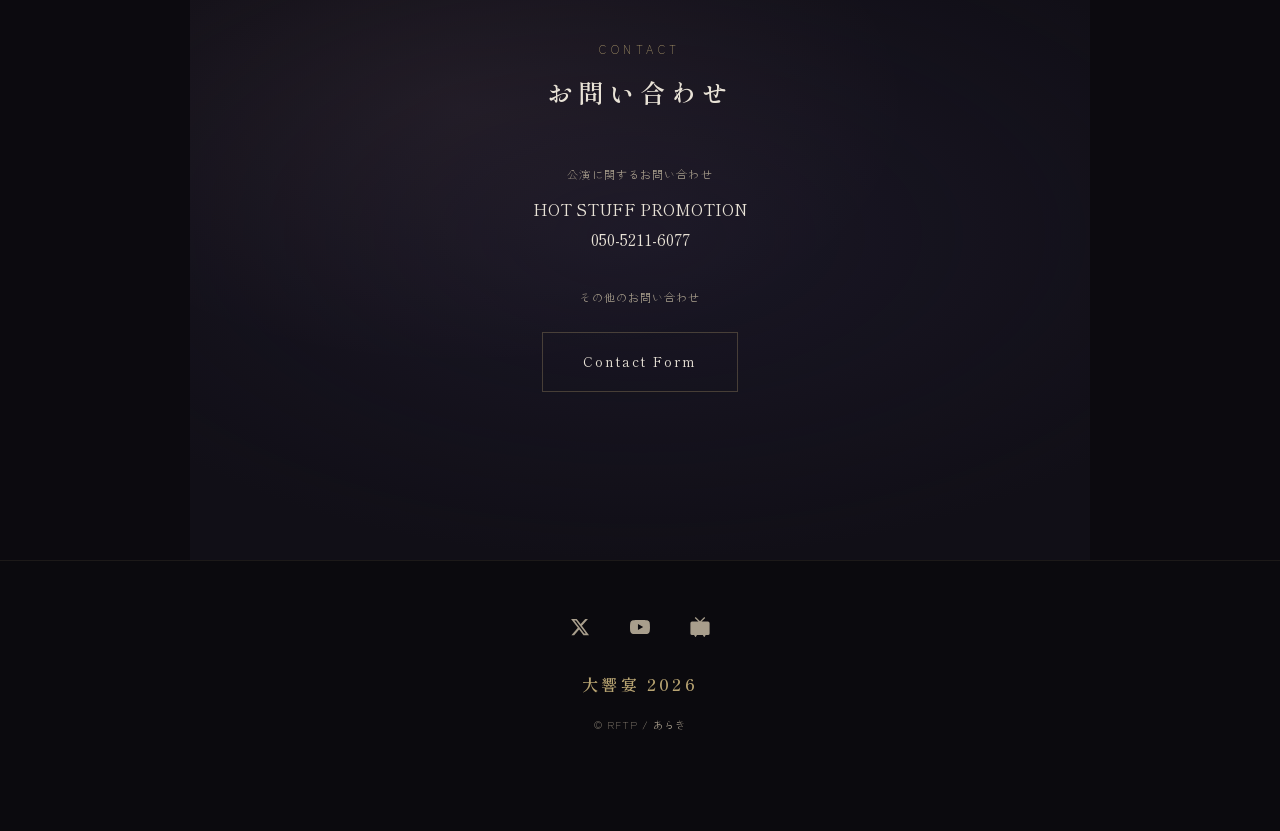
==== commit 32bbbf9f: "feat: お品書き画像追加とグッズ購入注意事項アコーディオン - お品書き画像 goods-lineup.jpg を配置（プレースホルダーから切替） - 「グッズ画像を保存する」ボタン追加（別タブで" ====
--- a/index.html
+++ b/index.html
@@ -1385,11 +1385,64 @@
 
 /* お品書き画像 */
 .goods-lineup {
-  margin-bottom: 3rem;
+  margin-bottom: 1.2rem;
   border: 1px solid rgba(184, 164, 114, 0.2);
   background: rgba(255, 255, 255, 0.02);
   overflow: hidden;
   transition: transform 0.4s ease, box-shadow 0.4s ease;
+}
+
+/* お品書き画像ダウンロードボタン */
+.goods-lineup-download {
+  display: flex;
+  flex-direction: column;
+  align-items: center;
+  margin: 0 auto 3rem;
+  max-width: 360px;
+}
+
+.goods-lineup-download-btn {
+  display: inline-flex;
+  align-items: center;
+  justify-content: center;
+  gap: 0.5rem;
+  width: 100%;
+  padding: 0.8rem 1.5rem;
+  font-family: var(--font-gothic);
+  font-size: 0.8rem;
+  font-weight: 400;
+  letter-spacing: 0.15em;
+  color: var(--fg);
+  border: 1px solid rgba(184, 164, 114, 0.35);
+  background: rgba(184, 164, 114, 0.04);
+  border-radius: 3px;
+  transition: all 0.3s ease;
+  text-decoration: none;
+}
+
+.goods-lineup-download-btn:hover {
+  color: var(--gold);
+  border-color: var(--gold);
+  background: rgba(184, 164, 114, 0.1);
+}
+
+.goods-lineup-download-btn svg {
+  width: 14px;
+  height: 14px;
+  stroke: currentColor;
+  fill: none;
+  stroke-width: 1.8;
+}
+
+.goods-lineup-download-note {
+  font-family: var(--font-gothic);
+  font-size: 0.7rem;
+  font-weight: 300;
+  color: var(--fg-dim);
+  margin-top: 0.6rem;
+  letter-spacing: 0.05em;
+  text-align: center;
+  line-height: 1.6;
 }
 
 .goods-lineup:hover {
@@ -2414,6 +2467,18 @@
     <div class="goods-lineup animate-on-scroll">
       <img src="img/goods-lineup.jpg" alt="大響宴 オフィシャルグッズ お品書き" onerror="this.parentElement.innerHTML='<div style=\'padding:5rem 2rem;text-align:center;color:rgba(245,240,230,0.4);font-family:var(--font-gothic);letter-spacing:0.15em;font-size:0.85rem;\'>お品書き画像<br><small style=\'font-size:0.7rem;opacity:0.6;\'>（後日掲載）</small></div>'">
     </div>
+    <div class="goods-lineup-download animate-on-scroll">
+      <a href="img/goods-lineup.jpg" target="_blank" rel="noopener" class="goods-lineup-download-btn">
+        <svg viewBox="0 0 24 24" xmlns="http://www.w3.org/2000/svg">
+          <path d="M12 3v13M7 12l5 5 5-5M5 21h14" stroke-linecap="round" stroke-linejoin="round"/>
+        </svg>
+        グッズ画像を保存する
+      </a>
+      <p class="goods-lineup-download-note">
+        ボタンをタップすると別タブで画像が開きます<br>
+        長押し（スマホ）／右クリック（PC）で保存してください
+      </p>
+    </div>
 
     <!-- 購入特典 -->
     <div class="goods-purchase-bonus animate-on-scroll">
@@ -2508,6 +2573,32 @@
           <li>鋭利なアクセサリー、長いチェーンやストラップは接触事故防止のため着用をお控えください</li>
           <li>極端に大きな帽子や装飾は後方のお客様の視界を遮るためご遠慮ください</li>
           <li>客席内での撮影/録音/録画行為は一切禁止とさせていただきます</li>
+        </ul>
+      </div>
+    </details>
+    <details class="notice-item">
+      <summary>グッズ購入について</summary>
+      <div class="notice-item-content">
+        <ul>
+          <li>会場でのグッズ購入には、本イベントのチケットが必要になります。</li>
+          <li>グッズを購入される際はチケット画面をご準備の上、整列していただくようご協力をよろしくお願いいたします。</li>
+          <li>表示価格は税込です。</li>
+          <li>画像はイメージです。商品のデザイン／仕様は変更となる場合がございます。</li>
+          <li>バッグ類の販売、および商品お持ち帰り用の袋お渡しはありません。</li>
+          <li>イベント販売商品のため数に限りがございます。品切れの際はご容赦ください。</li>
+          <li>お支払い方法は現金、クレジットカード、交通系IC、iD、QUICPay、PayPayがご利用いただけます。</li>
+          <li>クレジットカードのお支払い回数は一括のみとなります。</li>
+          <li>キャッシュレス決済は当日の電波状況によってはご利用できない可能性がございます。</li>
+          <li>不良品対応は購入当日の会場グッズ窓口のみとなります。</li>
+          <li>各商品の購入制限数は1会計あたり各商品2点までとなります。</li>
+          <li>ご購入品のお渡し間違い、釣り銭不足などの不手際は無いように心掛けて販売を行いますが、必ず購入時に販売員とお客様で内容のご確認をお願いいたします。購入後のお申し出にはご対応いたしかねます。</li>
+          <li>待機列ではスタッフの指示に従ってください。</li>
+          <li>待機列への割り込みは禁止となります。お連れ様が先に並んでいても途中合流は禁止とさせていただきます。</li>
+          <li>トイレなどで列を離れる際には列の前後の方に声をかけ、必ず了承を得てください。</li>
+          <li>列を離れる際には荷物を置いたままにはしないでください。</li>
+          <li>貴重品は個人の責任において管理をお願いいたします。</li>
+          <li>盗難・紛失等は責任を負いかねますので十分にご注意ください。</li>
+          <li>その他、ルール違反や周りの迷惑になる行為があった場合は、販売をお断りさせていただく場合がございます。</li>
         </ul>
       </div>
     </details>
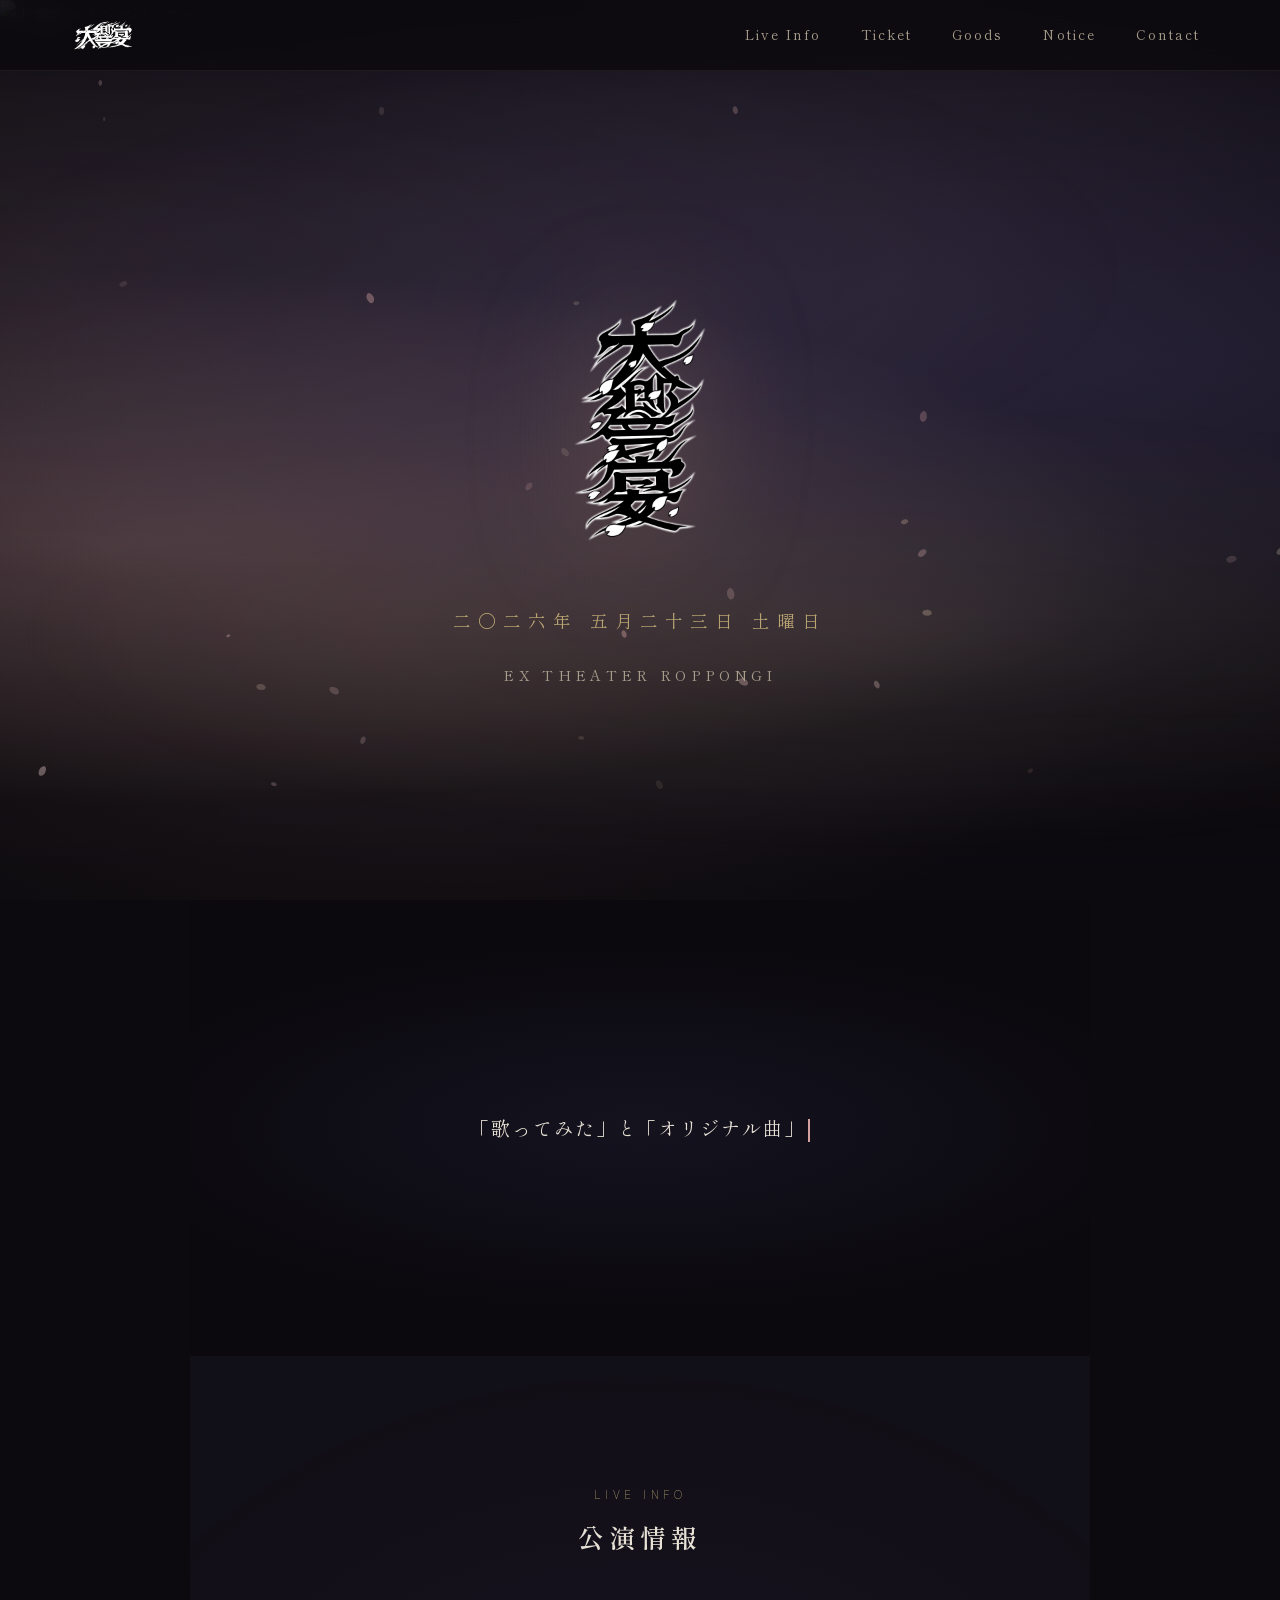
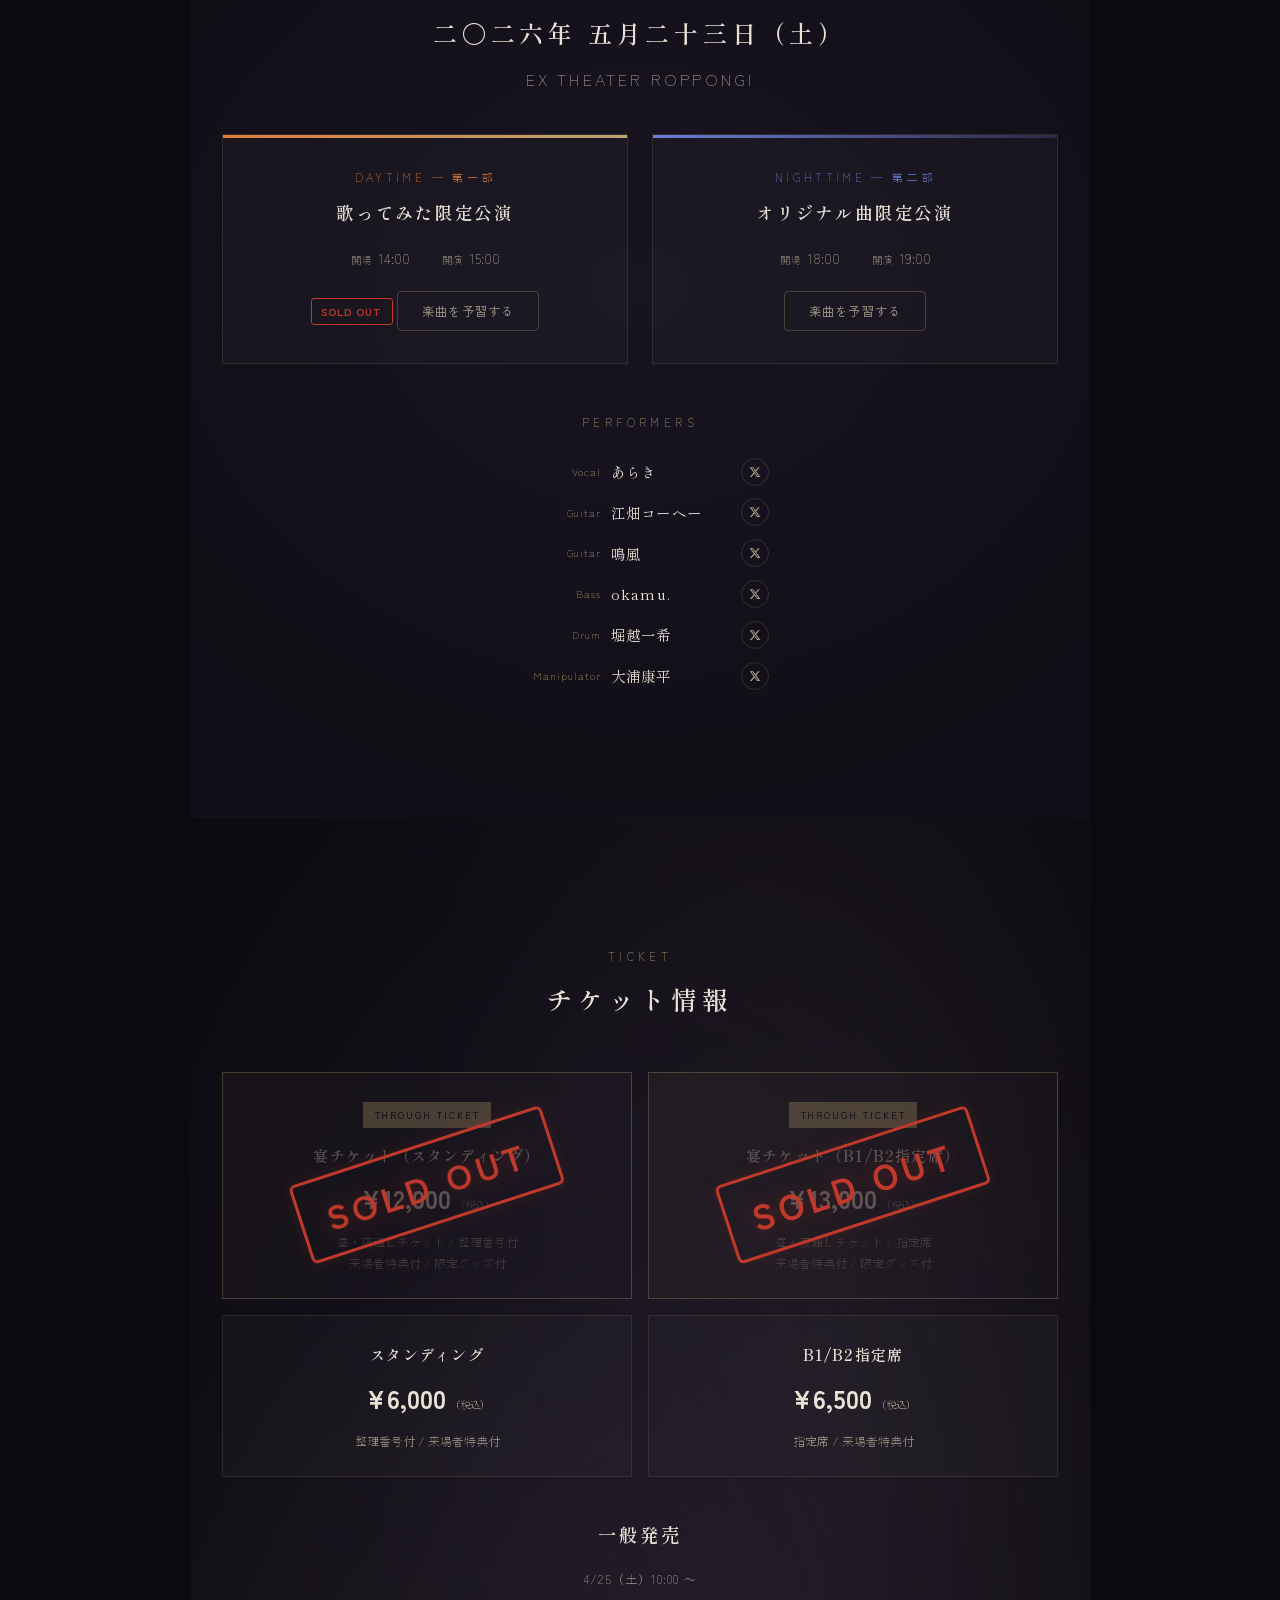
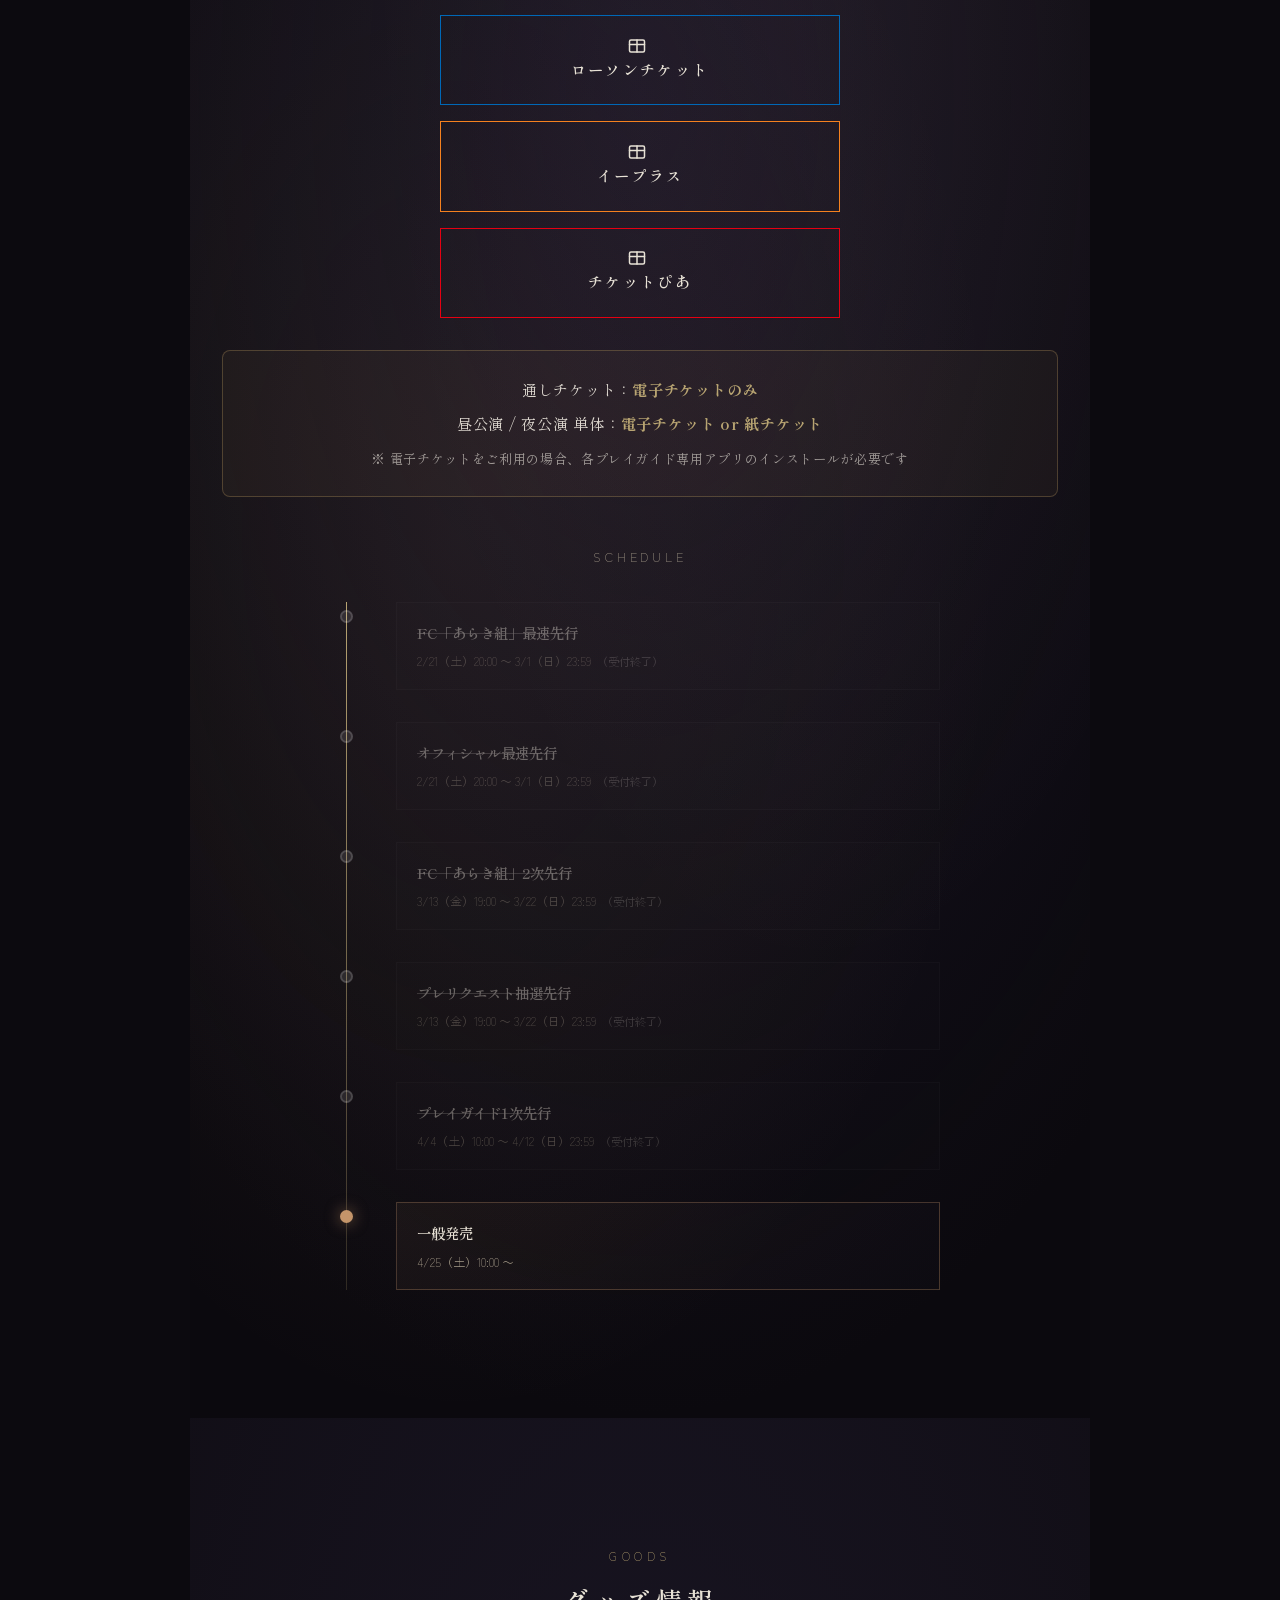
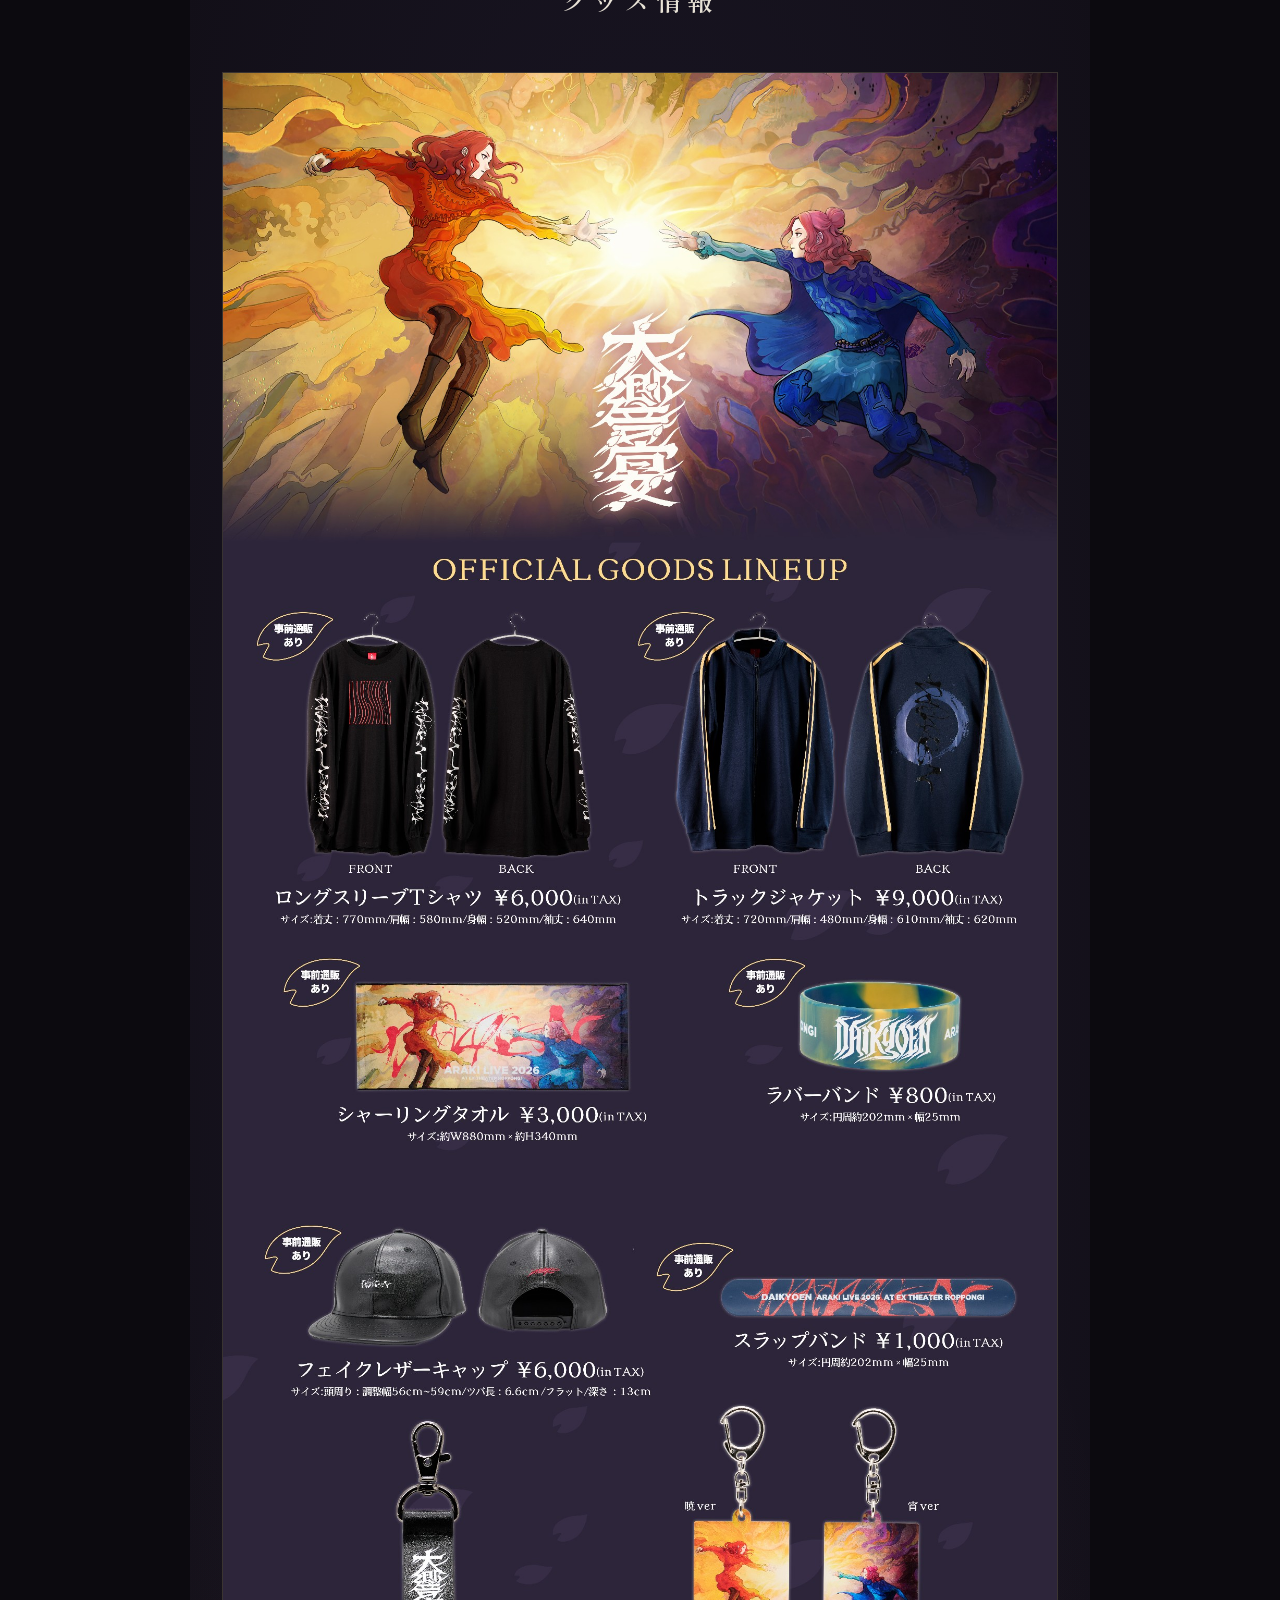
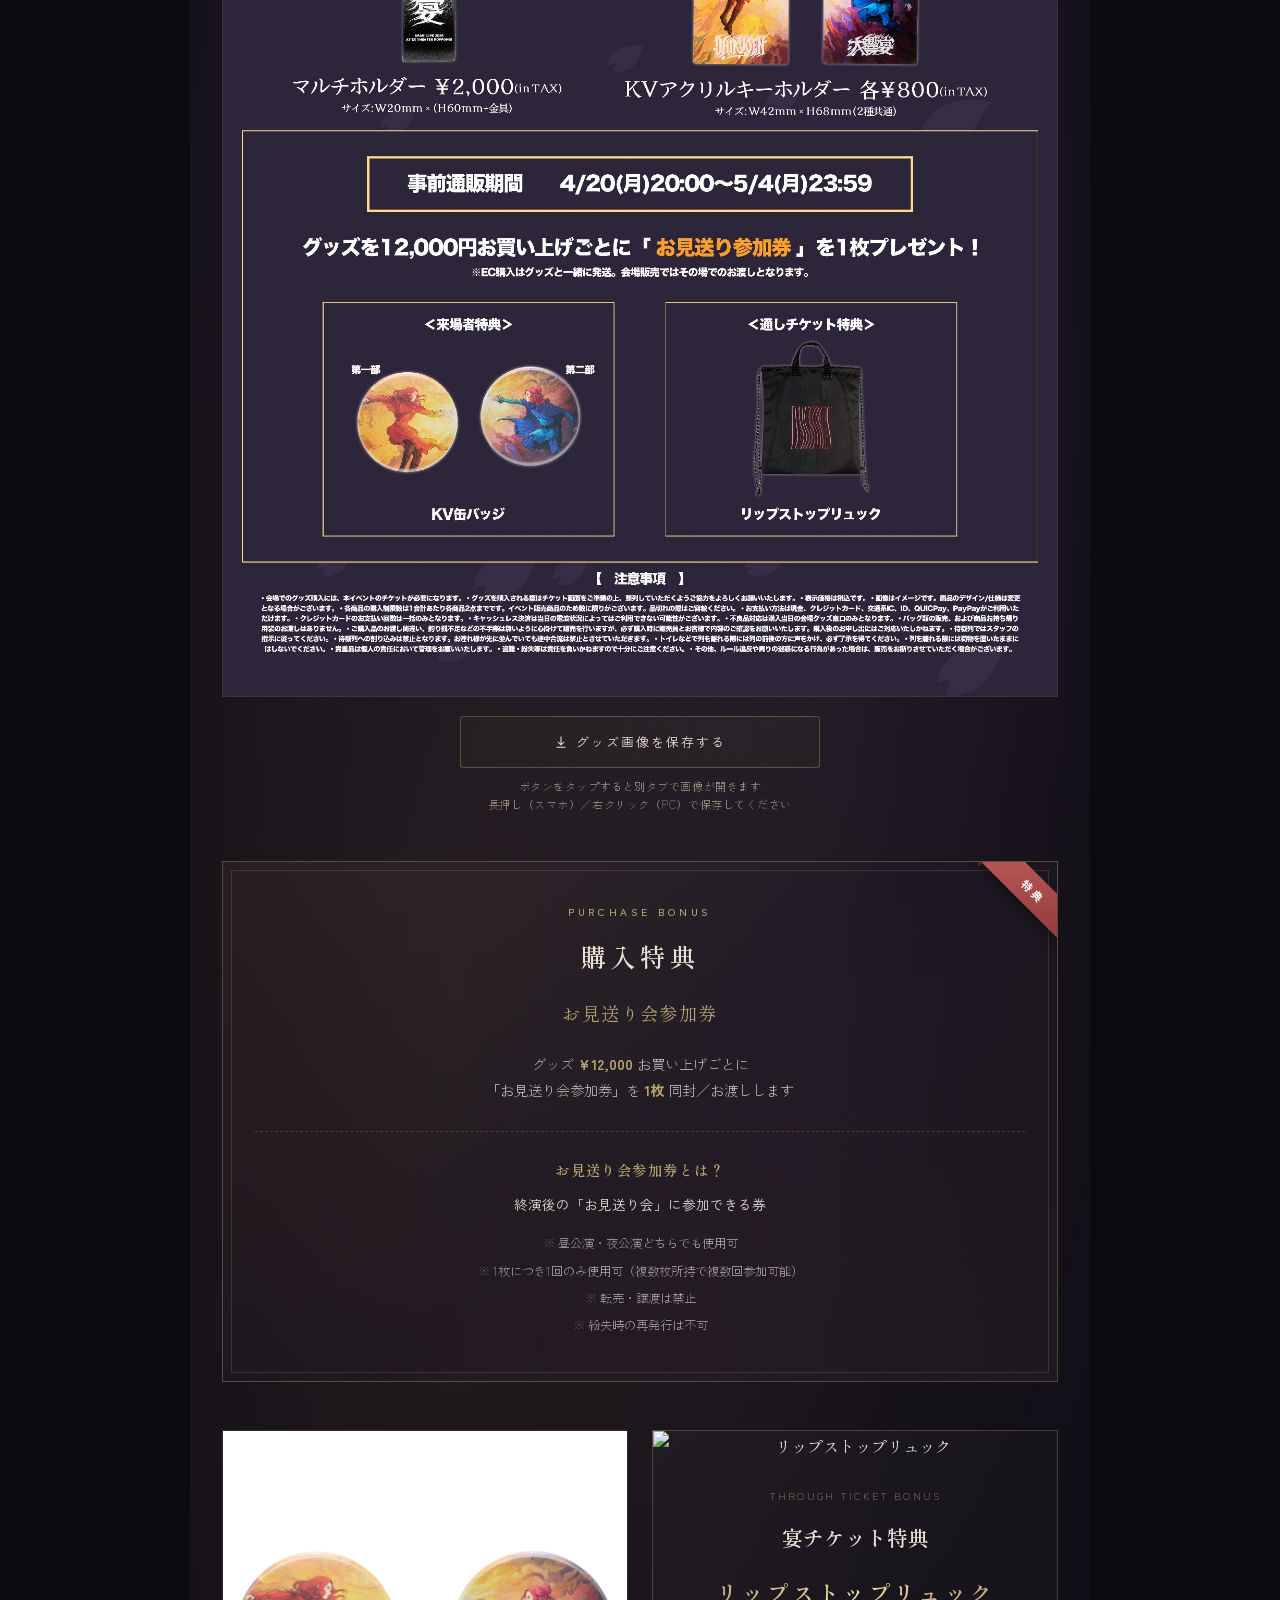
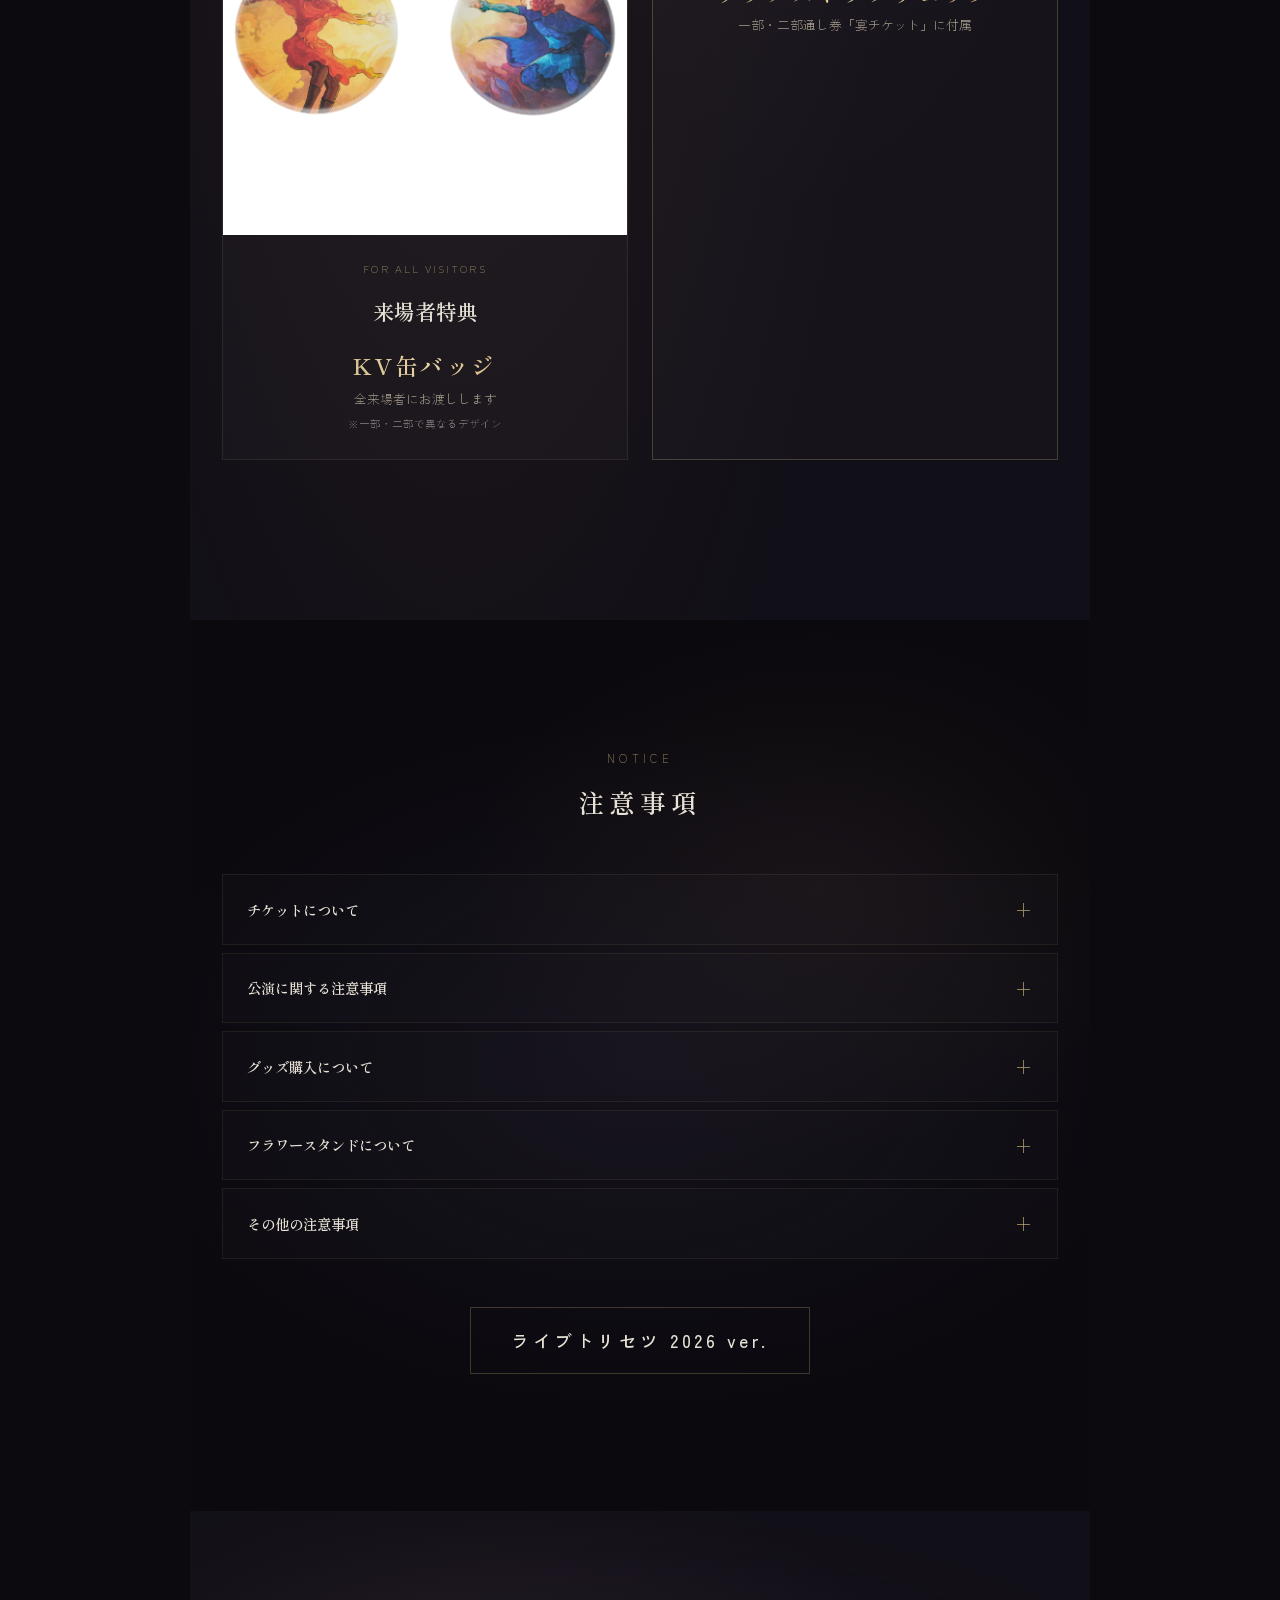
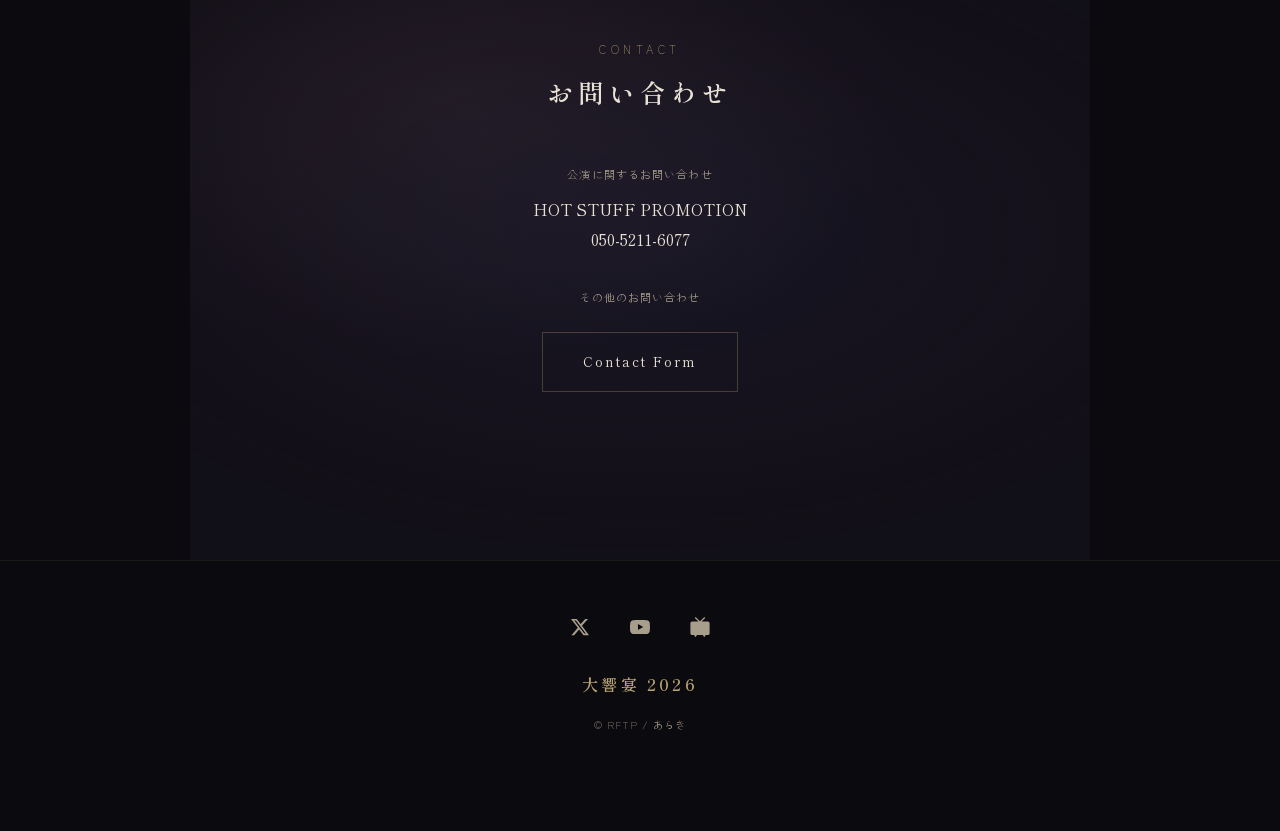
==== commit 524ef3d5: "fix: iOS Safariで背景テクスチャが拡大表示されるバグ修正 background-attachment:fixed + background-size:cover が iOS Safari" ====
--- a/index.html
+++ b/index.html
@@ -121,11 +121,25 @@
 
 body {
   font-family: var(--font-mincho);
-  background: var(--bg) url('img/bg-texture.jpg') center / cover fixed;
+  background-color: var(--bg);
   color: var(--fg);
   line-height: 1.9;
   min-height: 100vh;
   overflow-x: hidden;
+  position: relative;
+}
+
+/* 固定背景テクスチャ（iOS Safariでも正しくcoverされるよう疑似要素で実装） */
+body::before {
+  content: '';
+  position: fixed;
+  top: 0;
+  left: 0;
+  width: 100vw;
+  height: 100vh;
+  background: url('img/bg-texture.jpg') center / cover no-repeat;
+  z-index: -1;
+  pointer-events: none;
 }
 
 body.menu-open {
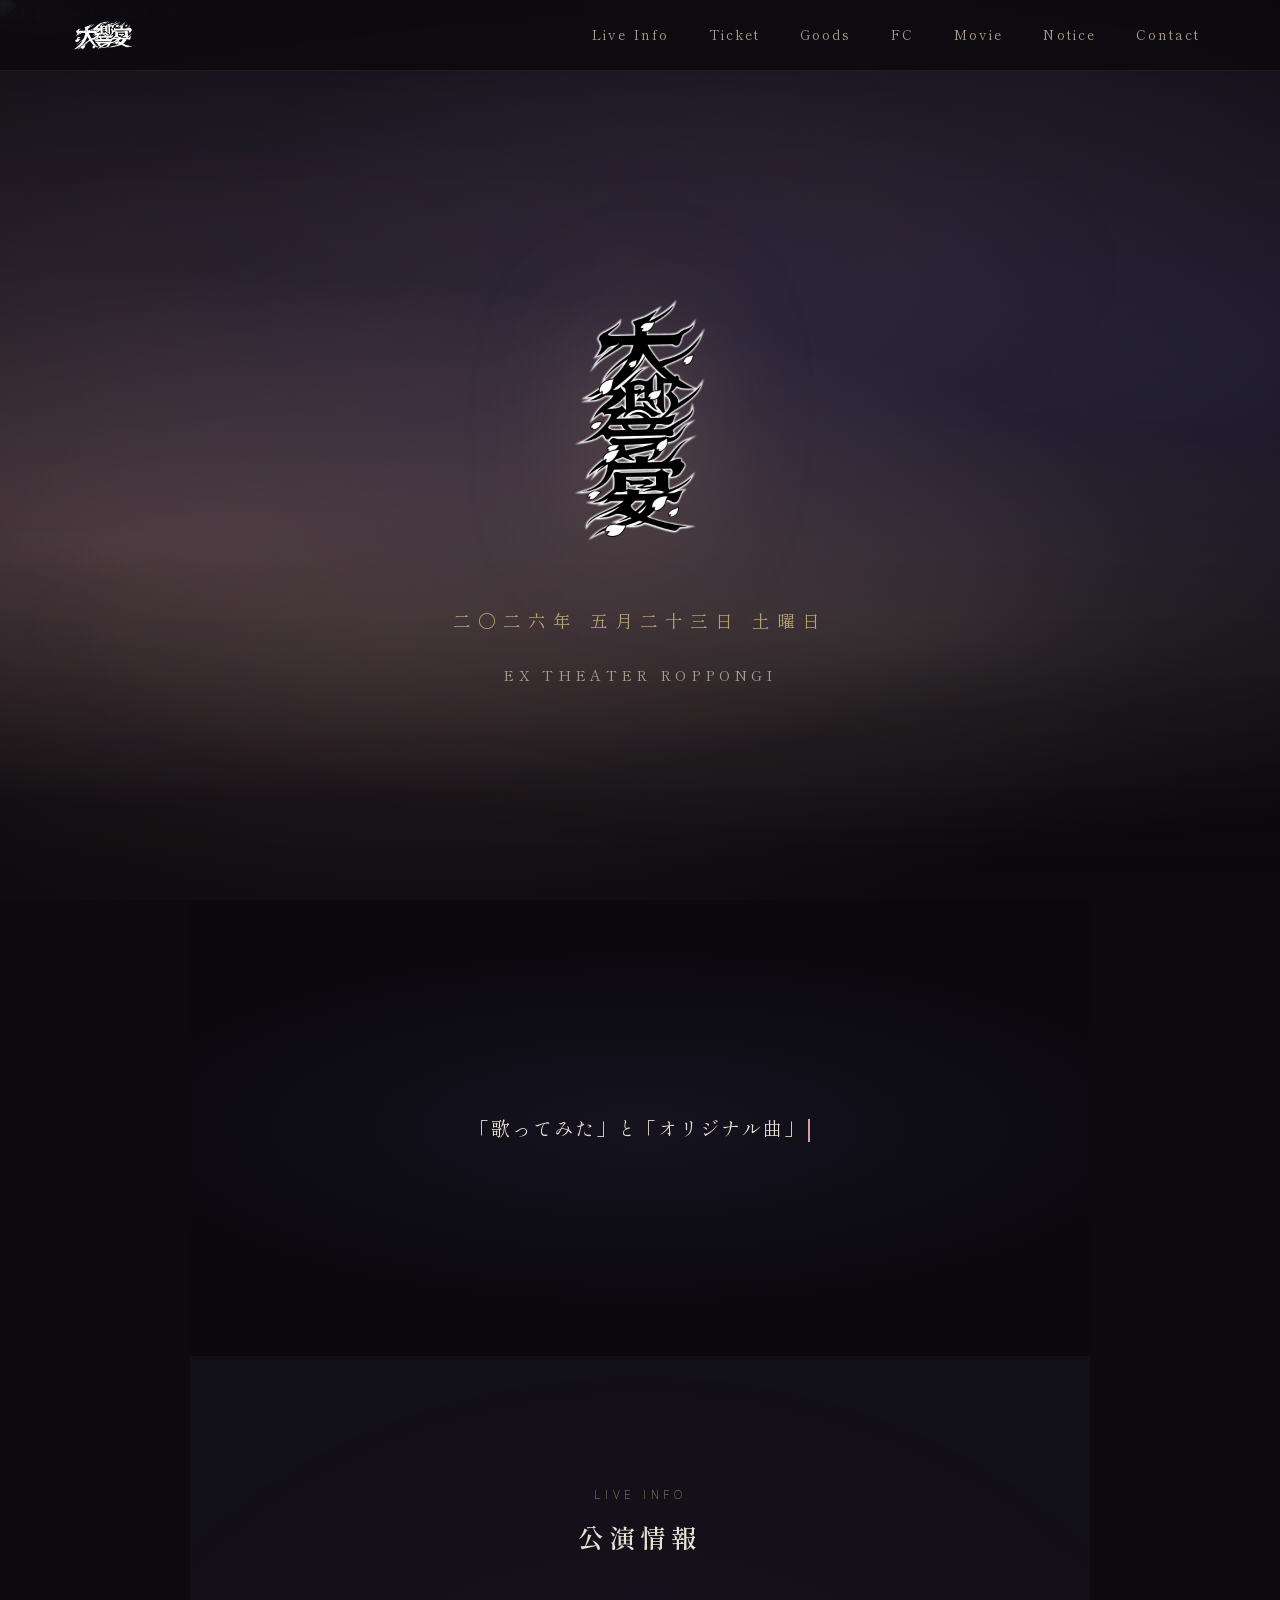
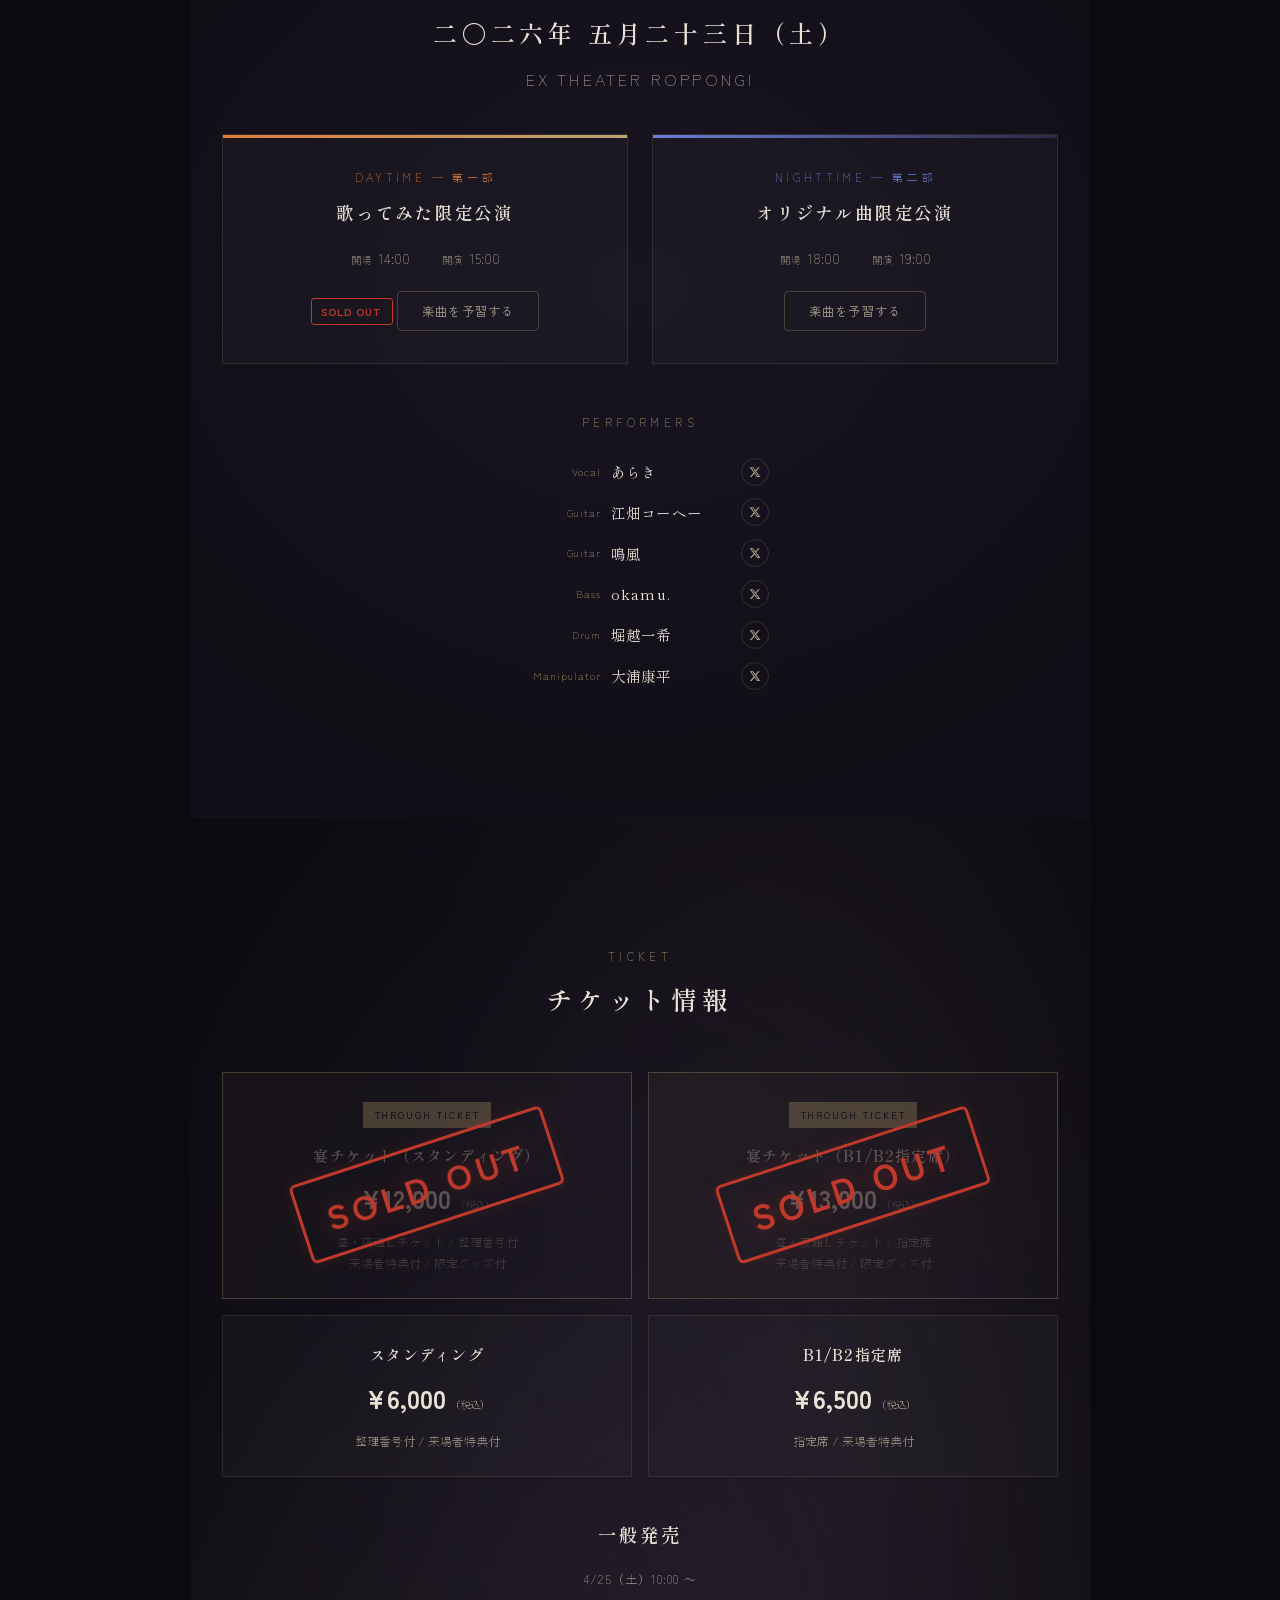
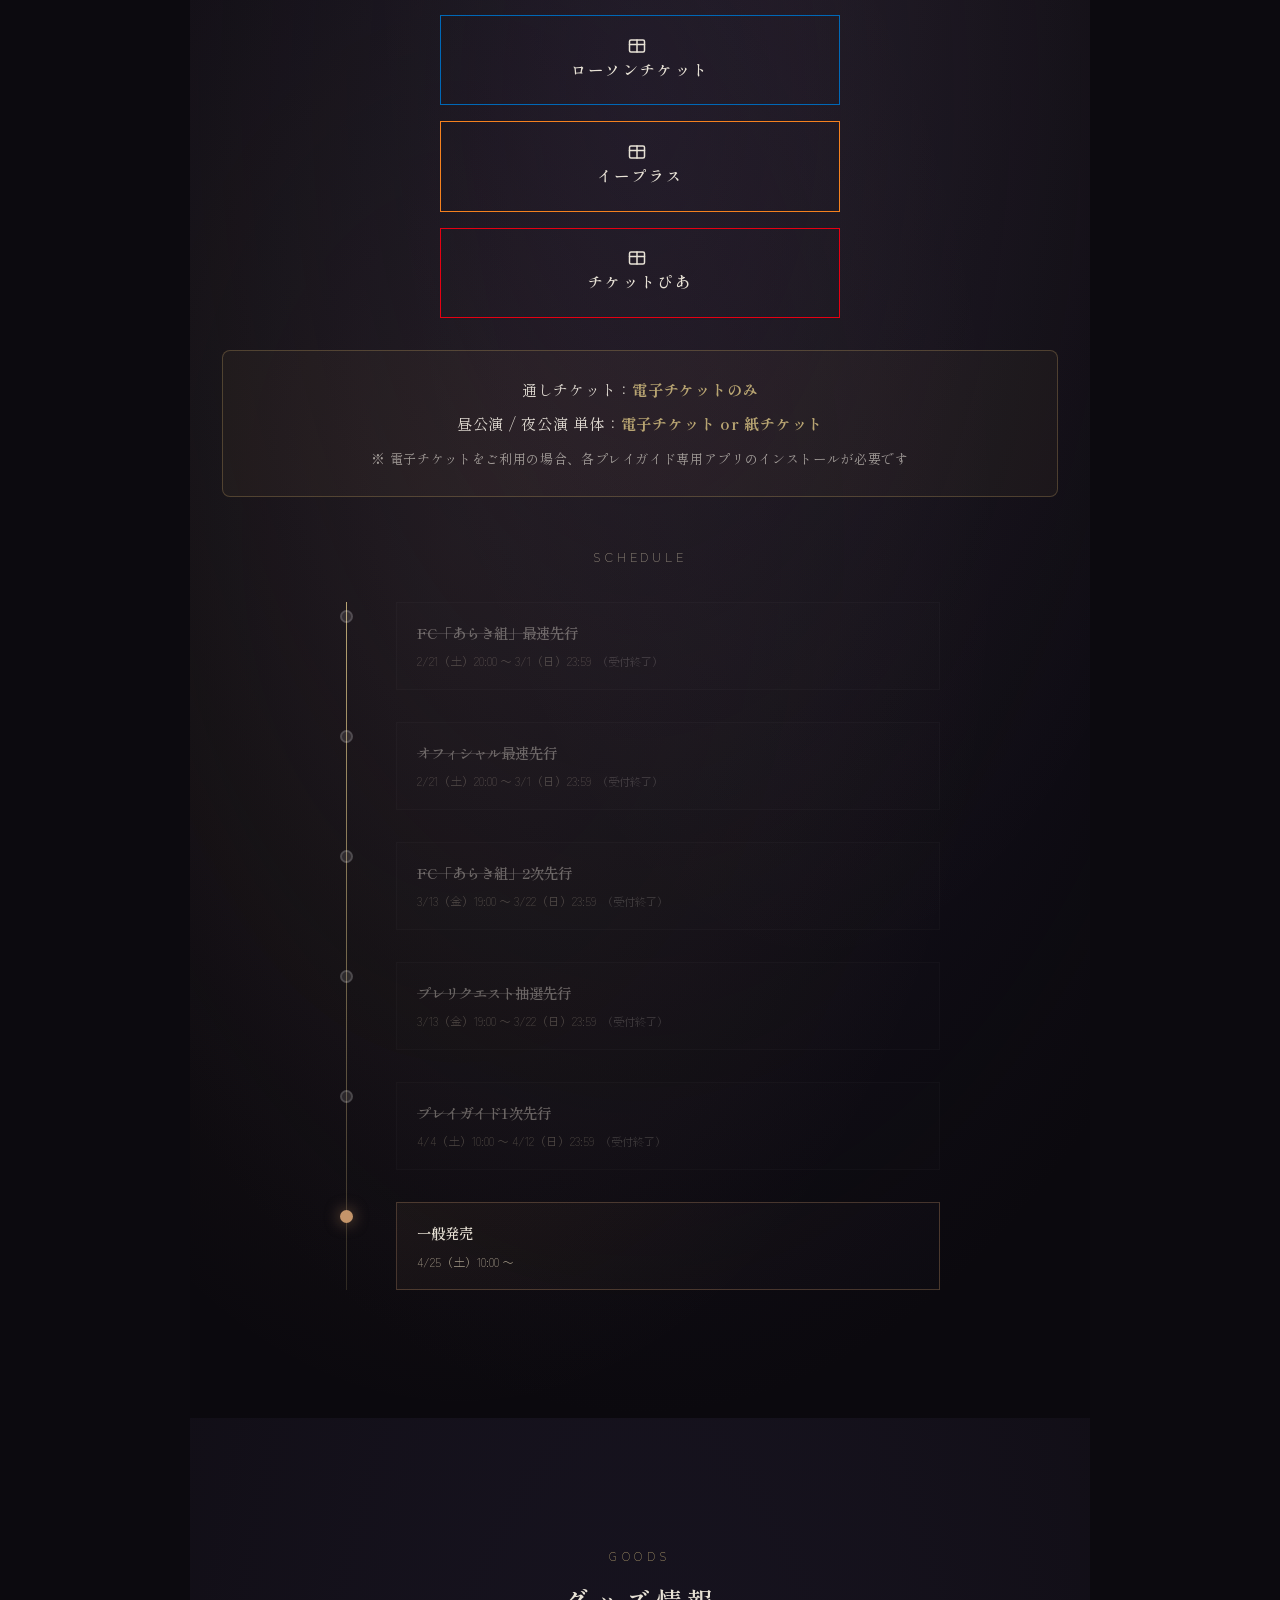
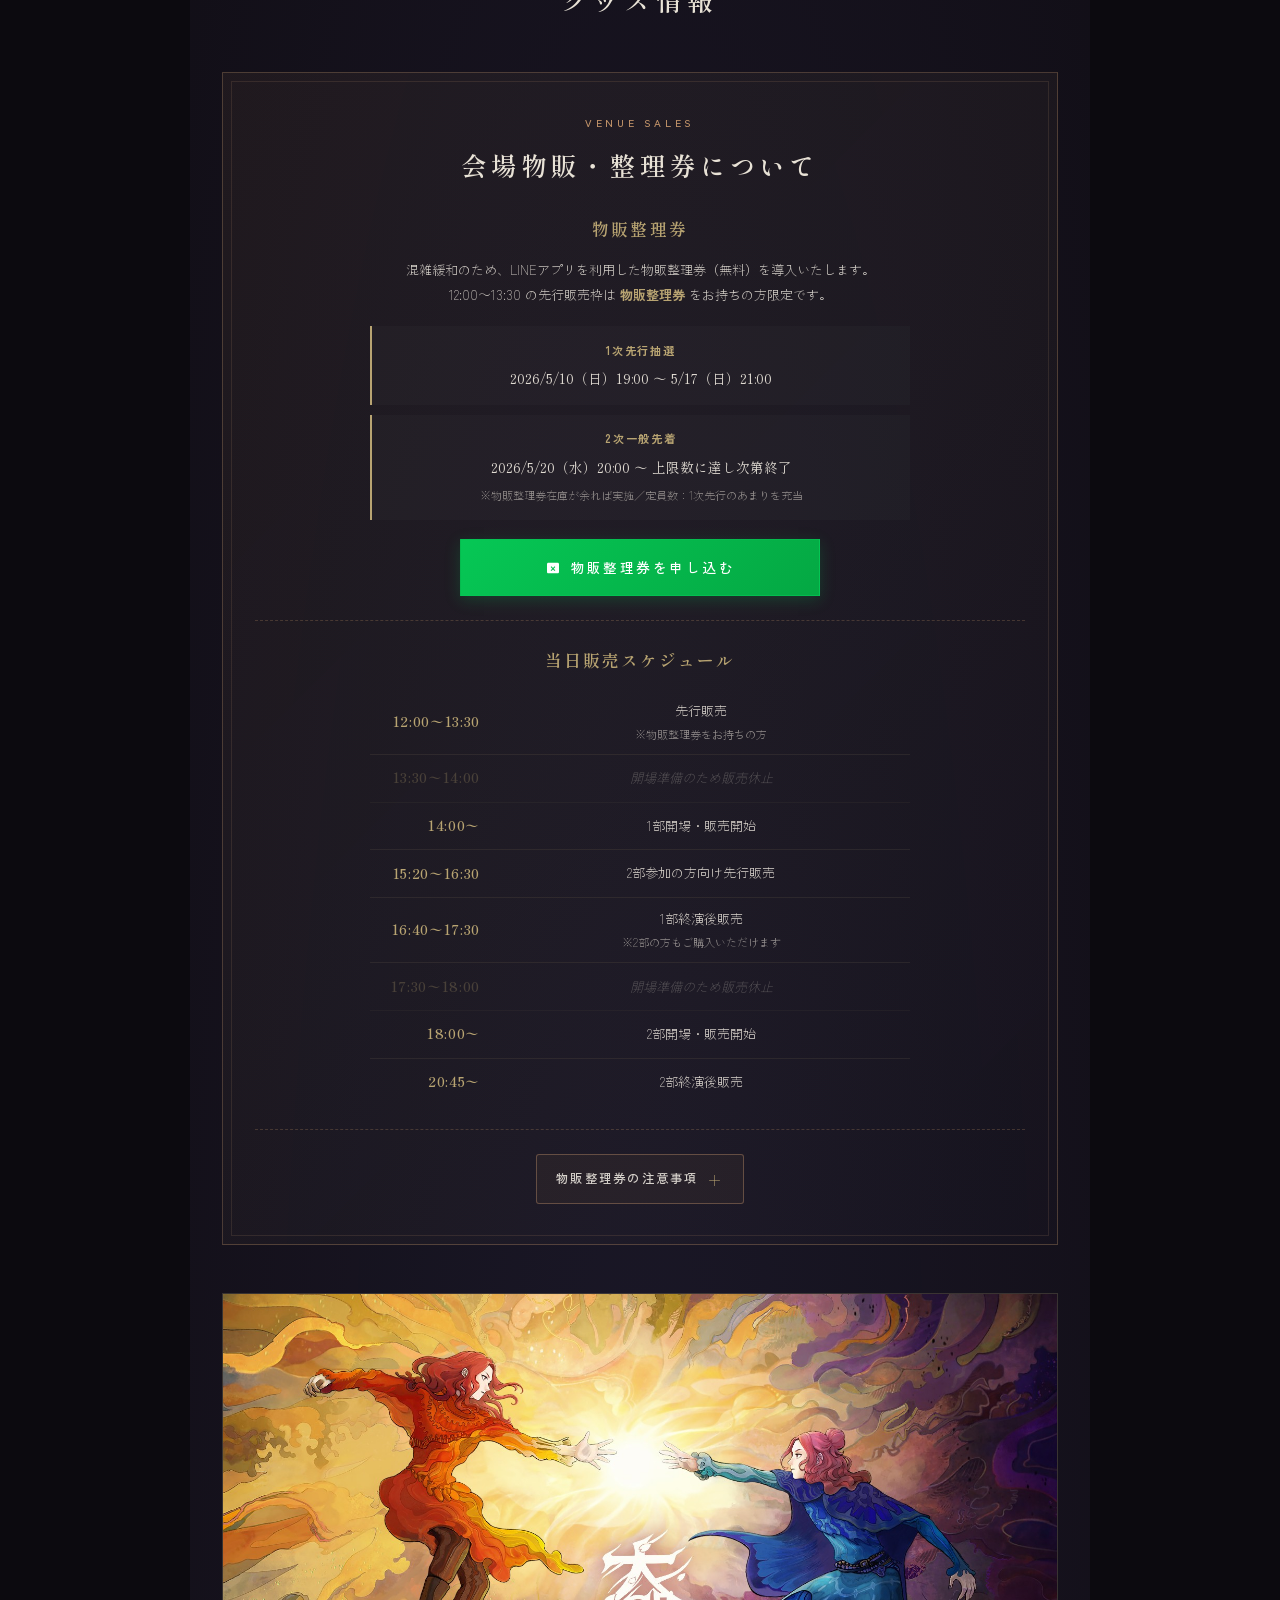
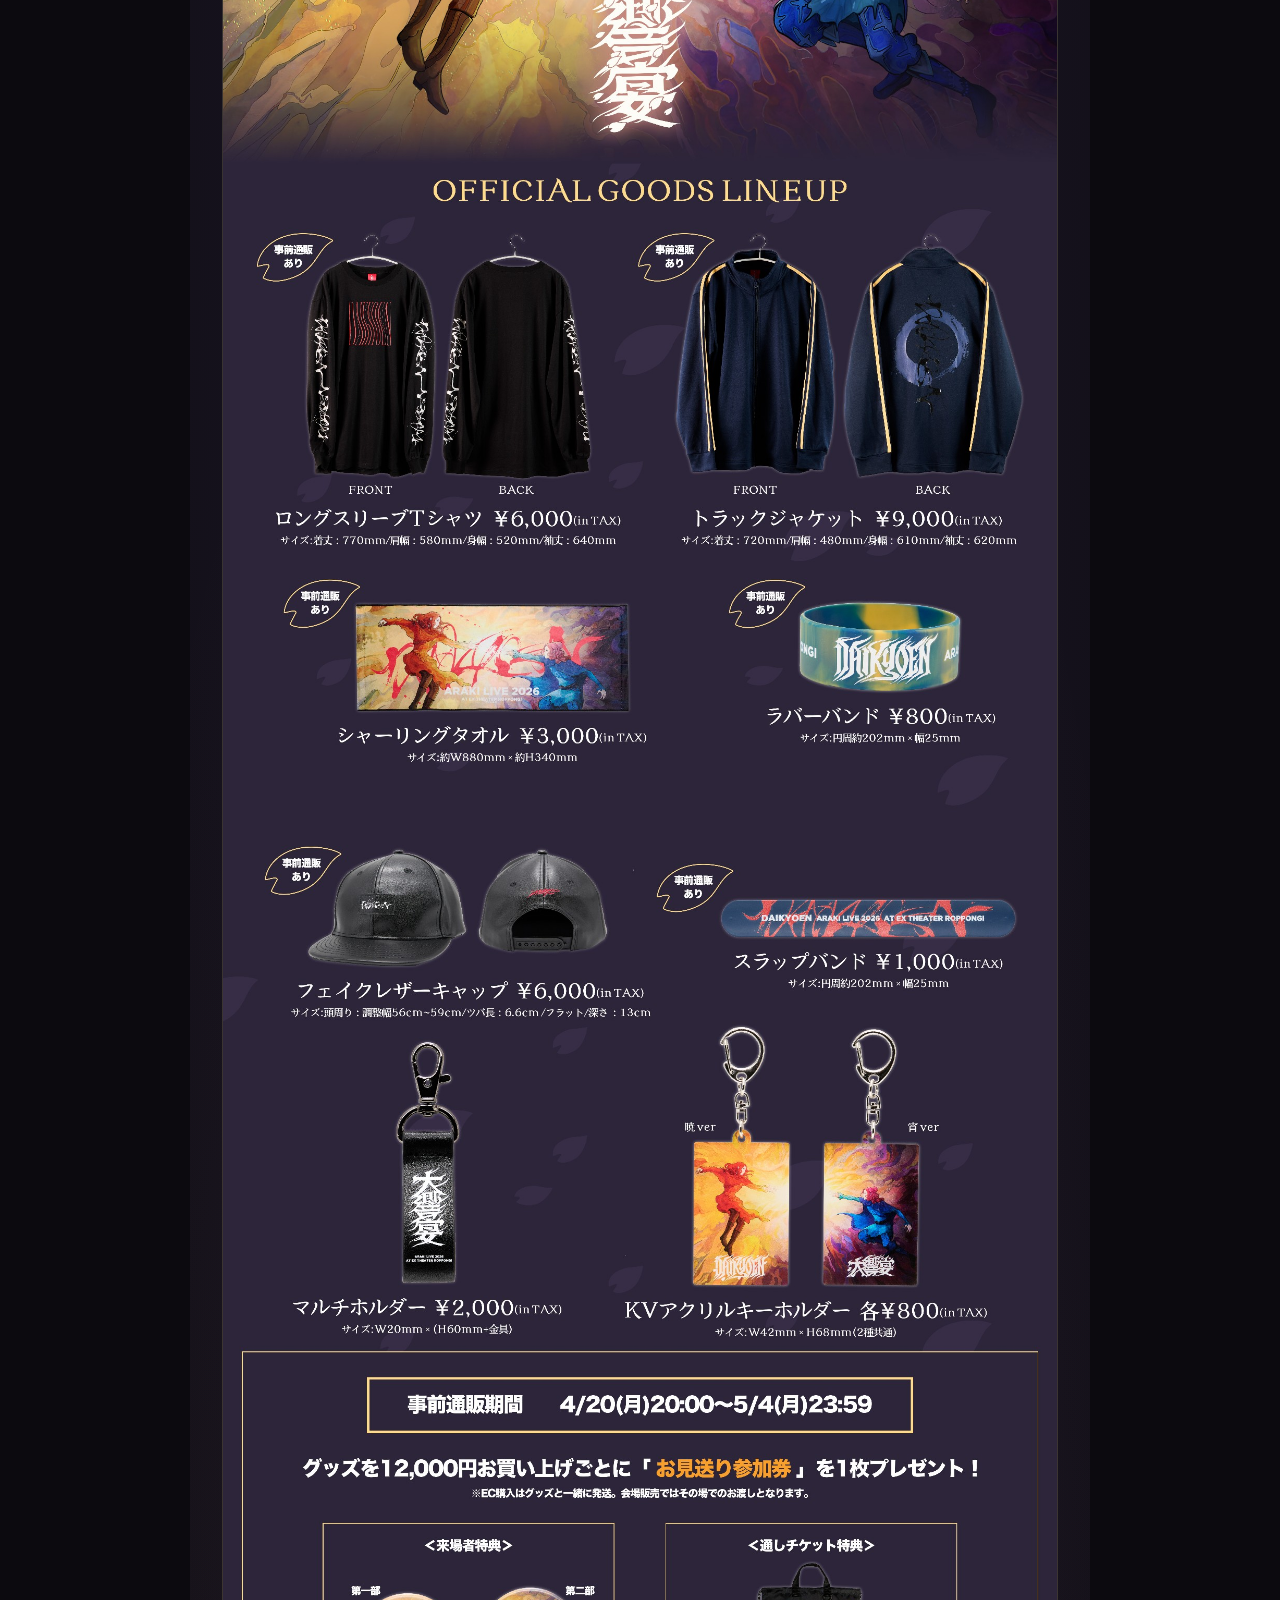
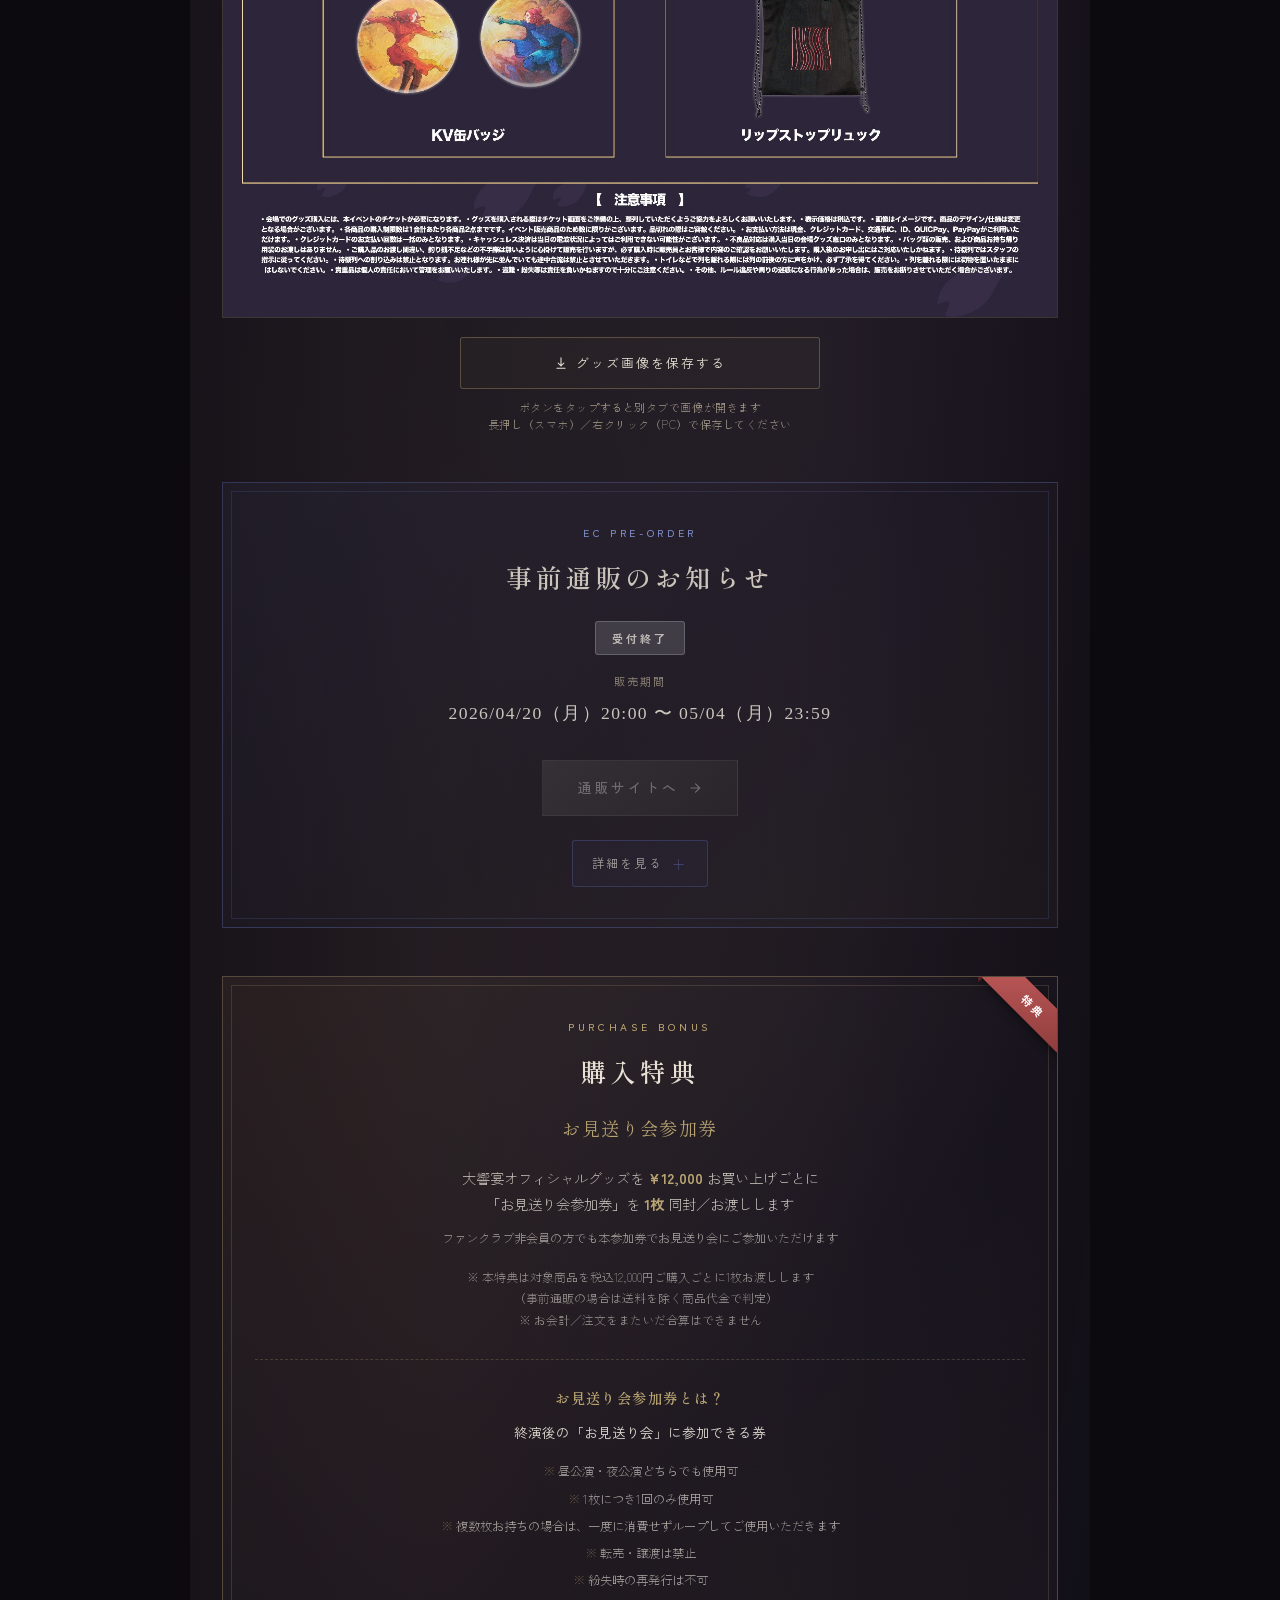
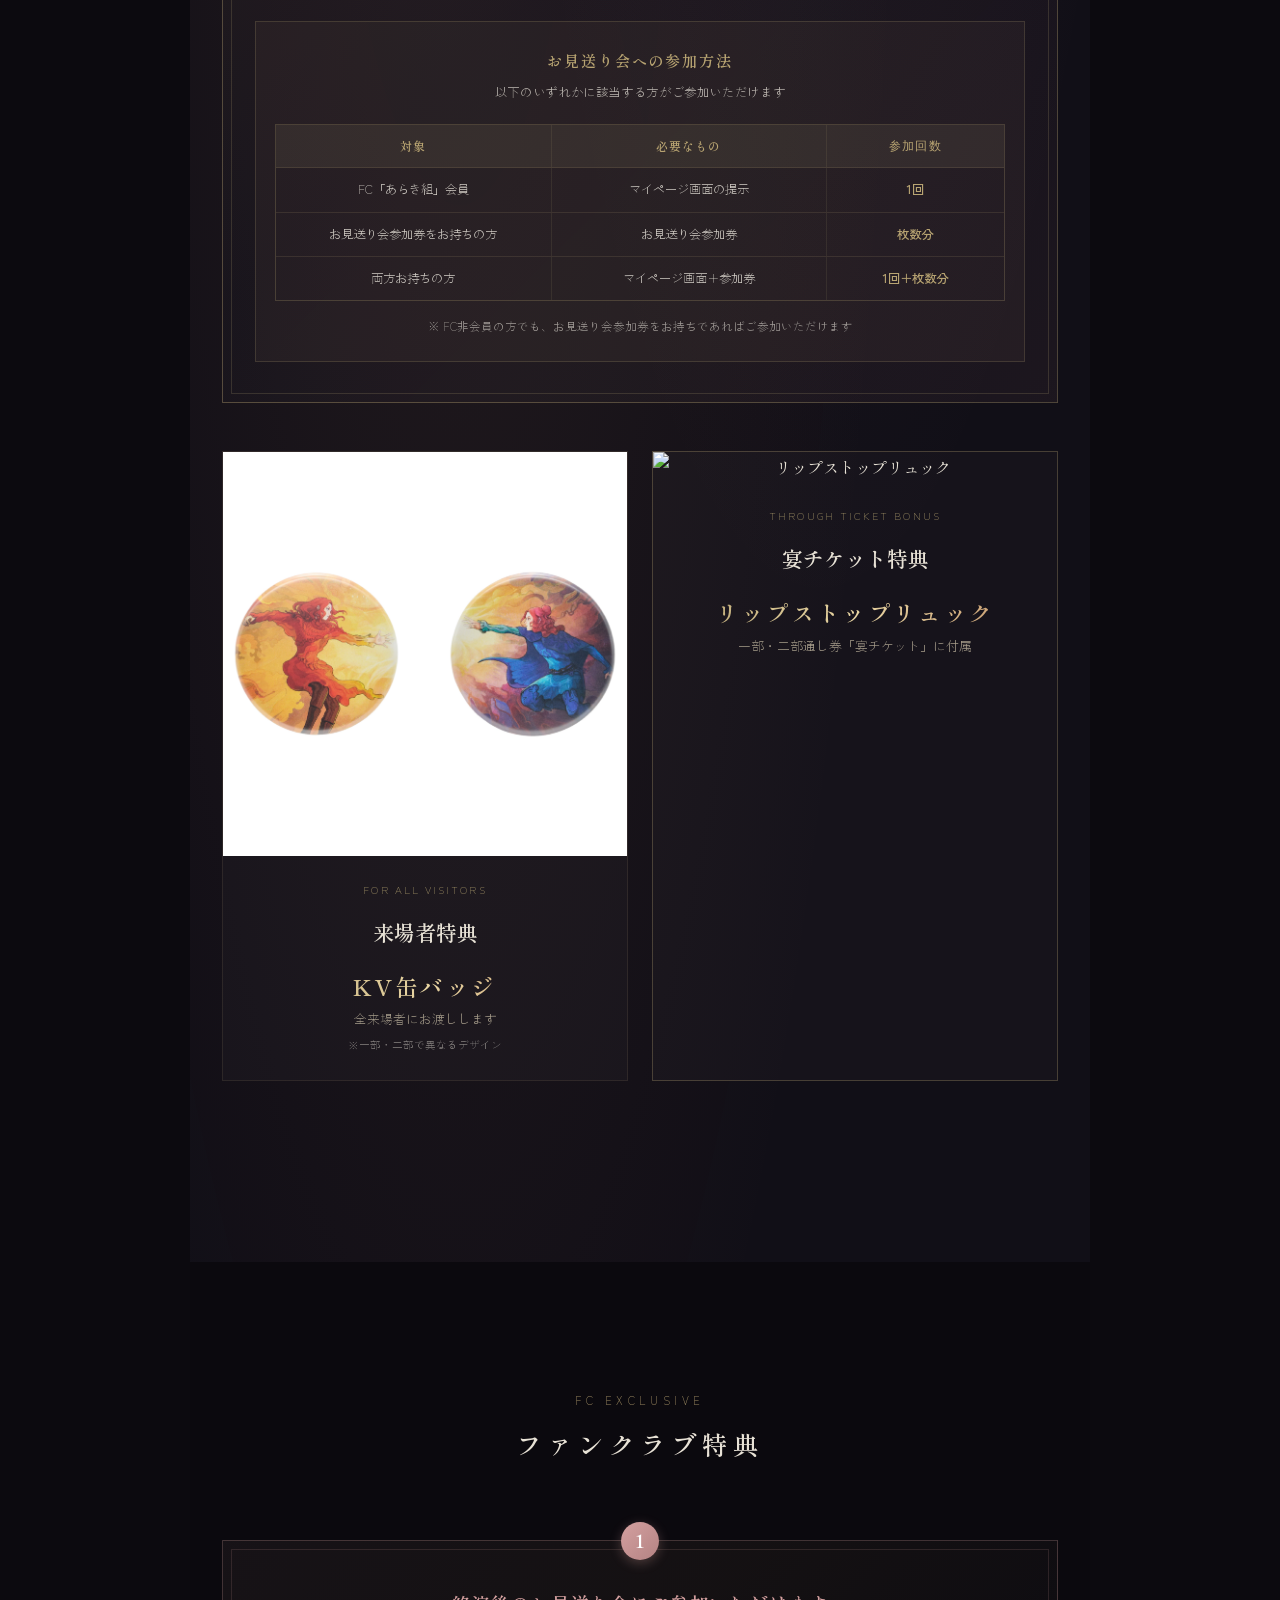
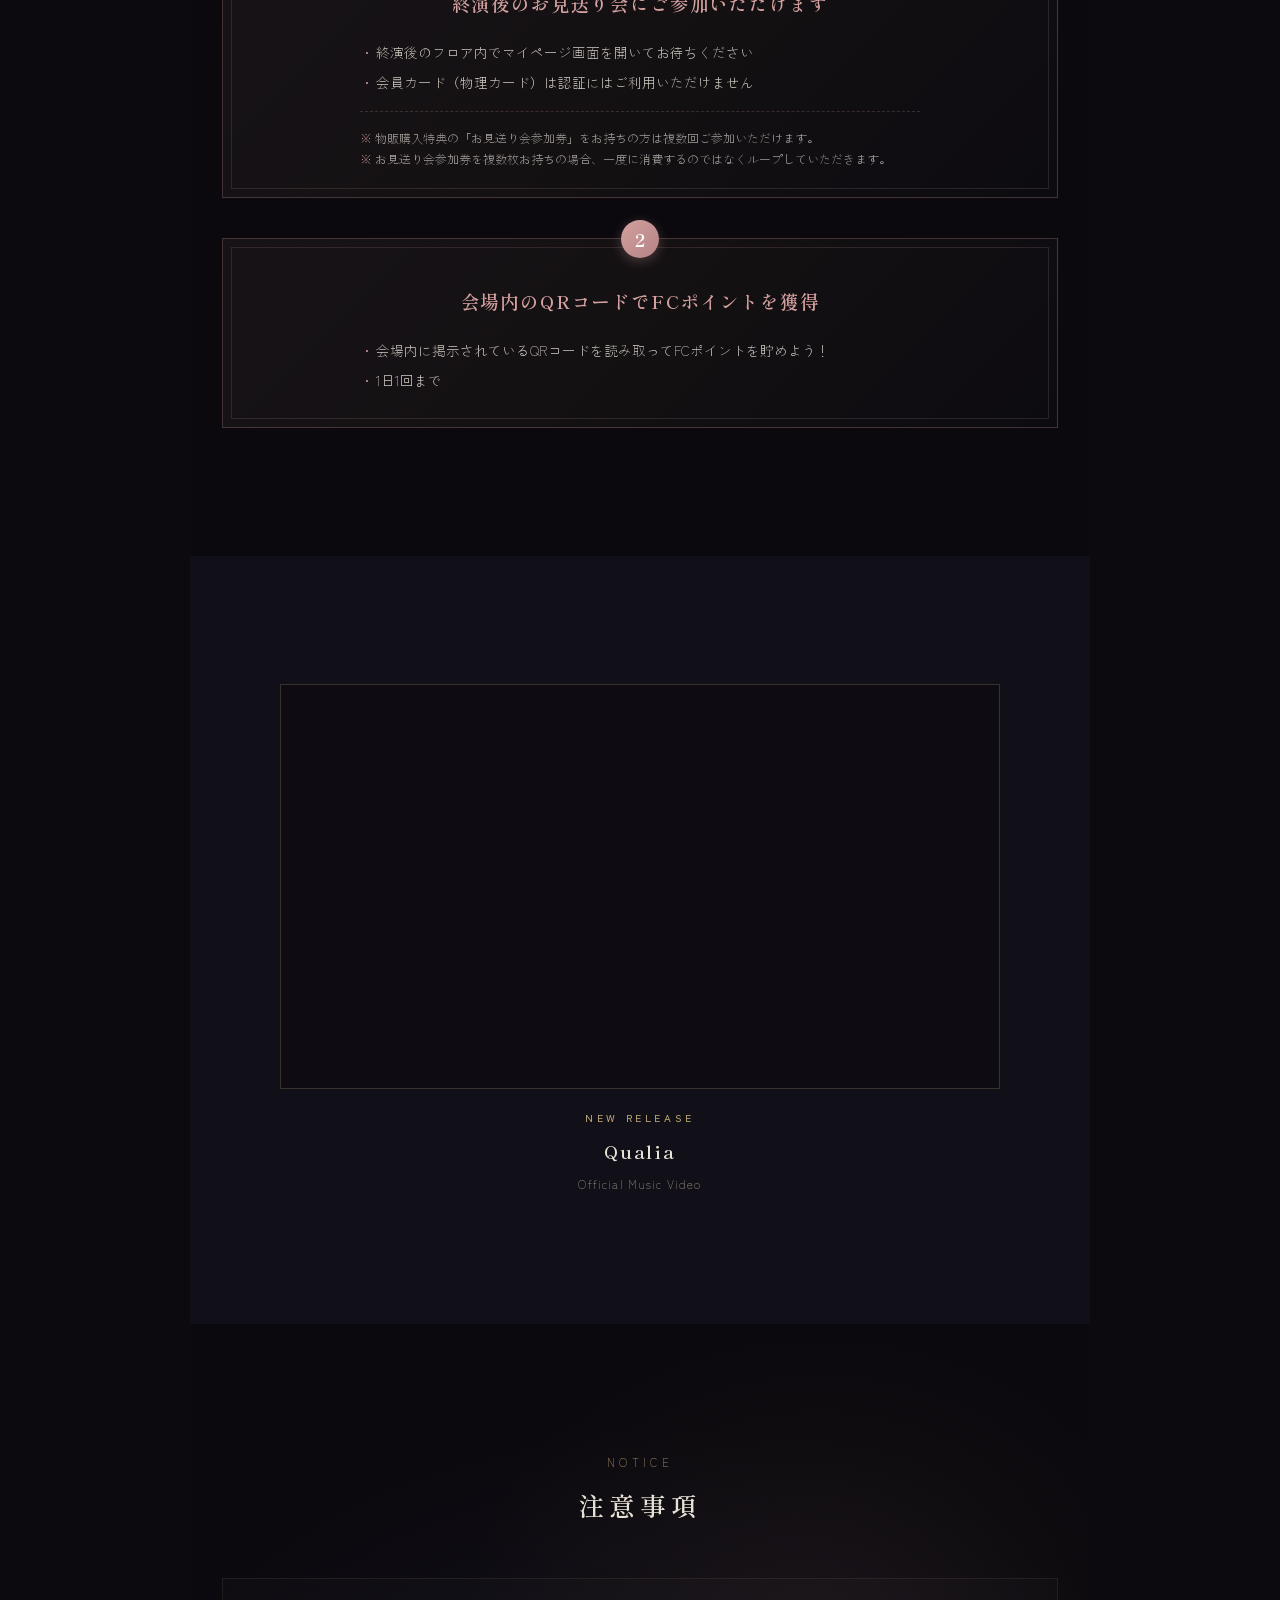
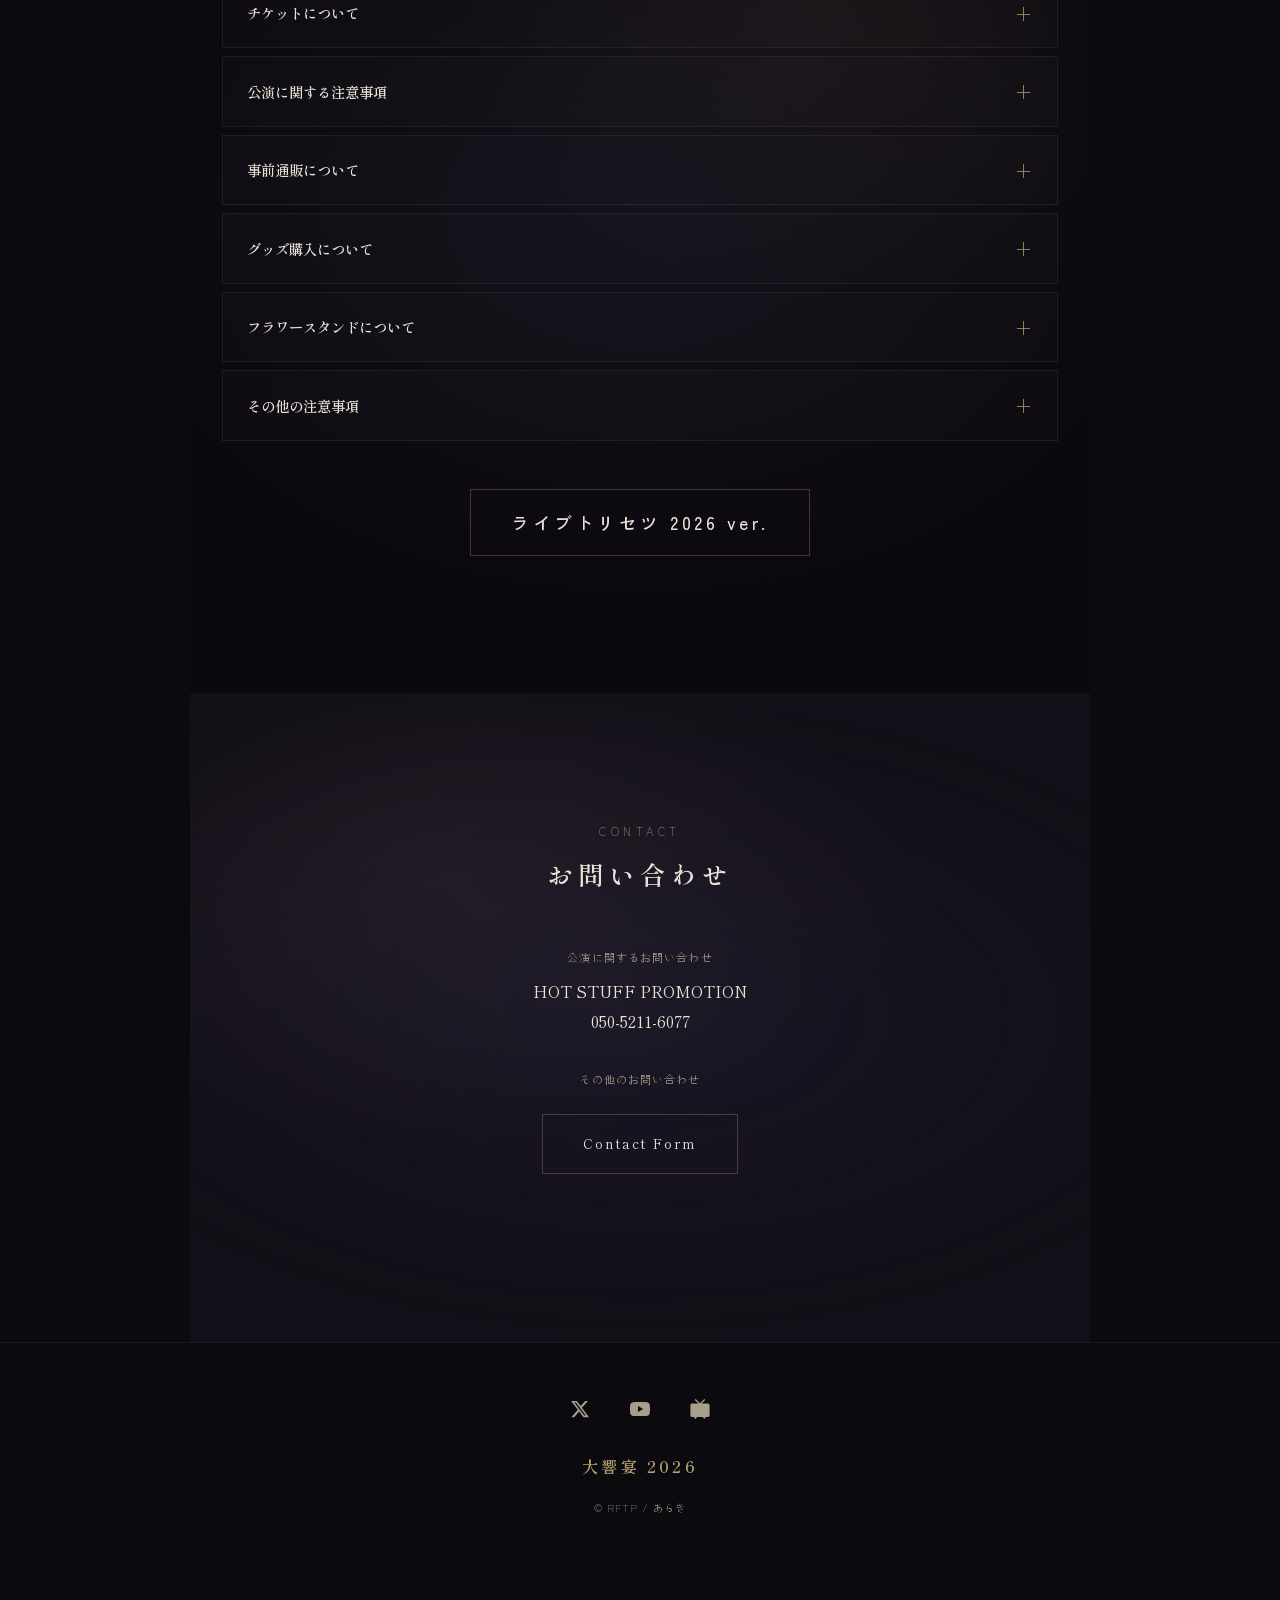
==== commit 6f4de57f: "feat: 会場物販・整理券セクション新設、事前通販を終了表示に、MOVIEセクション本番投入 - Goodsセクション最上部に「会場物販・整理券」ブロック新設   - 物販整理券（LINE申込）：1" ====
--- a/index.html
+++ b/index.html
@@ -1397,6 +1397,17 @@
   color: var(--fg-dim);
 }
 
+.goods-benefits-note {
+  margin-top: 1.5rem;
+  text-align: center;
+  font-family: var(--font-gothic);
+  font-size: 0.78rem;
+  font-weight: 300;
+  letter-spacing: 0.05em;
+  color: rgba(245, 240, 230, 0.6);
+  line-height: 1.7;
+}
+
 /* お品書き画像 */
 .goods-lineup {
   margin-bottom: 1.2rem;
@@ -1468,6 +1479,580 @@
   width: 100%;
   height: auto;
   display: block;
+}
+
+/* 会場物販ブロック */
+.goods-venue-sales {
+  position: relative;
+  margin: 1rem 0 3rem;
+  padding: 2.5rem 2rem;
+  background: linear-gradient(135deg, rgba(196, 149, 106, 0.07) 0%, rgba(184, 164, 114, 0.05) 50%, rgba(45, 40, 69, 0.06) 100%);
+  border: 1px solid rgba(196, 149, 106, 0.3);
+  overflow: hidden;
+}
+
+.goods-venue-sales::after {
+  content: '';
+  position: absolute;
+  top: 8px;
+  left: 8px;
+  right: 8px;
+  bottom: 8px;
+  border: 1px solid rgba(196, 149, 106, 0.15);
+  pointer-events: none;
+}
+
+.goods-venue-sales-label {
+  font-family: var(--font-gothic);
+  font-size: 0.65rem;
+  font-weight: 500;
+  letter-spacing: 0.35em;
+  text-transform: uppercase;
+  color: var(--accent);
+  display: block;
+  margin-bottom: 0.5rem;
+  text-align: center;
+  position: relative;
+  z-index: 1;
+}
+
+.goods-venue-sales-title {
+  font-family: var(--font-mincho);
+  font-size: clamp(1.2rem, 3.5vw, 1.6rem);
+  font-weight: 600;
+  letter-spacing: 0.15em;
+  margin-bottom: 1.5rem;
+  text-align: center;
+  position: relative;
+  z-index: 1;
+}
+
+.goods-venue-sales-block {
+  margin-top: 1.5rem;
+  padding-top: 1.5rem;
+  border-top: 1px dashed rgba(196, 149, 106, 0.25);
+  position: relative;
+  z-index: 1;
+}
+
+.goods-venue-sales-block:first-of-type {
+  margin-top: 0;
+  padding-top: 0;
+  border-top: none;
+}
+
+.goods-venue-sales-block-title {
+  font-family: var(--font-mincho);
+  font-size: clamp(0.95rem, 2.2vw, 1.05rem);
+  font-weight: 600;
+  letter-spacing: 0.12em;
+  color: var(--gold);
+  margin-bottom: 0.8rem;
+  text-align: center;
+}
+
+.goods-venue-sales-block-lead {
+  font-family: var(--font-gothic);
+  font-size: 0.82rem;
+  font-weight: 300;
+  line-height: 1.85;
+  color: rgba(245, 240, 230, 0.85);
+  text-align: center;
+  margin-bottom: 1.2rem;
+}
+
+/* 物販整理券 申込スケジュール */
+.mogiri-schedule {
+  margin: 0 auto 1.2rem;
+  max-width: 540px;
+}
+
+.mogiri-phase {
+  display: grid;
+  grid-template-columns: 1fr;
+  gap: 0.3rem;
+  padding: 0.85rem 1rem;
+  background: rgba(255, 255, 255, 0.02);
+  border-left: 2px solid var(--gold);
+  margin-bottom: 0.6rem;
+}
+
+.mogiri-phase-label {
+  font-family: var(--font-gothic);
+  font-size: 0.7rem;
+  font-weight: 600;
+  letter-spacing: 0.15em;
+  color: var(--gold);
+}
+
+.mogiri-phase-period {
+  font-family: var(--font-mincho);
+  font-size: 0.85rem;
+  font-weight: 400;
+  color: rgba(245, 240, 230, 0.9);
+}
+
+.mogiri-phase-note {
+  font-family: var(--font-gothic);
+  font-size: 0.7rem;
+  font-weight: 300;
+  color: rgba(245, 240, 230, 0.55);
+}
+
+.mogiri-cta-btn {
+  display: flex;
+  align-items: center;
+  justify-content: center;
+  gap: 0.6rem;
+  margin: 1rem auto 0;
+  max-width: 360px;
+  padding: 0.9rem 1.5rem;
+  font-family: var(--font-gothic);
+  font-size: 0.85rem;
+  font-weight: 500;
+  letter-spacing: 0.18em;
+  color: #fff;
+  background: linear-gradient(135deg, #06c755, #04a843);
+  border: 1px solid rgba(6, 199, 85, 0.6);
+  text-decoration: none;
+  transition: all 0.3s ease;
+  box-shadow: 0 4px 15px rgba(6, 199, 85, 0.2);
+}
+
+.mogiri-cta-btn:hover {
+  transform: translateY(-2px);
+  background: linear-gradient(135deg, #08d65b, #05b948);
+  box-shadow: 0 8px 25px rgba(6, 199, 85, 0.35);
+}
+
+.mogiri-cta-btn svg {
+  width: 16px;
+  height: 16px;
+  fill: currentColor;
+}
+
+/* 販売スケジュール タイムライン */
+.sales-timeline {
+  margin: 0 auto;
+  max-width: 540px;
+}
+
+.sales-timeline-row {
+  display: grid;
+  grid-template-columns: 110px 1fr;
+  gap: 0.8rem;
+  padding: 0.65rem 0;
+  border-bottom: 1px solid rgba(184, 164, 114, 0.1);
+  align-items: center;
+}
+
+.sales-timeline-row:last-child {
+  border-bottom: none;
+}
+
+.sales-timeline-time {
+  font-family: var(--font-mincho);
+  font-size: 0.85rem;
+  font-weight: 600;
+  letter-spacing: 0.05em;
+  color: var(--gold);
+  text-align: right;
+}
+
+.sales-timeline-event {
+  font-family: var(--font-gothic);
+  font-size: 0.82rem;
+  font-weight: 300;
+  line-height: 1.7;
+  color: rgba(245, 240, 230, 0.9);
+}
+
+.sales-timeline-event small {
+  display: block;
+  font-size: 0.7rem;
+  color: rgba(245, 240, 230, 0.55);
+  margin-top: 0.15rem;
+}
+
+.sales-timeline-row.pause {
+  opacity: 0.55;
+}
+
+.sales-timeline-row.pause .sales-timeline-time {
+  color: rgba(184, 164, 114, 0.5);
+}
+
+.sales-timeline-row.pause .sales-timeline-event {
+  font-style: italic;
+  color: rgba(245, 240, 230, 0.55);
+}
+
+@media (max-width: 480px) {
+  .sales-timeline-row {
+    grid-template-columns: 92px 1fr;
+    gap: 0.6rem;
+  }
+
+  .sales-timeline-time {
+    font-size: 0.78rem;
+  }
+
+  .sales-timeline-event {
+    font-size: 0.78rem;
+  }
+}
+
+/* 物販整理券 注意事項アコーディオン */
+.venue-sales-details {
+  margin-top: 1.5rem;
+  padding-top: 1.5rem;
+  border-top: 1px dashed rgba(196, 149, 106, 0.25);
+  text-align: center;
+  position: relative;
+  z-index: 1;
+}
+
+.venue-sales-details summary {
+  display: inline-flex;
+  align-items: center;
+  justify-content: center;
+  gap: 0.5rem;
+  padding: 0.55rem 1.2rem;
+  font-family: var(--font-gothic);
+  font-size: 0.78rem;
+  font-weight: 500;
+  letter-spacing: 0.18em;
+  color: rgba(245, 240, 230, 0.85);
+  border: 1px solid rgba(196, 149, 106, 0.4);
+  background: rgba(196, 149, 106, 0.06);
+  border-radius: 3px;
+  cursor: pointer;
+  transition: all 0.3s ease;
+  list-style: none;
+  user-select: none;
+}
+
+.venue-sales-details summary::-webkit-details-marker {
+  display: none;
+}
+
+.venue-sales-details summary::after {
+  content: '+';
+  font-family: var(--font-gothic);
+  font-size: 1rem;
+  font-weight: 300;
+  color: var(--gold);
+  transition: transform 0.3s ease;
+}
+
+.venue-sales-details[open] summary::after {
+  transform: rotate(45deg);
+}
+
+.venue-sales-details summary:hover {
+  color: var(--gold);
+  border-color: var(--gold);
+  background: rgba(196, 149, 106, 0.12);
+}
+
+.venue-sales-notes {
+  list-style: none;
+  padding: 1.2rem 0 0 0;
+  margin: 0;
+  text-align: left;
+  max-width: 600px;
+  margin-left: auto;
+  margin-right: auto;
+}
+
+.venue-sales-notes li {
+  font-family: var(--font-gothic);
+  font-size: 0.78rem;
+  font-weight: 300;
+  line-height: 1.85;
+  color: rgba(245, 240, 230, 0.78);
+  padding-left: 1.2em;
+  position: relative;
+  margin-bottom: 0.55rem;
+}
+
+.venue-sales-notes li::before {
+  content: '・';
+  position: absolute;
+  left: 0;
+  color: var(--gold);
+}
+
+/* 事前通販カード */
+.goods-ec-preorder {
+  position: relative;
+  margin: 1rem 0 3rem;
+  padding: 2.5rem 2rem;
+  background: linear-gradient(135deg, rgba(107, 127, 215, 0.08) 0%, rgba(45, 40, 69, 0.12) 50%, rgba(184, 164, 114, 0.05) 100%);
+  border: 1px solid rgba(107, 127, 215, 0.35);
+  overflow: hidden;
+  text-align: center;
+}
+
+.goods-ec-preorder::before {
+  content: '';
+  position: absolute;
+  top: 0;
+  left: -100%;
+  width: 100%;
+  height: 100%;
+  background: linear-gradient(90deg, transparent, rgba(107, 127, 215, 0.08), transparent);
+  animation: shimmer 5s ease-in-out infinite;
+  pointer-events: none;
+}
+
+.goods-ec-preorder::after {
+  content: '';
+  position: absolute;
+  top: 8px;
+  left: 8px;
+  right: 8px;
+  bottom: 8px;
+  border: 1px solid rgba(107, 127, 215, 0.2);
+  pointer-events: none;
+}
+
+.goods-ec-preorder-label {
+  font-family: var(--font-gothic);
+  font-size: 0.65rem;
+  font-weight: 500;
+  letter-spacing: 0.35em;
+  text-transform: uppercase;
+  color: #8ea0e8;
+  display: block;
+  margin-bottom: 0.6rem;
+  position: relative;
+  z-index: 1;
+}
+
+.goods-ec-preorder-title {
+  font-family: var(--font-mincho);
+  font-size: clamp(1.2rem, 3.5vw, 1.6rem);
+  font-weight: 600;
+  letter-spacing: 0.15em;
+  margin-bottom: 1.2rem;
+  position: relative;
+  z-index: 1;
+}
+
+.goods-ec-preorder-period-label {
+  font-family: var(--font-gothic);
+  font-size: 0.7rem;
+  font-weight: 400;
+  letter-spacing: 0.2em;
+  color: var(--fg-dim);
+  display: block;
+  margin-bottom: 0.3rem;
+  position: relative;
+  z-index: 1;
+}
+
+.goods-ec-preorder-period {
+  font-family: var(--font-mincho);
+  font-size: clamp(0.95rem, 2.3vw, 1.1rem);
+  font-weight: 500;
+  letter-spacing: 0.08em;
+  color: var(--fg);
+  margin-bottom: 1.8rem;
+  position: relative;
+  z-index: 1;
+}
+
+.goods-ec-preorder-btn {
+  display: inline-flex;
+  align-items: center;
+  justify-content: center;
+  gap: 0.6rem;
+  padding: 0.9rem 2.2rem;
+  font-family: var(--font-gothic);
+  font-size: 0.85rem;
+  font-weight: 500;
+  letter-spacing: 0.2em;
+  color: #fff;
+  background: linear-gradient(135deg, #6b7fd7, #4a5a9f);
+  border: 1px solid rgba(107, 127, 215, 0.6);
+  text-decoration: none;
+  transition: all 0.3s ease;
+  position: relative;
+  z-index: 1;
+  box-shadow: 0 4px 15px rgba(107, 127, 215, 0.2);
+}
+
+.goods-ec-preorder-btn:hover {
+  transform: translateY(-2px);
+  background: linear-gradient(135deg, #7a8ee2, #5569b0);
+  box-shadow: 0 8px 25px rgba(107, 127, 215, 0.35);
+}
+
+/* 事前通販 受付終了 */
+.goods-ec-preorder.ended {
+  opacity: 0.85;
+}
+
+.goods-ec-preorder.ended::before {
+  display: none;
+}
+
+.goods-ec-preorder-ended-badge {
+  display: inline-block;
+  margin-bottom: 1rem;
+  padding: 0.35rem 1rem;
+  font-family: var(--font-gothic);
+  font-size: 0.7rem;
+  font-weight: 600;
+  letter-spacing: 0.25em;
+  color: rgba(245, 240, 230, 0.85);
+  background: rgba(120, 120, 130, 0.4);
+  border: 1px solid rgba(180, 180, 190, 0.4);
+  border-radius: 3px;
+  position: relative;
+  z-index: 1;
+}
+
+.goods-ec-preorder.ended .goods-ec-preorder-btn {
+  pointer-events: none;
+  opacity: 0.4;
+  filter: grayscale(0.8);
+  background: linear-gradient(135deg, #555, #333);
+  border-color: rgba(180, 180, 190, 0.3);
+  box-shadow: none;
+}
+
+/* 事前通販 詳細アコーディオン */
+.goods-ec-preorder-details {
+  margin-top: 1.5rem;
+  position: relative;
+  z-index: 1;
+}
+
+.goods-ec-preorder-details summary {
+  display: inline-flex;
+  align-items: center;
+  justify-content: center;
+  gap: 0.5rem;
+  padding: 0.5rem 1.2rem;
+  font-family: var(--font-gothic);
+  font-size: 0.75rem;
+  font-weight: 400;
+  letter-spacing: 0.18em;
+  color: rgba(245, 240, 230, 0.7);
+  border: 1px solid rgba(107, 127, 215, 0.3);
+  background: rgba(107, 127, 215, 0.05);
+  border-radius: 3px;
+  cursor: pointer;
+  transition: all 0.3s ease;
+  list-style: none;
+  user-select: none;
+}
+
+.goods-ec-preorder-details summary::-webkit-details-marker {
+  display: none;
+}
+
+.goods-ec-preorder-details summary::after {
+  content: '+';
+  font-family: var(--font-gothic);
+  font-size: 0.95rem;
+  font-weight: 300;
+  color: rgba(107, 127, 215, 0.7);
+  transition: transform 0.3s ease;
+}
+
+.goods-ec-preorder-details[open] summary::after {
+  transform: rotate(45deg);
+}
+
+.goods-ec-preorder-details summary:hover {
+  color: var(--fg);
+  border-color: rgba(107, 127, 215, 0.6);
+  background: rgba(107, 127, 215, 0.1);
+}
+
+.goods-ec-preorder-details .goods-ec-preorder-notes {
+  margin-top: 1.2rem;
+  padding-top: 0;
+  border-top: none;
+}
+
+.goods-ec-preorder-btn svg {
+  width: 14px;
+  height: 14px;
+  stroke: currentColor;
+  fill: none;
+  stroke-width: 2;
+}
+
+.goods-ec-preorder-notes {
+  margin-top: 1.8rem;
+  padding-top: 1.5rem;
+  border-top: 1px dashed rgba(107, 127, 215, 0.25);
+  position: relative;
+  z-index: 1;
+}
+
+.goods-ec-preorder-notes ul {
+  list-style: none;
+  padding: 0;
+  margin: 0;
+  max-width: 520px;
+  margin-left: auto;
+  margin-right: auto;
+}
+
+.goods-ec-preorder-notes li {
+  font-family: var(--font-gothic);
+  font-size: 0.78rem;
+  font-weight: 300;
+  color: rgba(245, 240, 230, 0.7);
+  line-height: 1.8;
+  margin-bottom: 0.3rem;
+}
+
+.goods-ec-preorder-notes li::before {
+  content: '※ ';
+  color: rgba(107, 127, 215, 0.6);
+}
+
+.goods-ec-preorder-subnotes {
+  margin-top: 1.5rem;
+  padding: 1.2rem 1rem;
+  background: rgba(107, 127, 215, 0.05);
+  border-left: 2px solid rgba(107, 127, 215, 0.4);
+  text-align: left;
+}
+
+.goods-ec-preorder-subnotes-title {
+  font-family: var(--font-mincho);
+  font-size: 0.85rem;
+  font-weight: 600;
+  letter-spacing: 0.1em;
+  color: #8ea0e8;
+  margin-bottom: 0.8rem;
+  text-align: center;
+}
+
+.goods-ec-preorder-subnotes ul {
+  max-width: 100%;
+}
+
+.goods-ec-preorder-subnotes li {
+  font-size: 0.75rem;
+  line-height: 1.7;
+}
+
+.goods-ec-preorder-footnote {
+  margin-top: 1.2rem;
+  font-family: var(--font-gothic);
+  font-size: 0.72rem;
+  font-weight: 300;
+  line-height: 1.7;
+  color: rgba(245, 240, 230, 0.55);
+  text-align: center;
 }
 
 /* 購入特典カード（リッチデザイン） */
@@ -1594,6 +2179,106 @@
   color: rgba(184, 164, 114, 0.5);
 }
 
+/* お見送り会参加方法マトリクス */
+.goods-meetgreet-matrix {
+  margin-top: 1.8rem;
+  padding: 1.5rem 1.2rem;
+  background: rgba(184, 164, 114, 0.05);
+  border: 1px solid rgba(184, 164, 114, 0.2);
+  position: relative;
+  z-index: 1;
+}
+
+.goods-meetgreet-matrix-title {
+  font-family: var(--font-mincho);
+  font-size: 0.95rem;
+  font-weight: 600;
+  letter-spacing: 0.12em;
+  color: var(--gold);
+  text-align: center;
+  margin-bottom: 0.4rem;
+}
+
+.goods-meetgreet-matrix-lead {
+  font-family: var(--font-gothic);
+  font-size: 0.78rem;
+  font-weight: 300;
+  color: rgba(245, 240, 230, 0.75);
+  text-align: center;
+  margin-bottom: 1.2rem;
+  letter-spacing: 0.05em;
+}
+
+.goods-meetgreet-matrix-table {
+  border: 1px solid rgba(184, 164, 114, 0.25);
+}
+
+.goods-meetgreet-row {
+  display: grid;
+  grid-template-columns: 1.4fr 1.4fr 0.9fr;
+  font-family: var(--font-gothic);
+  font-size: 0.78rem;
+  font-weight: 300;
+  color: rgba(245, 240, 230, 0.85);
+  border-bottom: 1px solid rgba(184, 164, 114, 0.15);
+}
+
+.goods-meetgreet-row:last-child {
+  border-bottom: none;
+}
+
+.goods-meetgreet-row > div {
+  padding: 0.75rem 0.7rem;
+  line-height: 1.55;
+  border-right: 1px solid rgba(184, 164, 114, 0.12);
+}
+
+.goods-meetgreet-row > div:last-child {
+  border-right: none;
+  text-align: center;
+  color: var(--gold);
+  font-weight: 500;
+}
+
+.goods-meetgreet-head {
+  background: rgba(184, 164, 114, 0.1);
+}
+
+.goods-meetgreet-head > div {
+  font-family: var(--font-mincho);
+  font-size: 0.75rem;
+  font-weight: 600;
+  letter-spacing: 0.1em;
+  color: var(--gold);
+  text-align: center;
+}
+
+.goods-meetgreet-matrix-footnote {
+  margin-top: 1rem;
+  font-family: var(--font-gothic);
+  font-size: 0.72rem;
+  font-weight: 300;
+  line-height: 1.7;
+  color: rgba(245, 240, 230, 0.6);
+  text-align: center;
+}
+
+@media (max-width: 560px) {
+  .goods-meetgreet-row {
+    grid-template-columns: 1fr 1fr 0.7fr;
+    font-size: 0.7rem;
+  }
+
+  .goods-meetgreet-row > div {
+    padding: 0.65rem 0.45rem;
+  }
+
+  .goods-meetgreet-head > div {
+    font-size: 0.68rem;
+    letter-spacing: 0.05em;
+  }
+}
+
 .goods-purchase-bonus-label {
   font-family: var(--font-gothic);
   font-size: 0.65rem;
@@ -1643,6 +2328,17 @@
   font-weight: 600;
 }
 
+.goods-purchase-bonus-rule {
+  margin-top: 1rem;
+  font-family: var(--font-gothic);
+  font-size: 0.75rem;
+  font-weight: 300;
+  line-height: 1.8;
+  color: rgba(245, 240, 230, 0.6);
+  position: relative;
+  z-index: 1;
+}
+
 /* 特典画像カード（来場者特典・通し券特典） */
 .goods-benefit-item.has-image {
   padding: 0;
@@ -1683,6 +2379,233 @@
 
   .goods-benefit-item {
     flex: 1;
+  }
+}
+
+/* ========================================
+   FC Section
+======================================== */
+.fc {
+  background: rgba(12, 10, 15, 0.85);
+  position: relative;
+}
+
+.fc-content {
+  position: relative;
+  z-index: 1;
+}
+
+.fc-list {
+  display: flex;
+  flex-direction: column;
+  gap: 2.5rem;
+  padding-top: 1.5rem;
+}
+
+.fc-item {
+  position: relative;
+  padding: 2.5rem 2rem 1.8rem 2rem;
+  background: linear-gradient(135deg, rgba(212, 160, 160, 0.06) 0%, rgba(196, 149, 106, 0.05) 50%, rgba(45, 40, 69, 0.05) 100%);
+  border: 1px solid rgba(212, 160, 160, 0.25);
+  overflow: visible;
+  transition: transform 0.4s ease, border-color 0.4s ease;
+}
+
+.fc-item:hover {
+  transform: translateY(-2px);
+  border-color: rgba(212, 160, 160, 0.5);
+}
+
+.fc-item::before {
+  content: '';
+  position: absolute;
+  top: 8px;
+  left: 8px;
+  right: 8px;
+  bottom: 8px;
+  border: 1px solid rgba(212, 160, 160, 0.15);
+  pointer-events: none;
+}
+
+.fc-item-number {
+  position: absolute;
+  top: 0;
+  left: 50%;
+  transform: translate(-50%, -50%);
+  width: 38px;
+  height: 38px;
+  border-radius: 50%;
+  background: linear-gradient(135deg, var(--sakura), #b48383);
+  color: #fff;
+  display: flex;
+  align-items: center;
+  justify-content: center;
+  font-family: var(--font-mincho);
+  font-size: 1.1rem;
+  font-weight: 700;
+  box-shadow: 0 3px 12px rgba(212, 160, 160, 0.3);
+  z-index: 2;
+}
+
+.fc-item-title {
+  font-family: var(--font-mincho);
+  font-size: clamp(1rem, 2.5vw, 1.15rem);
+  font-weight: 600;
+  letter-spacing: 0.1em;
+  color: var(--sakura);
+  text-align: center;
+  margin-top: 0.3rem;
+  margin-bottom: 1.2rem;
+  position: relative;
+  z-index: 1;
+}
+
+.fc-item-list {
+  list-style: none;
+  padding: 0;
+  margin: 0 auto;
+  max-width: 560px;
+  position: relative;
+  z-index: 1;
+}
+
+.fc-item-list li {
+  font-family: var(--font-gothic);
+  font-size: 0.85rem;
+  font-weight: 300;
+  color: rgba(245, 240, 230, 0.85);
+  line-height: 1.85;
+  padding-left: 1.2em;
+  position: relative;
+  margin-bottom: 0.3rem;
+}
+
+.fc-item-list li::before {
+  content: '・';
+  position: absolute;
+  left: 0;
+  color: var(--sakura);
+}
+
+.fc-item-note {
+  margin-top: 1rem;
+  padding-top: 0.9rem;
+  border-top: 1px dashed rgba(212, 160, 160, 0.2);
+  font-family: var(--font-gothic);
+  font-size: 0.75rem;
+  font-weight: 300;
+  line-height: 1.75;
+  color: rgba(245, 240, 230, 0.65);
+  text-align: left;
+  max-width: 560px;
+  margin-left: auto;
+  margin-right: auto;
+  position: relative;
+  z-index: 1;
+}
+
+.fc-item-note span {
+  color: var(--sakura);
+}
+
+/* ========================================
+   Movie Section
+======================================== */
+.movie {
+  background: rgba(19, 17, 26, 0.80);
+  position: relative;
+}
+
+.movie-content {
+  position: relative;
+  z-index: 1;
+}
+
+.movie-lead {
+  text-align: center;
+  font-family: var(--font-mincho);
+  font-size: clamp(0.85rem, 2vw, 0.95rem);
+  color: var(--fg-dim);
+  letter-spacing: 0.15em;
+  line-height: 2;
+  margin-bottom: 3rem;
+}
+
+.movie-grid {
+  display: grid;
+  grid-template-columns: 1fr;
+  gap: 2.5rem;
+  max-width: 720px;
+  margin: 0 auto;
+}
+
+.movie-item {
+  position: relative;
+}
+
+.movie-frame {
+  position: relative;
+  width: 100%;
+  aspect-ratio: 16 / 9;
+  overflow: hidden;
+  border: 1px solid rgba(184, 164, 114, 0.25);
+  background: rgba(12, 10, 15, 0.6);
+  transition: transform 0.4s ease, box-shadow 0.4s ease, border-color 0.4s ease;
+}
+
+.movie-frame:hover {
+  transform: translateY(-3px);
+  border-color: rgba(184, 164, 114, 0.5);
+  box-shadow: 0 15px 40px rgba(0, 0, 0, 0.5), 0 0 30px rgba(196, 149, 106, 0.1);
+}
+
+.movie-frame iframe {
+  position: absolute;
+  top: 0;
+  left: 0;
+  width: 100%;
+  height: 100%;
+  border: 0;
+}
+
+.movie-meta {
+  margin-top: 1.2rem;
+  text-align: center;
+}
+
+.movie-label {
+  font-family: var(--font-gothic);
+  font-size: 0.65rem;
+  font-weight: 500;
+  letter-spacing: 0.35em;
+  text-transform: uppercase;
+  color: var(--gold);
+  display: block;
+  margin-bottom: 0.4rem;
+}
+
+.movie-title {
+  font-family: var(--font-mincho);
+  font-size: clamp(1rem, 2.5vw, 1.15rem);
+  font-weight: 600;
+  letter-spacing: 0.1em;
+  color: var(--fg);
+  margin-bottom: 0.3rem;
+}
+
+.movie-sub {
+  font-family: var(--font-gothic);
+  font-size: 0.72rem;
+  font-weight: 300;
+  letter-spacing: 0.1em;
+  color: var(--fg-dim);
+}
+
+@media (min-width: 768px) {
+  .movie-grid.has-two {
+    grid-template-columns: 1fr 1fr;
+    gap: 2rem;
+    max-width: 100%;
   }
 }
 
@@ -2213,6 +3136,8 @@
       <a href="#live">Live Info</a>
       <a href="#ticket">Ticket</a>
       <a href="#goods">Goods</a>
+      <a href="#fc">FC</a>
+      <a href="#movie">Movie</a>
       <a href="#notice">Notice</a>
       <a href="#contact">Contact</a>
     </nav>
@@ -2477,6 +3402,94 @@
       <h2 class="section-title">グッズ情報</h2>
     </div>
     
+    <!-- 会場物販・整理券 -->
+    <div class="goods-venue-sales animate-on-scroll">
+      <span class="goods-venue-sales-label">Venue Sales</span>
+      <h3 class="goods-venue-sales-title">会場物販・整理券について</h3>
+
+      <div class="goods-venue-sales-block">
+        <h4 class="goods-venue-sales-block-title">物販整理券</h4>
+        <p class="goods-venue-sales-block-lead">
+          混雑緩和のため、LINEアプリを利用した物販整理券（無料）を導入いたします。<br>
+          12:00〜13:30 の先行販売枠は <strong style="color:var(--gold);">物販整理券</strong> をお持ちの方限定です。
+        </p>
+
+        <div class="mogiri-schedule">
+          <div class="mogiri-phase">
+            <span class="mogiri-phase-label">1次先行抽選</span>
+            <span class="mogiri-phase-period">2026/5/10（日）19:00 〜 5/17（日）21:00</span>
+          </div>
+          <div class="mogiri-phase">
+            <span class="mogiri-phase-label">2次一般先着</span>
+            <span class="mogiri-phase-period">2026/5/20（水）20:00 〜 上限数に達し次第終了</span>
+            <span class="mogiri-phase-note">※物販整理券在庫が余れば実施／定員数：1次先行のあまりを充当</span>
+          </div>
+        </div>
+
+        <a href="https://miniapp.line.me/2007769752-GnbPlN58/?boothID=YJGJmKS5cMCZjEyXBdpc&eventID=5YZvtWaMbWFG0vzJwT6K" target="_blank" rel="noopener" class="mogiri-cta-btn">
+          <svg viewBox="0 0 24 24" xmlns="http://www.w3.org/2000/svg">
+            <path d="M19 4H5c-1.1 0-2 .9-2 2v12c0 1.1.9 2 2 2h14c1.1 0 2-.9 2-2V6c0-1.1-.9-2-2-2zm-3.5 11.5l-1.06 1.06L12 14.12l-2.44 2.44-1.06-1.06L10.94 13l-2.44-2.44 1.06-1.06L12 11.88l2.44-2.44 1.06 1.06L13.06 13l2.44 2.5z"/>
+          </svg>
+          物販整理券を申し込む
+        </a>
+      </div>
+
+      <div class="goods-venue-sales-block">
+        <h4 class="goods-venue-sales-block-title">当日販売スケジュール</h4>
+        <div class="sales-timeline">
+          <div class="sales-timeline-row">
+            <div class="sales-timeline-time">12:00〜13:30</div>
+            <div class="sales-timeline-event">先行販売<small>※物販整理券をお持ちの方</small></div>
+          </div>
+          <div class="sales-timeline-row pause">
+            <div class="sales-timeline-time">13:30〜14:00</div>
+            <div class="sales-timeline-event">開場準備のため販売休止</div>
+          </div>
+          <div class="sales-timeline-row">
+            <div class="sales-timeline-time">14:00〜</div>
+            <div class="sales-timeline-event">1部開場・販売開始</div>
+          </div>
+          <div class="sales-timeline-row">
+            <div class="sales-timeline-time">15:20〜16:30</div>
+            <div class="sales-timeline-event">2部参加の方向け先行販売</div>
+          </div>
+          <div class="sales-timeline-row">
+            <div class="sales-timeline-time">16:40〜17:30</div>
+            <div class="sales-timeline-event">1部終演後販売<small>※2部の方もご購入いただけます</small></div>
+          </div>
+          <div class="sales-timeline-row pause">
+            <div class="sales-timeline-time">17:30〜18:00</div>
+            <div class="sales-timeline-event">開場準備のため販売休止</div>
+          </div>
+          <div class="sales-timeline-row">
+            <div class="sales-timeline-time">18:00〜</div>
+            <div class="sales-timeline-event">2部開場・販売開始</div>
+          </div>
+          <div class="sales-timeline-row">
+            <div class="sales-timeline-time">20:45〜</div>
+            <div class="sales-timeline-event">2部終演後販売</div>
+          </div>
+        </div>
+      </div>
+
+      <details class="venue-sales-details">
+        <summary>物販整理券の注意事項</summary>
+        <ul class="venue-sales-notes">
+          <li>物販整理券は無料です</li>
+          <li>グッズ在庫の確保を必ずしもお約束するものではございません</li>
+          <li>整理券1枚につき1名様までご入場いただけます</li>
+          <li>ご家族・友人同士、付き添いの場合でもそれぞれ整理券のお申し込みをいただく必要がございます</li>
+          <li>入場可能状態になるとLINEにメッセージが届き、QRコードが表示されます。QRコードを売場入口のスタッフにご提示の上、ご入場ください（入場可能状態になるまでQRコードは表示されません）</li>
+          <li>スクリーンショットでの整理券提示は無効です</li>
+          <li>整理券の呼出時間を過ぎますと、整理券は無効となり入場することができません</li>
+          <li>売場の混雑状況により呼出時間が前後する場合、また整理券不要となる場合があります</li>
+          <li>整理券の譲渡・転売は禁止です</li>
+          <li>本人確認をさせていただく場合もございます。身分証を必ずご持参ください</li>
+          <li>スマートフォン／タブレット端末およびLINEアプリをお持ちでない方は整理券のお申し込みをいただけません。予めご了承ください</li>
+        </ul>
+      </details>
+    </div>
+
     <!-- お品書き画像 -->
     <div class="goods-lineup animate-on-scroll">
       <img src="img/goods-lineup.jpg" alt="大響宴 オフィシャルグッズ お品書き" onerror="this.parentElement.innerHTML='<div style=\'padding:5rem 2rem;text-align:center;color:rgba(245,240,230,0.4);font-family:var(--font-gothic);letter-spacing:0.15em;font-size:0.85rem;\'>お品書き画像<br><small style=\'font-size:0.7rem;opacity:0.6;\'>（後日掲載）</small></div>'">
@@ -2494,6 +3507,52 @@
       </p>
     </div>
 
+    <!-- 事前通販 -->
+    <div class="goods-ec-preorder ended animate-on-scroll">
+      <span class="goods-ec-preorder-label">EC Pre-Order</span>
+      <h3 class="goods-ec-preorder-title">事前通販のお知らせ</h3>
+
+      <span class="goods-ec-preorder-ended-badge">受付終了</span>
+
+      <span class="goods-ec-preorder-period-label">販売期間</span>
+      <p class="goods-ec-preorder-period">
+        2026/04/20（月）20:00 〜 05/04（月）23:59
+      </p>
+
+      <a href="https://araki-axiz.stores.jp" target="_blank" rel="noopener" class="goods-ec-preorder-btn">
+        通販サイトへ
+        <svg viewBox="0 0 24 24" xmlns="http://www.w3.org/2000/svg">
+          <path d="M5 12h14M13 5l7 7-7 7" stroke-linecap="round" stroke-linejoin="round"/>
+        </svg>
+      </a>
+
+      <details class="goods-ec-preorder-details">
+        <summary>詳細を見る</summary>
+        <div class="goods-ec-preorder-notes">
+          <ul>
+            <li>対象商品は一部のみ（お品書きに記載）</li>
+            <li>事前通販ご購入の方で1会計12,000円ごとに「お見送り会参加券」を同封します（送料除く）</li>
+            <li>自宅配送のみ（会場受取不可）</li>
+            <li>1会計各商品2点まで</li>
+          </ul>
+
+          <div class="goods-ec-preorder-subnotes">
+            <p class="goods-ec-preorder-subnotes-title">【対象商品について】</p>
+            <ul>
+              <li>「大響宴OFFICIALグッズ」のみが対象となります</li>
+              <li>2026年4月21日（火）20:00までに注文完了されたご注文に限り、過去グッズを含む合計金額で判定いたします</li>
+              <li>2026年4月21日（火）20:00以降に注文完了されたご注文は、「大響宴OFFICIALグッズのみ」が対象となり、過去グッズは対象外となります</li>
+            </ul>
+          </div>
+
+          <p class="goods-ec-preorder-footnote">
+            ※注文完了時刻は決済完了時点を基準とします<br>
+            ※ご注文内容の合算はできませんのであらかじめご了承ください
+          </p>
+        </div>
+      </details>
+    </div>
+
     <!-- 購入特典 -->
     <div class="goods-purchase-bonus animate-on-scroll">
       <div class="goods-ribbon">特典</div>
@@ -2501,8 +3560,17 @@
       <h3 class="goods-purchase-bonus-title">購入特典</h3>
       <p class="goods-purchase-bonus-item">お見送り会参加券</p>
       <p class="goods-purchase-bonus-desc">
-        グッズ <strong>¥12,000</strong> お買い上げごとに<br>
-        「お見送り会参加券」を <strong>1枚</strong> 同封／お渡しします
+        大響宴オフィシャルグッズを <strong>¥12,000</strong> お買い上げごとに<br>
+        「お見送り会参加券」を <strong>1枚</strong> 同封／お渡しします<br>
+        <small style="display:inline-block; margin-top:0.6rem; font-size:0.78rem; color:rgba(245,240,230,0.65);">
+          ファンクラブ非会員の方でも本参加券でお見送り会にご参加いただけます
+        </small>
+      </p>
+
+      <p class="goods-purchase-bonus-rule">
+        ※ 本特典は対象商品を税込12,000円ご購入ごとに1枚お渡しします<br>
+        　（事前通販の場合は送料を除く商品代金で判定）<br>
+        ※ お会計／注文をまたいだ合算はできません
       </p>
 
       <div class="goods-purchase-bonus-note">
@@ -2510,10 +3578,41 @@
         <p class="goods-purchase-bonus-note-lead">終演後の「お見送り会」に参加できる券</p>
         <ul>
           <li>昼公演・夜公演どちらでも使用可</li>
-          <li>1枚につき1回のみ使用可（複数枚所持で複数回参加可能）</li>
+          <li>1枚につき1回のみ使用可</li>
+          <li>複数枚お持ちの場合は、一度に消費せずループしてご使用いただきます</li>
           <li>転売・譲渡は禁止</li>
           <li>紛失時の再発行は不可</li>
         </ul>
+      </div>
+
+      <div class="goods-meetgreet-matrix">
+        <p class="goods-meetgreet-matrix-title">お見送り会への参加方法</p>
+        <p class="goods-meetgreet-matrix-lead">以下のいずれかに該当する方がご参加いただけます</p>
+        <div class="goods-meetgreet-matrix-table">
+          <div class="goods-meetgreet-row goods-meetgreet-head">
+            <div>対象</div>
+            <div>必要なもの</div>
+            <div>参加回数</div>
+          </div>
+          <div class="goods-meetgreet-row">
+            <div>FC「あらき組」会員</div>
+            <div>マイページ画面の提示</div>
+            <div>1回</div>
+          </div>
+          <div class="goods-meetgreet-row">
+            <div>お見送り会参加券をお持ちの方</div>
+            <div>お見送り会参加券</div>
+            <div>枚数分</div>
+          </div>
+          <div class="goods-meetgreet-row">
+            <div>両方お持ちの方</div>
+            <div>マイページ画面＋参加券</div>
+            <div>1回＋枚数分</div>
+          </div>
+        </div>
+        <p class="goods-meetgreet-matrix-footnote">
+          ※ FC非会員の方でも、お見送り会参加券をお持ちであればご参加いただけます
+        </p>
       </div>
     </div>
 
@@ -2542,6 +3641,9 @@
         </div>
       </div>
     </div>
+    <p class="goods-benefits-note animate-on-scroll">
+      ※特典は入場時にお渡しします。入場時以外の対応は不可となります。
+    </p>
   </div>
 </section>
 
@@ -2550,6 +3652,64 @@
   <div class="diamond"></div>
   <div class="line"></div>
 </div>
+
+<!-- FC -->
+<section class="section fc" id="fc">
+  <div class="fc-content">
+    <div class="section-header animate-on-scroll">
+      <span class="section-label">FC Exclusive</span>
+      <h2 class="section-title">ファンクラブ特典</h2>
+    </div>
+
+    <div class="fc-list animate-on-scroll">
+      <div class="fc-item">
+        <div class="fc-item-number">1</div>
+        <h3 class="fc-item-title">終演後のお見送り会にご参加いただけます</h3>
+        <ul class="fc-item-list">
+          <li>終演後のフロア内でマイページ画面を開いてお待ちください</li>
+          <li>会員カード（物理カード）は認証にはご利用いただけません</li>
+        </ul>
+        <p class="fc-item-note">
+          <span>※</span> 物販購入特典の「お見送り会参加券」をお持ちの方は複数回ご参加いただけます。<br>
+          <span>※</span> お見送り会参加券を複数枚お持ちの場合、一度に消費するのではなくループしていただきます。
+        </p>
+      </div>
+
+      <div class="fc-item">
+        <div class="fc-item-number">2</div>
+        <h3 class="fc-item-title">会場内のQRコードでFCポイントを獲得</h3>
+        <ul class="fc-item-list">
+          <li>会場内に掲示されているQRコードを読み取ってFCポイントを貯めよう！</li>
+          <li>1日1回まで</li>
+        </ul>
+      </div>
+    </div>
+  </div>
+</section>
+
+<!-- Movie -->
+<section class="section movie" id="movie">
+  <div class="movie-content">
+    <div class="movie-grid animate-on-scroll">
+      <div class="movie-item">
+        <div class="movie-frame">
+          <iframe
+            src="https://www.youtube.com/embed/ElufWTpeXUs"
+            title="あらき - Qualia [Official Music Video]"
+            loading="lazy"
+            allow="accelerometer; autoplay; clipboard-write; encrypted-media; gyroscope; picture-in-picture; web-share"
+            allowfullscreen>
+          </iframe>
+        </div>
+        <div class="movie-meta">
+          <span class="movie-label">New Release</span>
+          <h3 class="movie-title">Qualia</h3>
+          <p class="movie-sub">Official Music Video</p>
+        </div>
+      </div>
+    </div>
+  </div>
+</section>
 
 <!-- Notice -->
 <section class="section notice" id="notice">
@@ -2566,15 +3726,14 @@
       <div class="notice-item-content">
         <ul>
           <li>本公演は【電子チケット／紙チケット】での取り扱いとなります。（通しチケットは電子チケットのみとなります。予めご了承ください。）</li>
-          <li>電子チケットをご利用のお客様は、ローソンチケットアプリのインストールが必要です。</li>
+          <li>電子チケットをご利用のお客様は、ご利用プレイガイドの専用アプリのインストールが必要です。</li>
           <li>チケットご購入後のキャンセル・変更・払戻はできません。</li>
-          <li>チケットお申込者様および同行者様は、ローソンチケットの会員登録が必要です。</li>
-          <li>チケット先行受付のお申込み・お支払い・お受取りに関するお問い合わせは<a href="https://l-tike.com/contact/" target="_blank" style="color: var(--gold); text-decoration: underline;">こちら</a></li>
+          <li>チケットお申込者様および同行者様は、ご利用プレイガイドの会員登録が必要です。</li>
+          <li>チケットお申込み・お支払い・お受取りに関するお問い合わせは、ご利用の各プレイガイドへ直接お問い合わせください。</li>
           <li>営利目的でのご購入および転売を禁止いたします。</li>
           <li>車椅子でご来場の場合は、チケットご購入後、事前に各公演のお問い合わせ先までご連絡をお願いいたします。</li>
           <li>未就学児童入場不可</li>
           <li>入場時、ドリンク代が別途必要となります</li>
-          <li>先行販売で規定枚数に達し次第、受付を終了させていただきます。その場合、一般発売はございませんので予めご了承ください。</li>
         </ul>
       </div>
     </details>
@@ -2587,6 +3746,20 @@
           <li>鋭利なアクセサリー、長いチェーンやストラップは接触事故防止のため着用をお控えください</li>
           <li>極端に大きな帽子や装飾は後方のお客様の視界を遮るためご遠慮ください</li>
           <li>客席内での撮影/録音/録画行為は一切禁止とさせていただきます</li>
+        </ul>
+      </div>
+    </details>
+    <details class="notice-item">
+      <summary>事前通販について</summary>
+      <div class="notice-item-content">
+        <ul>
+          <li>販売期間：2026/04/20（月）20:00 〜 05/04（月）23:59</li>
+          <li>対象商品は一部のみ（お品書きに記載）</li>
+          <li>自宅配送のみ（会場受取不可）</li>
+          <li>1会計各商品2点まで</li>
+          <li>ご注文内容の合算はできません（EC＋会場であわせて12,000円→不可）</li>
+          <li>お見送り会参加券：対象商品を税込12,000円ご購入ごとに1枚同封<br>（※送料除く。注文をまたいだ合算はできません）</li>
+          <li>通販サイト：<a href="https://araki-axiz.stores.jp" target="_blank" rel="noopener" style="color: var(--gold); text-decoration: underline;">https://araki-axiz.stores.jp</a></li>
         </ul>
       </div>
     </details>
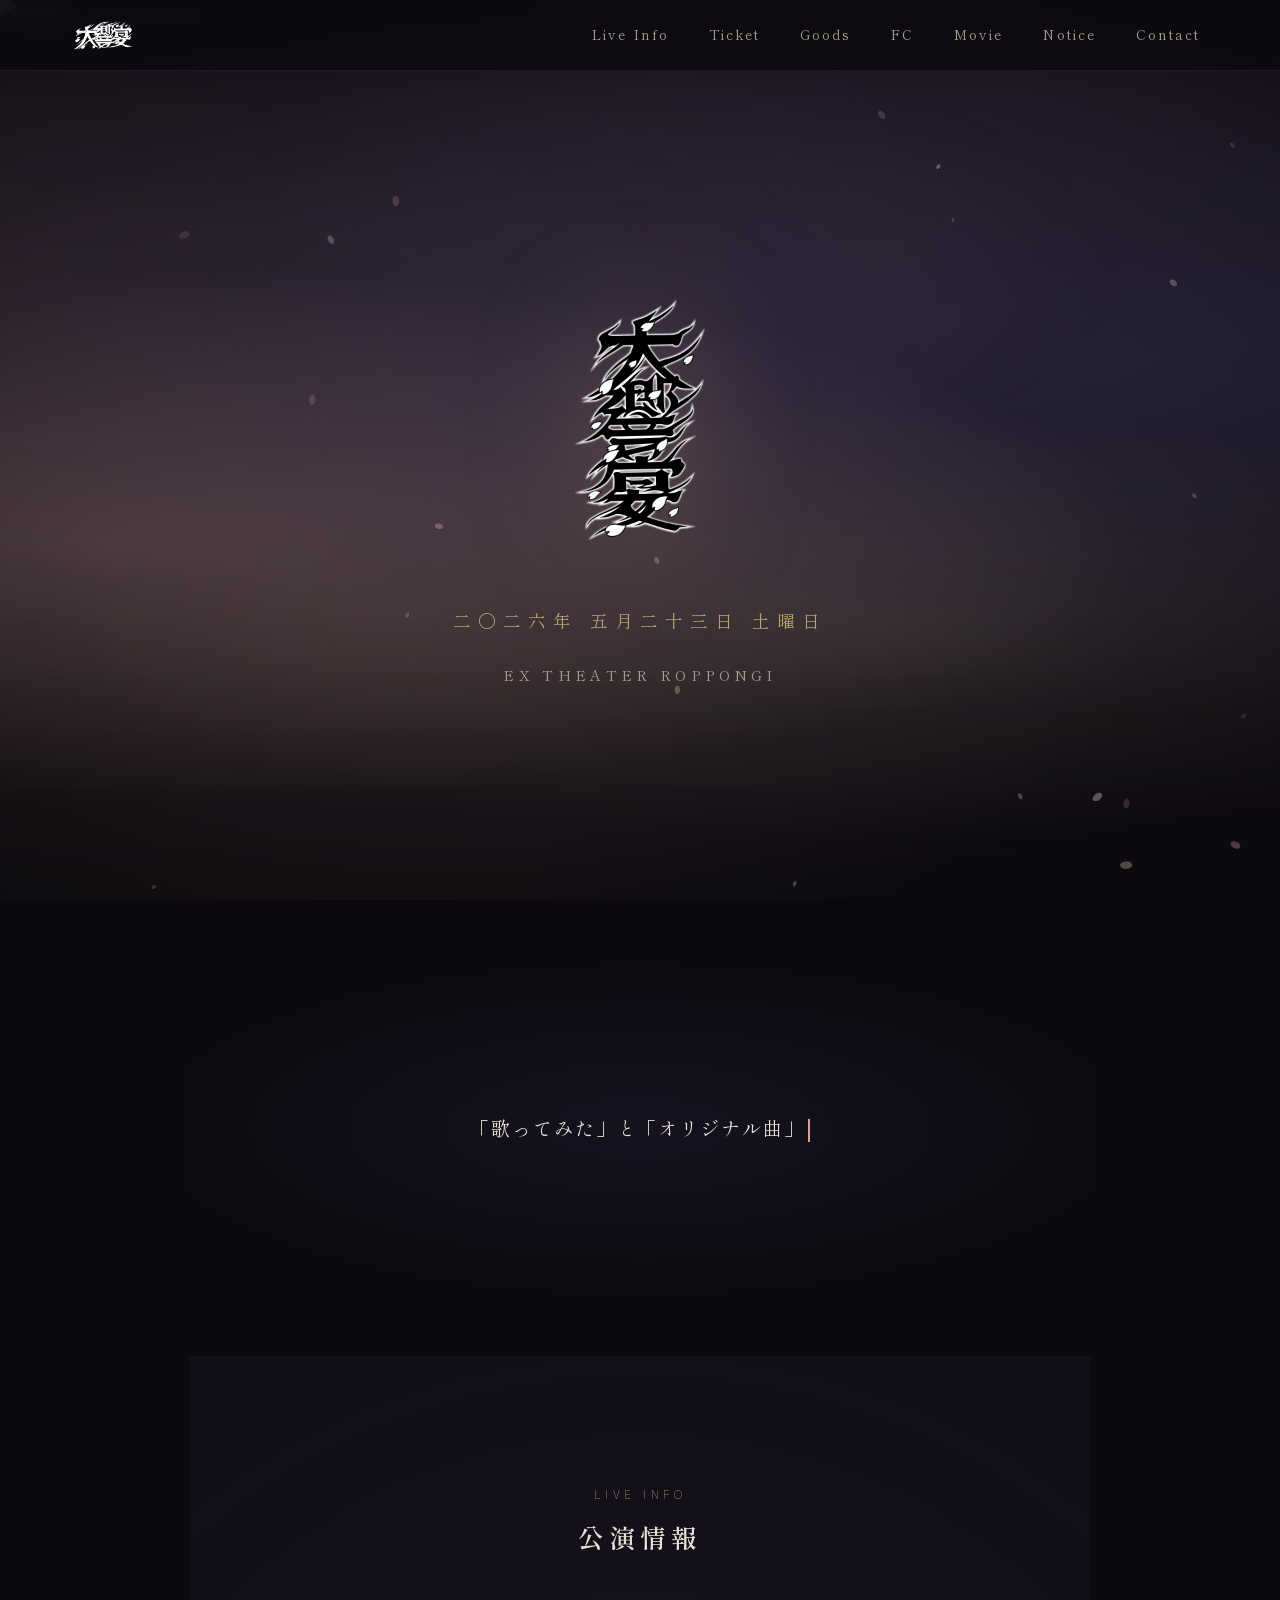
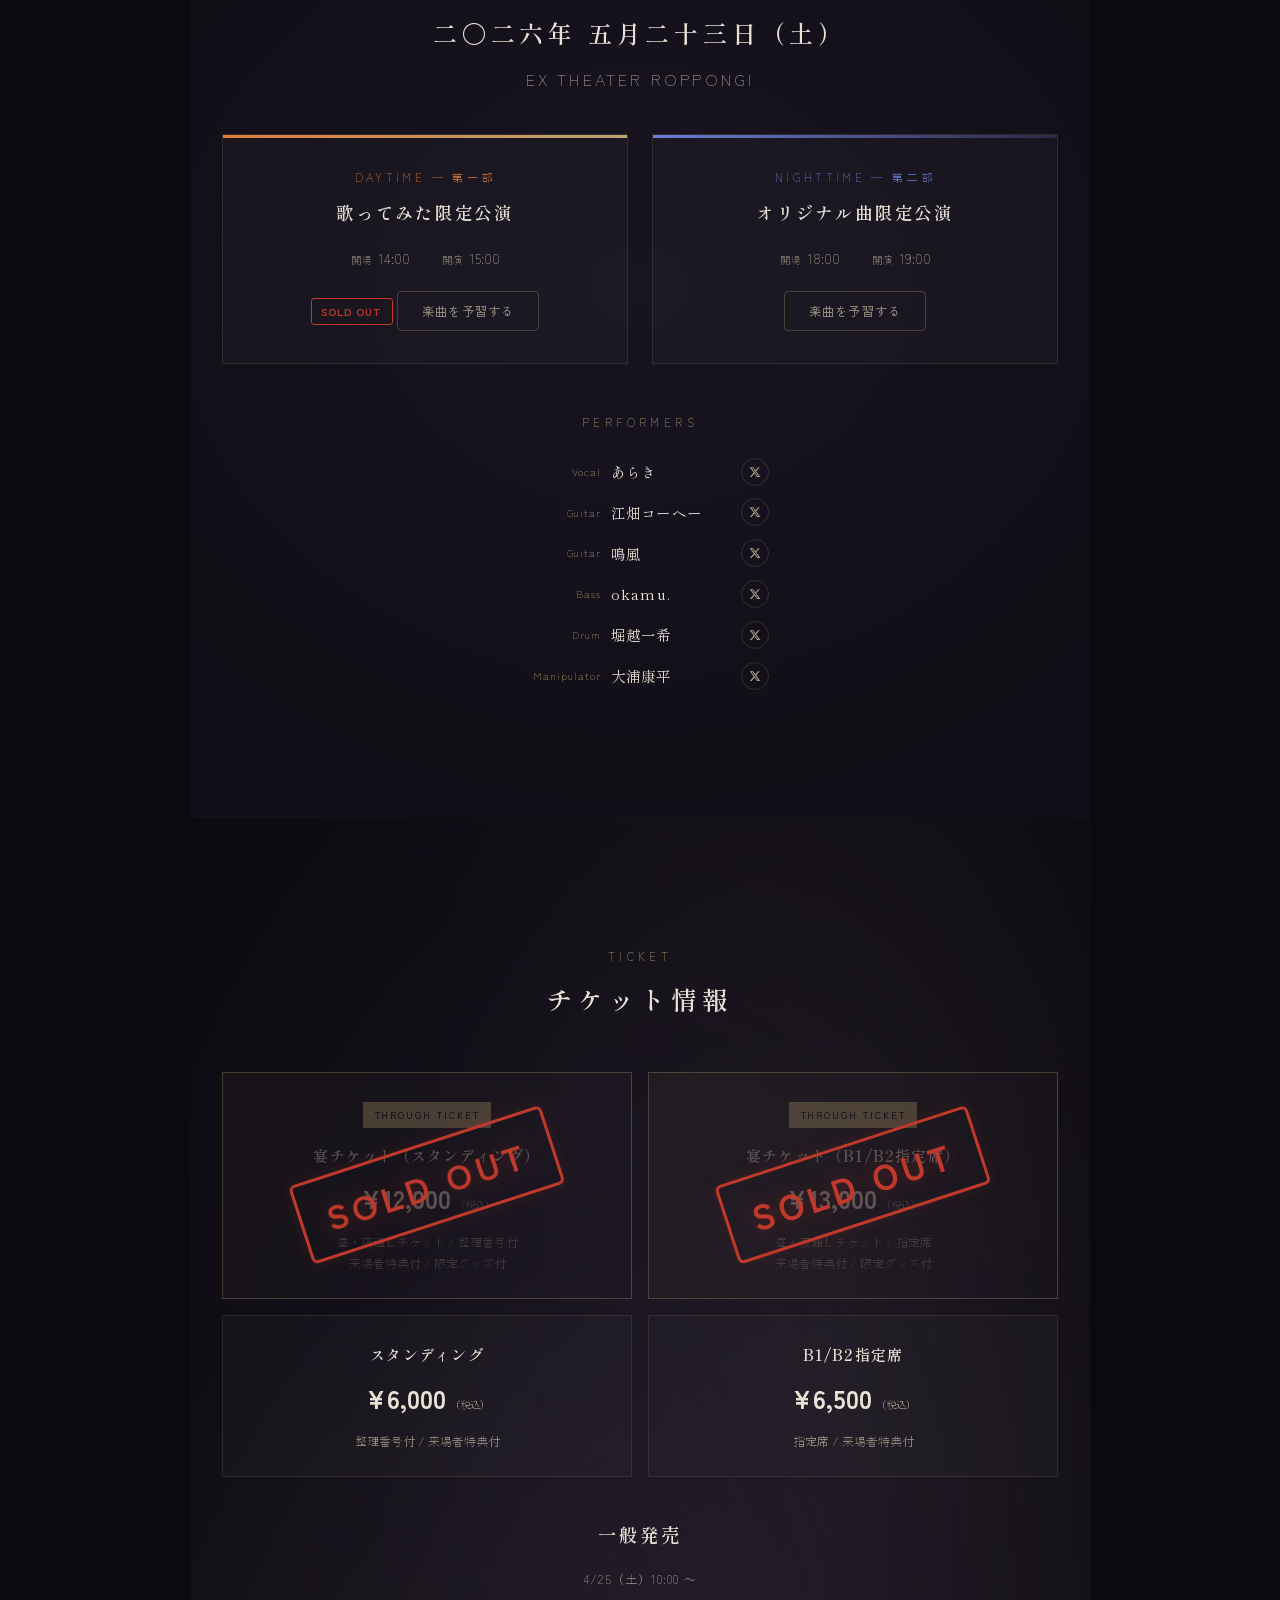
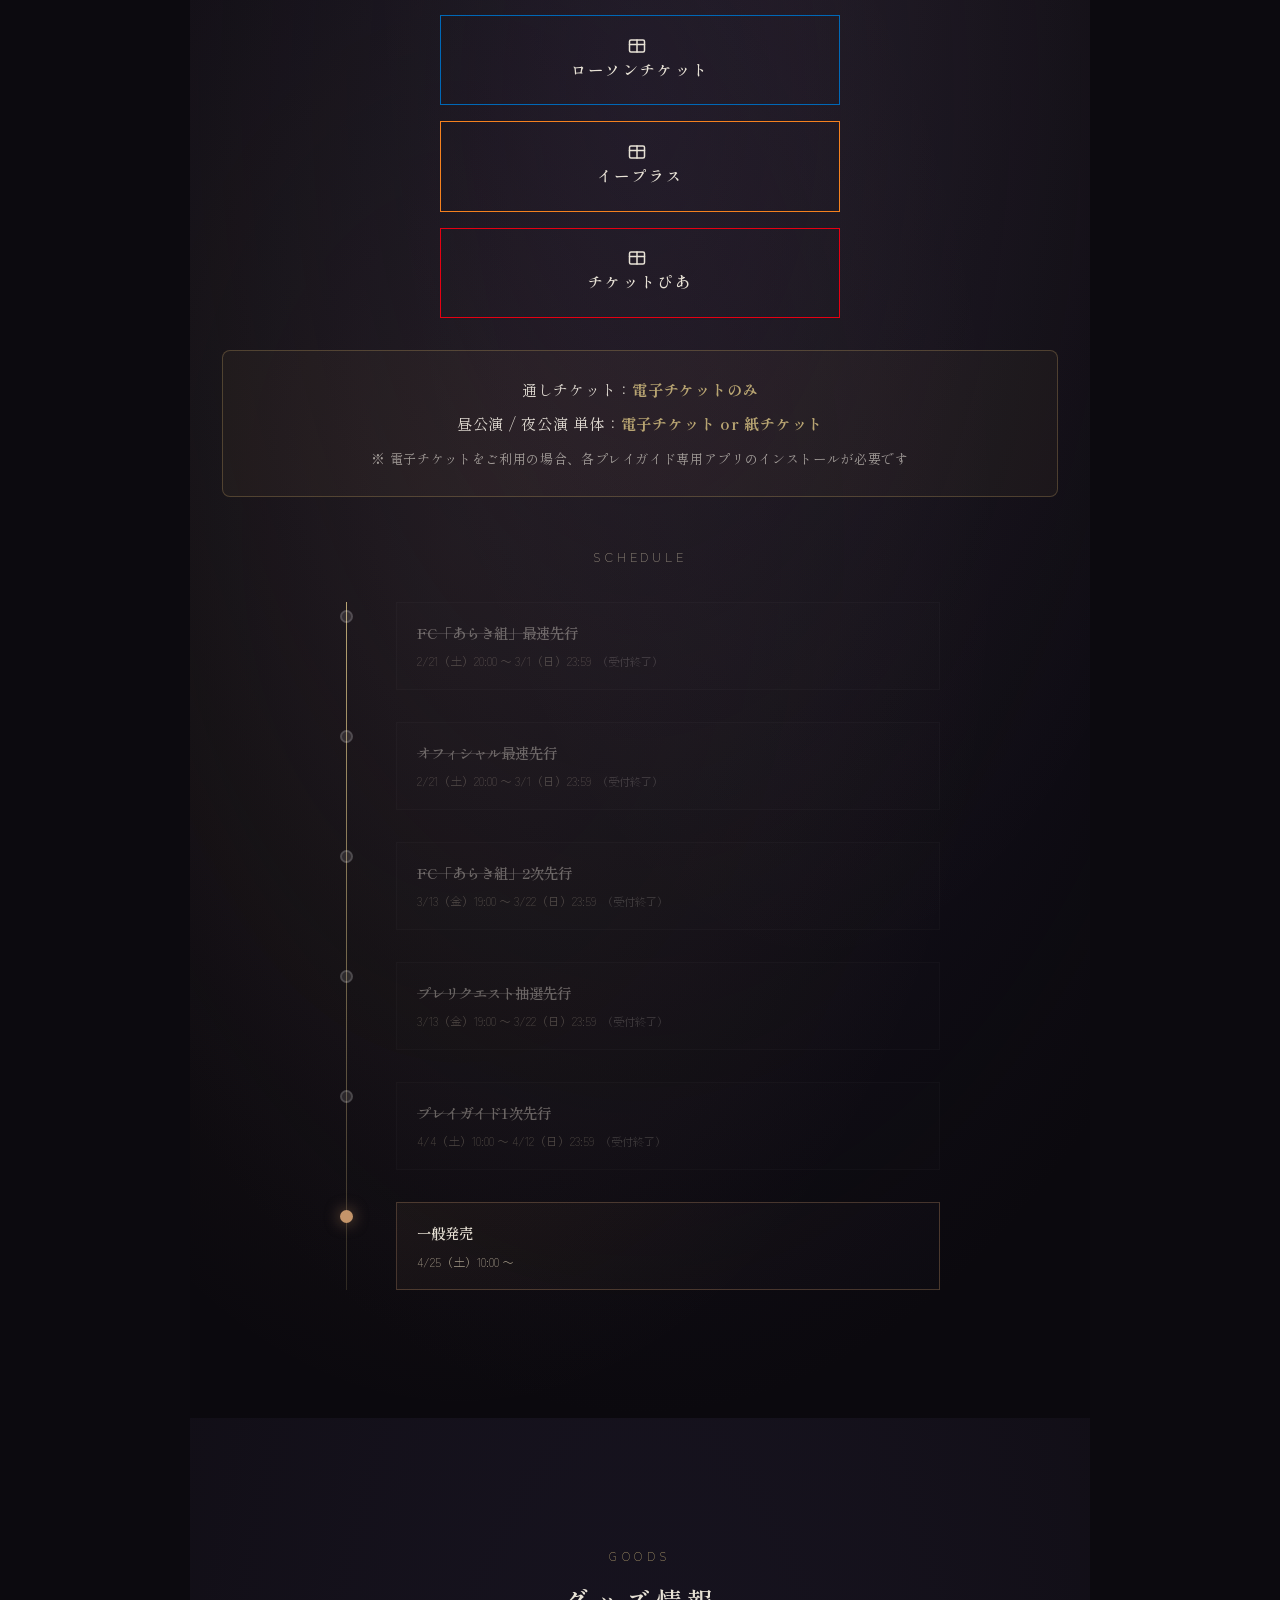
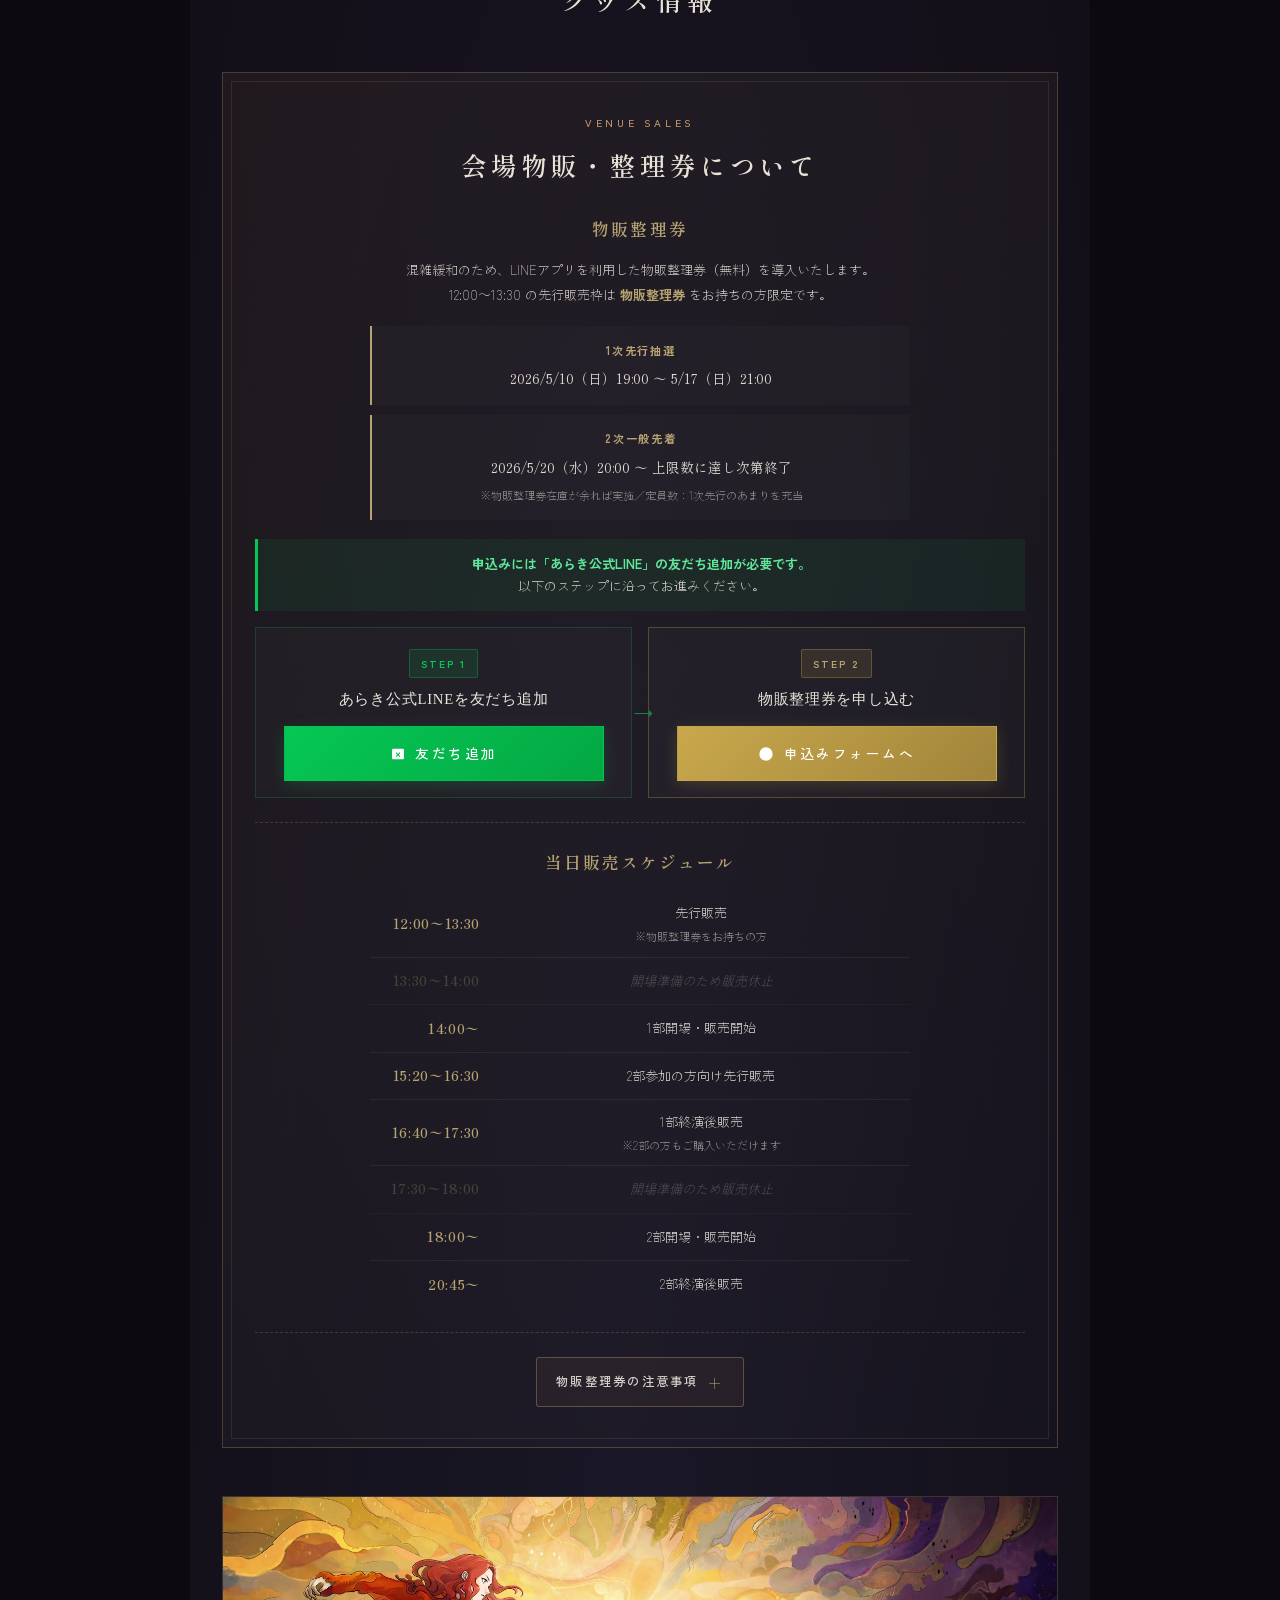
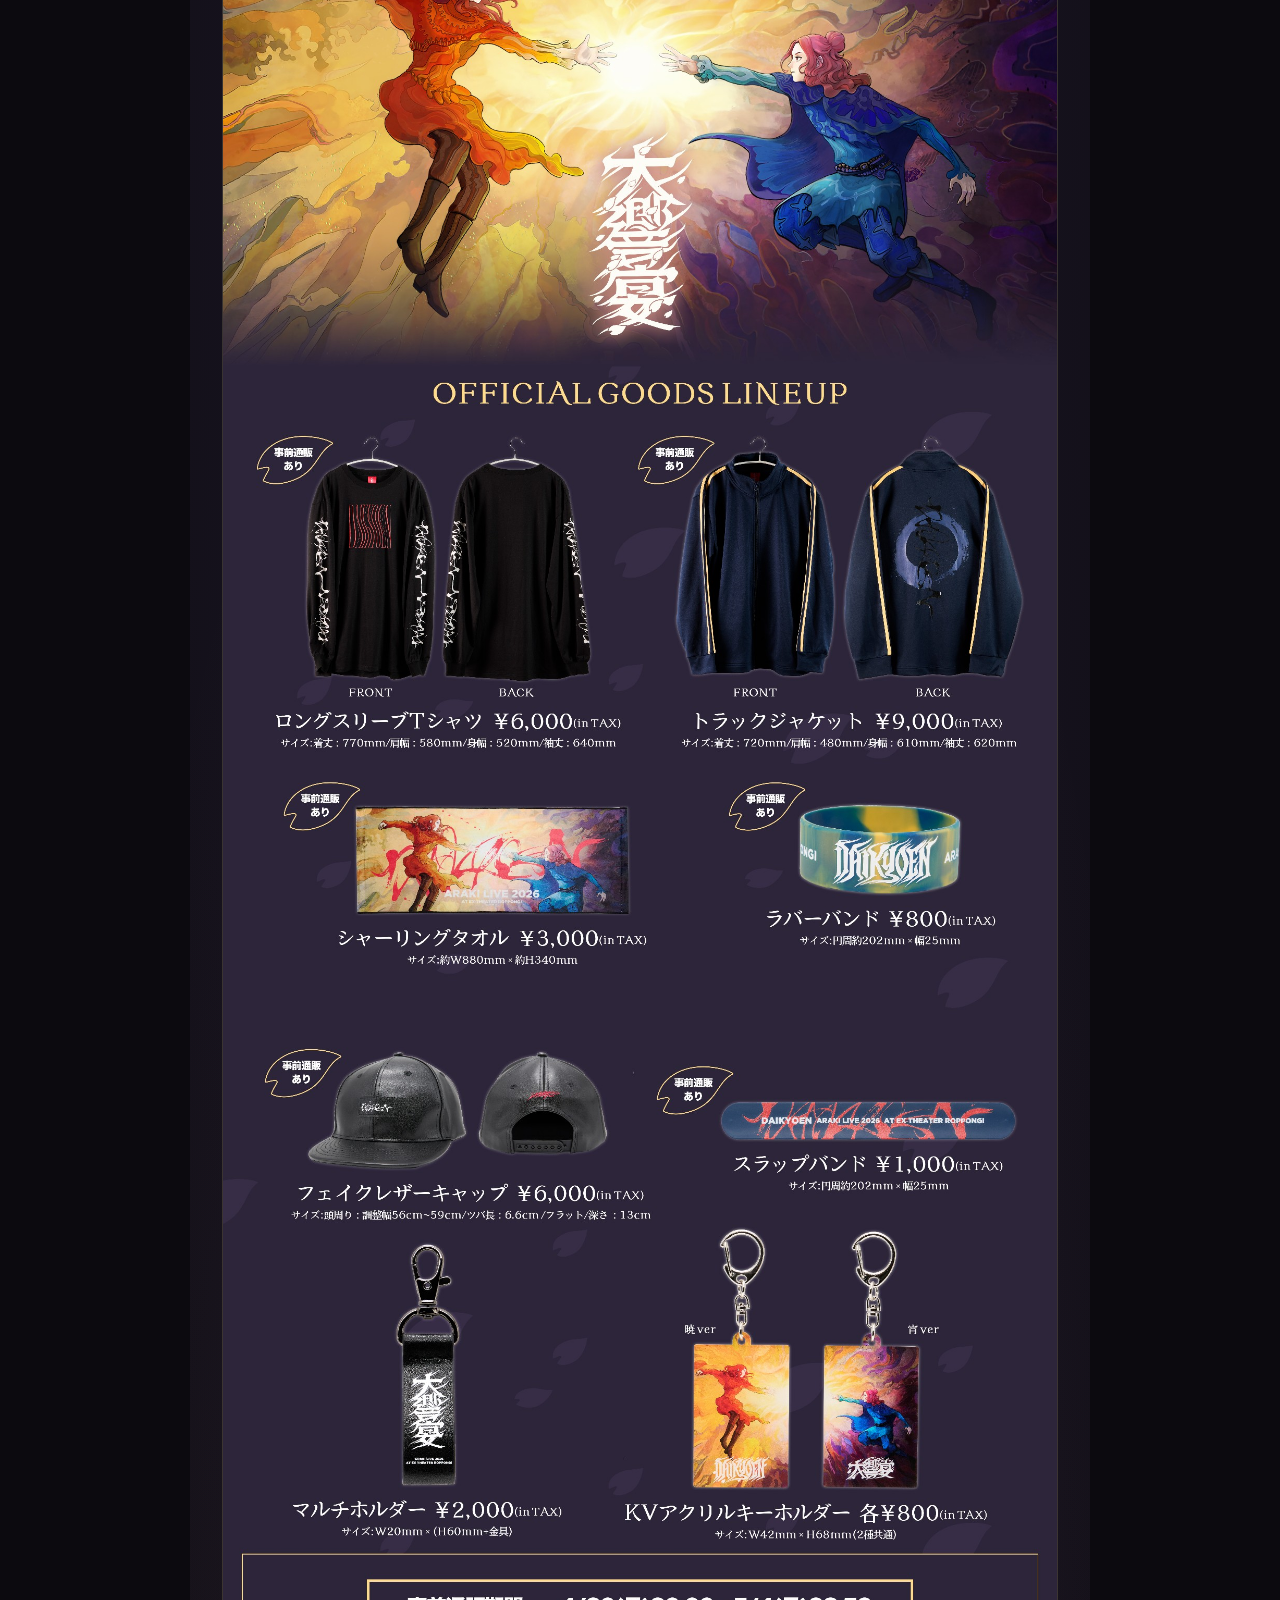
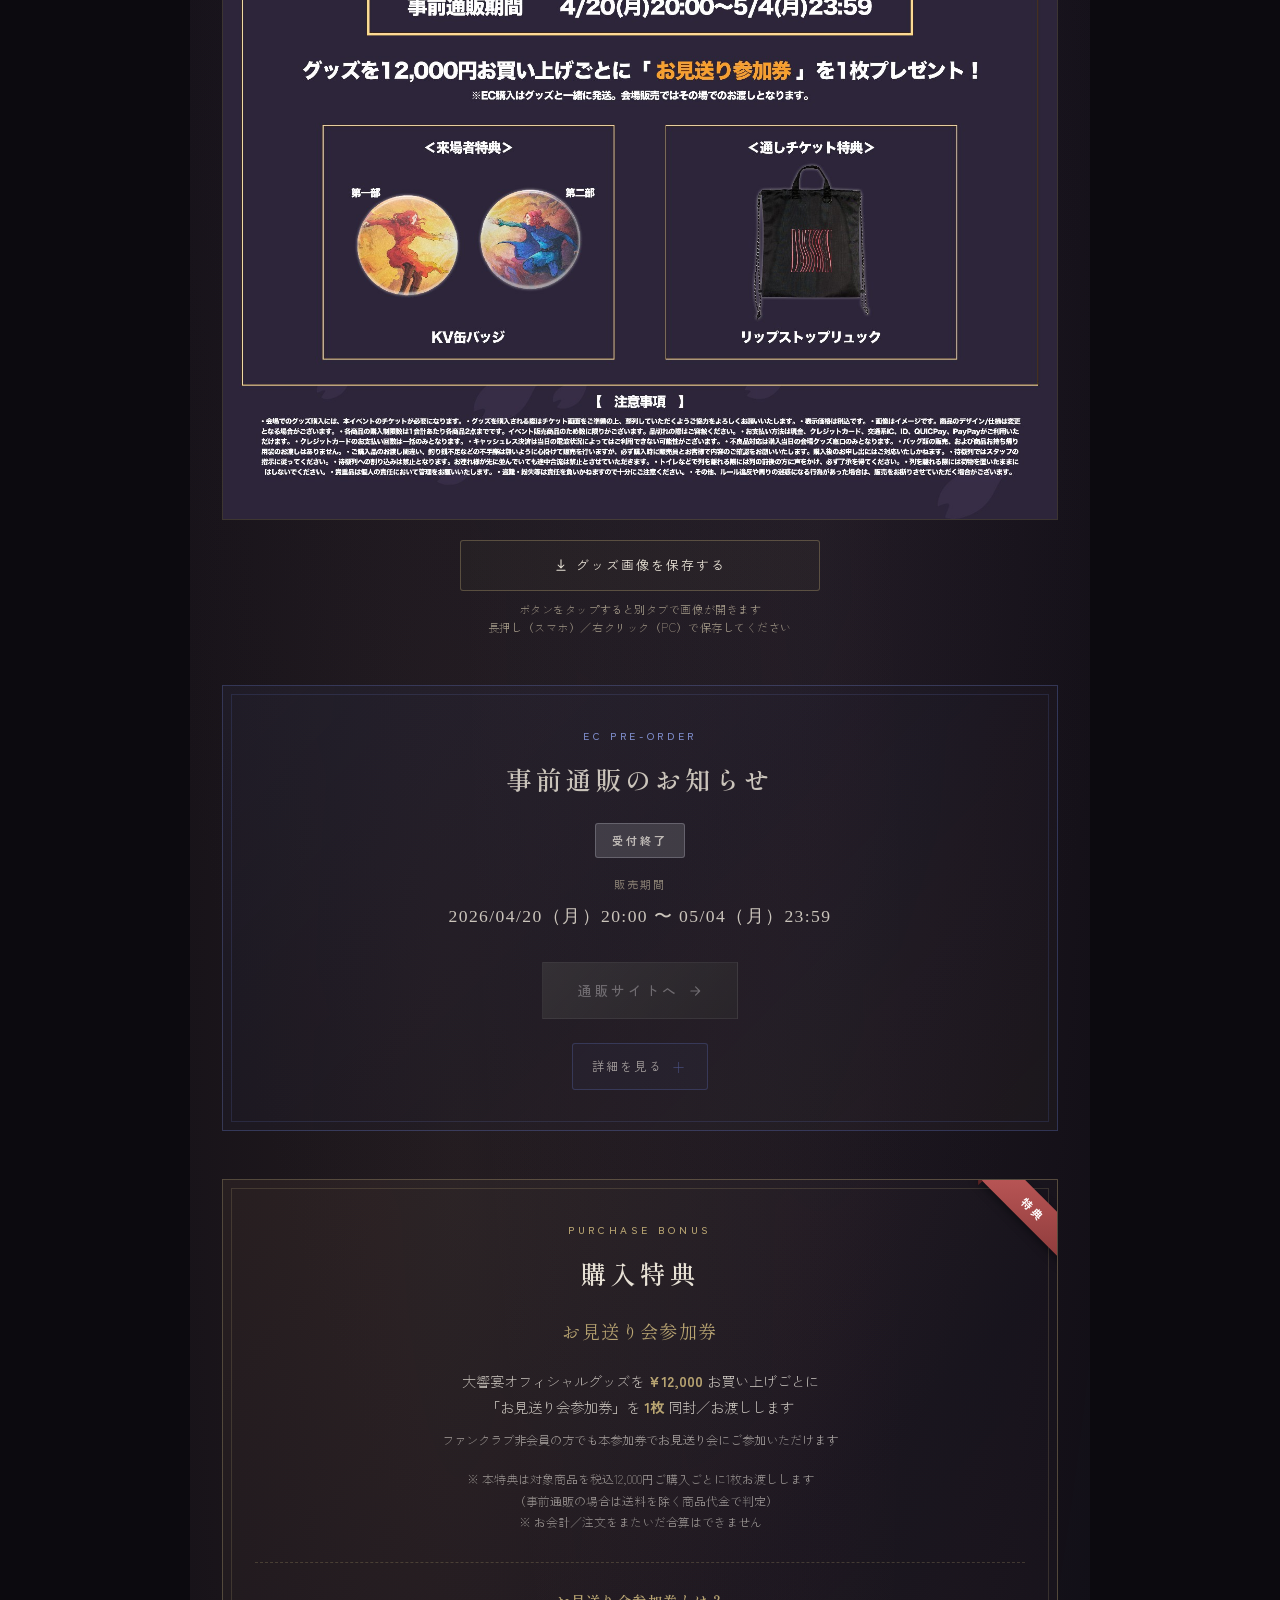
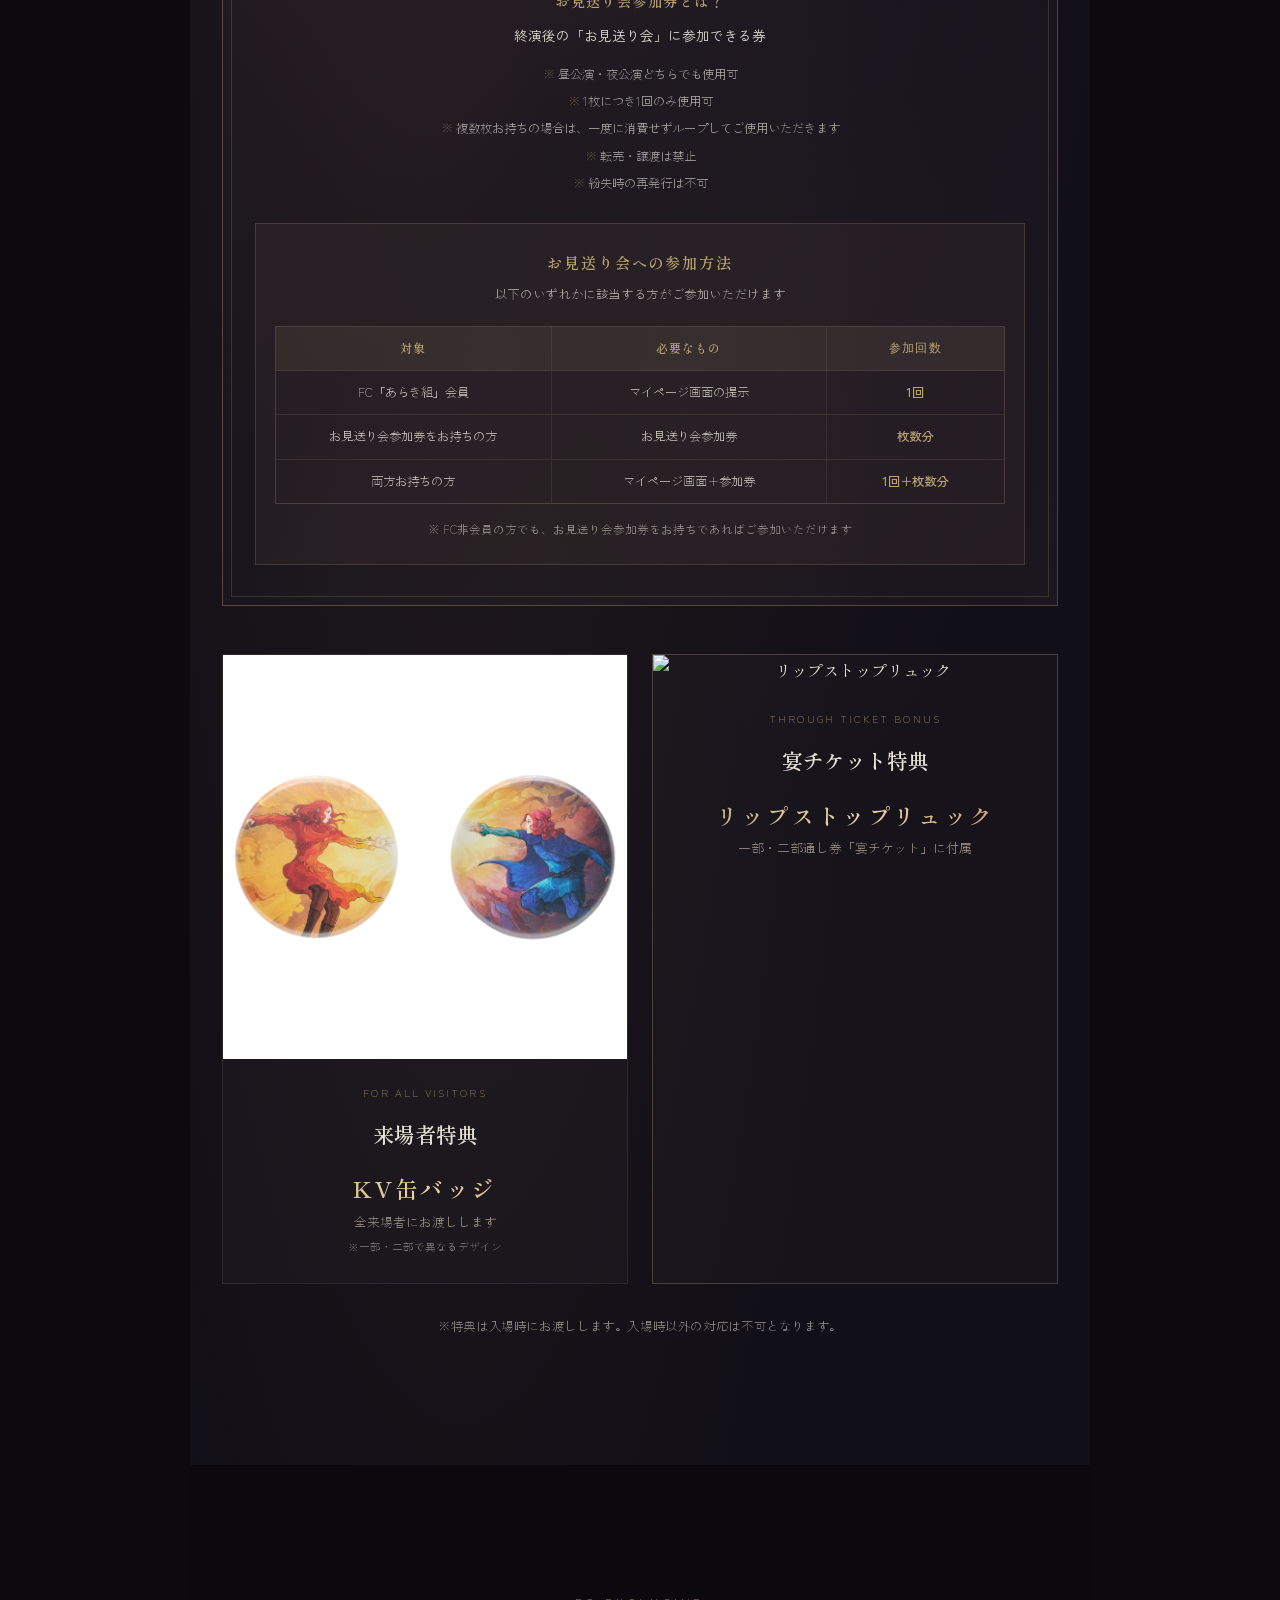
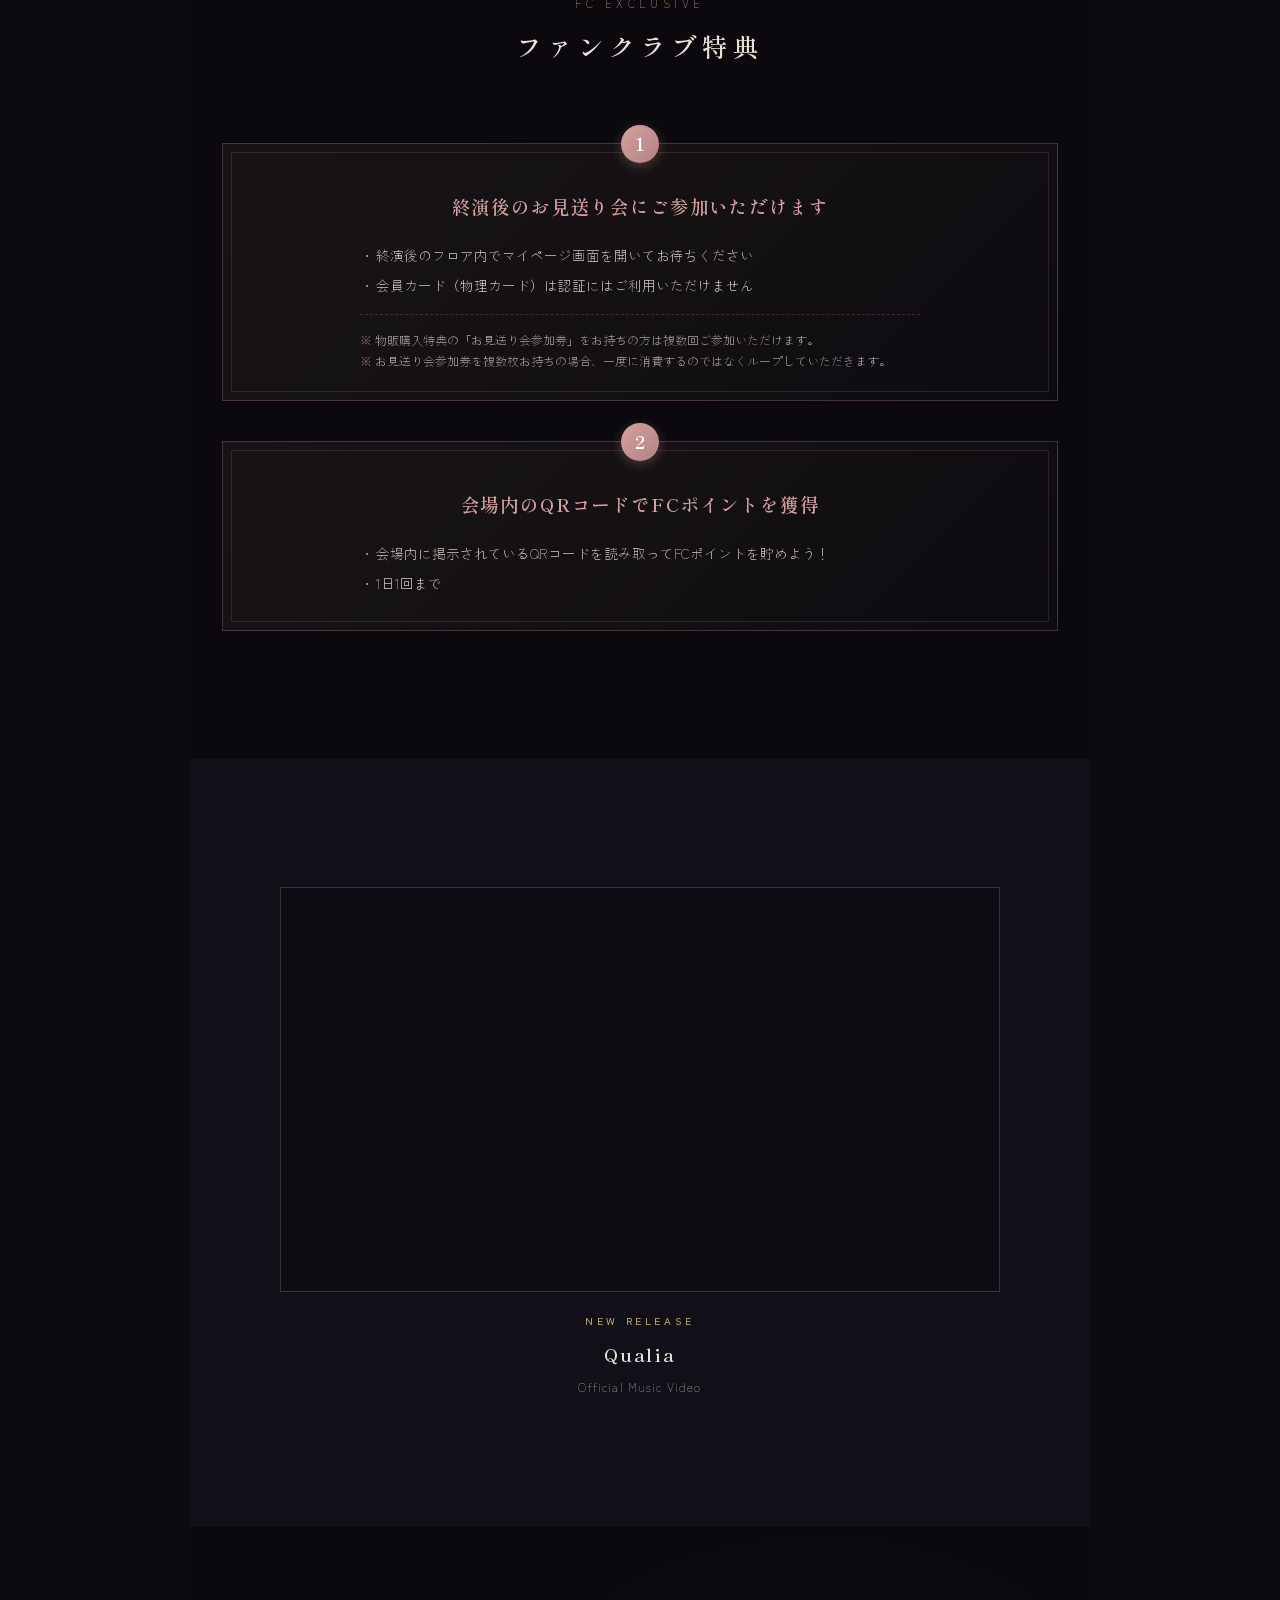
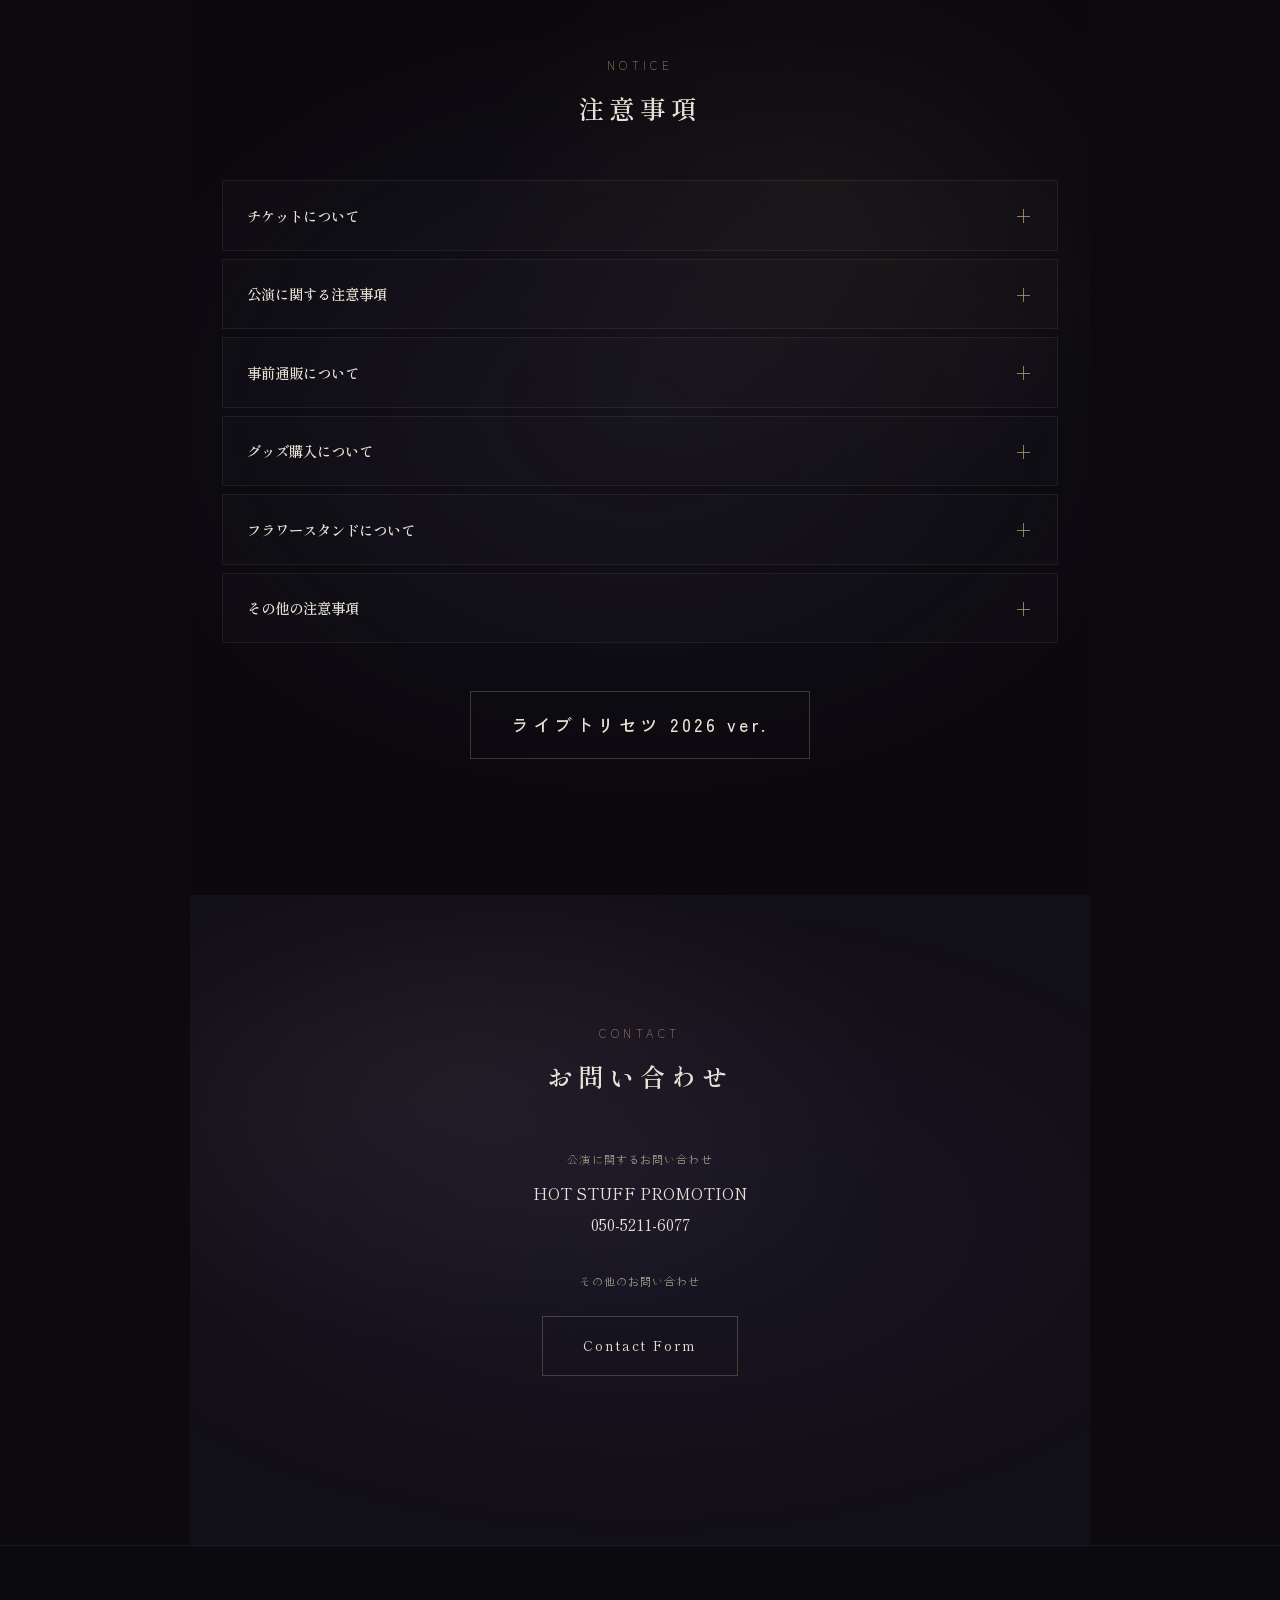
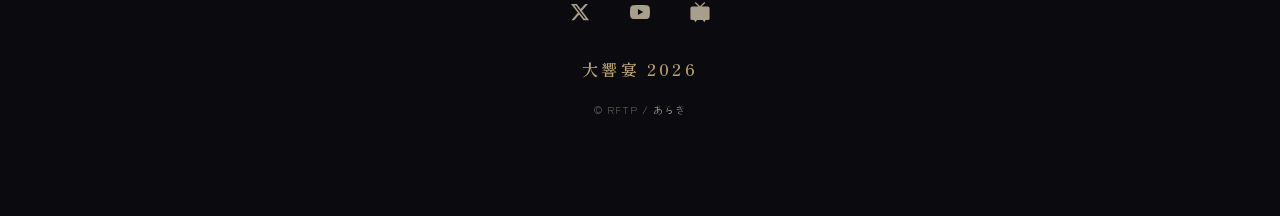
==== commit 5ea0a8f9: "feat: 物販整理券申込みに公式LINE友だち追加ステップを追加 - 物販整理券セクションに「申込みには公式LINEの友だち追加が必要」の説明を追加 - 申込みフローを STEP 1（友だち追加） " ====
--- a/index.html
+++ b/index.html
@@ -1599,14 +1599,71 @@
   color: rgba(245, 240, 230, 0.55);
 }
 
+/* 申込みステップ */
+.mogiri-prereq {
+  margin-top: 1rem;
+  padding: 0.85rem 1rem;
+  background: rgba(6, 199, 85, 0.08);
+  border-left: 3px solid #06c755;
+  font-family: var(--font-gothic);
+  font-size: 0.82rem;
+  font-weight: 300;
+  line-height: 1.7;
+  color: rgba(245, 240, 230, 0.9);
+  text-align: center;
+}
+
+.mogiri-prereq strong {
+  color: #5fe89c;
+  font-weight: 600;
+}
+
+.mogiri-steps {
+  display: grid;
+  grid-template-columns: 1fr;
+  gap: 1rem;
+  margin-top: 1rem;
+}
+
+.mogiri-step {
+  padding: 1.1rem 1rem 1rem;
+  background: rgba(255, 255, 255, 0.02);
+  border: 1px solid rgba(6, 199, 85, 0.2);
+  text-align: center;
+  position: relative;
+}
+
+.mogiri-step-num {
+  display: inline-block;
+  margin-bottom: 0.5rem;
+  padding: 0.2rem 0.7rem;
+  font-family: var(--font-gothic);
+  font-size: 0.65rem;
+  font-weight: 700;
+  letter-spacing: 0.2em;
+  color: #06c755;
+  background: rgba(6, 199, 85, 0.12);
+  border: 1px solid rgba(6, 199, 85, 0.3);
+  border-radius: 2px;
+}
+
+.mogiri-step-label {
+  font-family: var(--font-mincho);
+  font-size: 0.92rem;
+  font-weight: 500;
+  letter-spacing: 0.05em;
+  color: rgba(245, 240, 230, 0.95);
+  margin-bottom: 0.8rem;
+}
+
 .mogiri-cta-btn {
   display: flex;
   align-items: center;
   justify-content: center;
   gap: 0.6rem;
-  margin: 1rem auto 0;
-  max-width: 360px;
-  padding: 0.9rem 1.5rem;
+  margin: 0 auto;
+  max-width: 320px;
+  padding: 0.85rem 1.5rem;
   font-family: var(--font-gothic);
   font-size: 0.85rem;
   font-weight: 500;
@@ -1623,6 +1680,46 @@
   transform: translateY(-2px);
   background: linear-gradient(135deg, #08d65b, #05b948);
   box-shadow: 0 8px 25px rgba(6, 199, 85, 0.35);
+}
+
+/* STEP 2: ゴールドボタン */
+.mogiri-cta-btn-apply {
+  background: linear-gradient(135deg, #c9a84c, #a0843a);
+  border-color: rgba(201, 168, 76, 0.6);
+  box-shadow: 0 4px 15px rgba(201, 168, 76, 0.2);
+}
+
+.mogiri-cta-btn-apply:hover {
+  background: linear-gradient(135deg, #d6b658, #b69042);
+  box-shadow: 0 8px 25px rgba(201, 168, 76, 0.35);
+}
+
+/* STEP 2 枠もゴールド寄りに */
+.mogiri-step-apply {
+  border-color: rgba(201, 168, 76, 0.3);
+}
+
+.mogiri-step-apply .mogiri-step-num {
+  color: var(--gold);
+  background: rgba(201, 168, 76, 0.12);
+  border-color: rgba(201, 168, 76, 0.3);
+}
+
+@media (min-width: 640px) {
+  .mogiri-steps {
+    grid-template-columns: 1fr 1fr;
+  }
+
+  .mogiri-step:not(:last-child)::after {
+    content: '→';
+    position: absolute;
+    top: 50%;
+    right: -1.4rem;
+    transform: translateY(-50%);
+    font-size: 1.2rem;
+    color: rgba(6, 199, 85, 0.6);
+    z-index: 1;
+  }
 }
 
 .mogiri-cta-btn svg {
@@ -3426,12 +3523,35 @@
           </div>
         </div>
 
-        <a href="https://miniapp.line.me/2007769752-GnbPlN58/?boothID=YJGJmKS5cMCZjEyXBdpc&eventID=5YZvtWaMbWFG0vzJwT6K" target="_blank" rel="noopener" class="mogiri-cta-btn">
-          <svg viewBox="0 0 24 24" xmlns="http://www.w3.org/2000/svg">
-            <path d="M19 4H5c-1.1 0-2 .9-2 2v12c0 1.1.9 2 2 2h14c1.1 0 2-.9 2-2V6c0-1.1-.9-2-2-2zm-3.5 11.5l-1.06 1.06L12 14.12l-2.44 2.44-1.06-1.06L10.94 13l-2.44-2.44 1.06-1.06L12 11.88l2.44-2.44 1.06 1.06L13.06 13l2.44 2.5z"/>
-          </svg>
-          物販整理券を申し込む
-        </a>
+        <p class="mogiri-prereq">
+          <strong>申込みには「あらき公式LINE」の友だち追加が必要です。</strong><br>
+          以下のステップに沿ってお進みください。
+        </p>
+
+        <div class="mogiri-steps">
+          <div class="mogiri-step">
+            <span class="mogiri-step-num">STEP 1</span>
+            <p class="mogiri-step-label">あらき公式LINEを友だち追加</p>
+            <a href="https://lin.ee/tDlwXAO" target="_blank" rel="noopener" class="mogiri-cta-btn">
+              <svg viewBox="0 0 24 24" xmlns="http://www.w3.org/2000/svg">
+                <path d="M19 4H5c-1.1 0-2 .9-2 2v12c0 1.1.9 2 2 2h14c1.1 0 2-.9 2-2V6c0-1.1-.9-2-2-2zm-3.5 11.5l-1.06 1.06L12 14.12l-2.44 2.44-1.06-1.06L10.94 13l-2.44-2.44 1.06-1.06L12 11.88l2.44-2.44 1.06 1.06L13.06 13l2.44 2.5z"/>
+              </svg>
+              友だち追加
+            </a>
+          </div>
+
+          <div class="mogiri-step mogiri-step-apply">
+            <span class="mogiri-step-num">STEP 2</span>
+            <p class="mogiri-step-label">物販整理券を申し込む</p>
+            <a href="https://miniapp.line.me/2007769752-GnbPlN58/?boothID=YJGJmKS5cMCZjEyXBdpc&eventID=5YZvtWaMbWFG0vzJwT6K" target="_blank" rel="noopener" class="mogiri-cta-btn mogiri-cta-btn-apply">
+              <svg viewBox="0 0 24 24" xmlns="http://www.w3.org/2000/svg" fill="none" stroke="currentColor" stroke-width="2" stroke-linecap="round" stroke-linejoin="round">
+                <path d="M9 12l2 2 4-4"/>
+                <path d="M21 12c0 4.97-4.03 9-9 9s-9-4.03-9-9 4.03-9 9-9 9 4.03 9 9z"/>
+              </svg>
+              申込みフォームへ
+            </a>
+          </div>
+        </div>
       </div>
 
       <div class="goods-venue-sales-block">
@@ -3475,6 +3595,7 @@
       <details class="venue-sales-details">
         <summary>物販整理券の注意事項</summary>
         <ul class="venue-sales-notes">
+          <li>申込みには「あらき公式LINE」の友だち追加が必要です</li>
           <li>物販整理券は無料です</li>
           <li>グッズ在庫の確保を必ずしもお約束するものではございません</li>
           <li>整理券1枚につき1名様までご入場いただけます</li>
